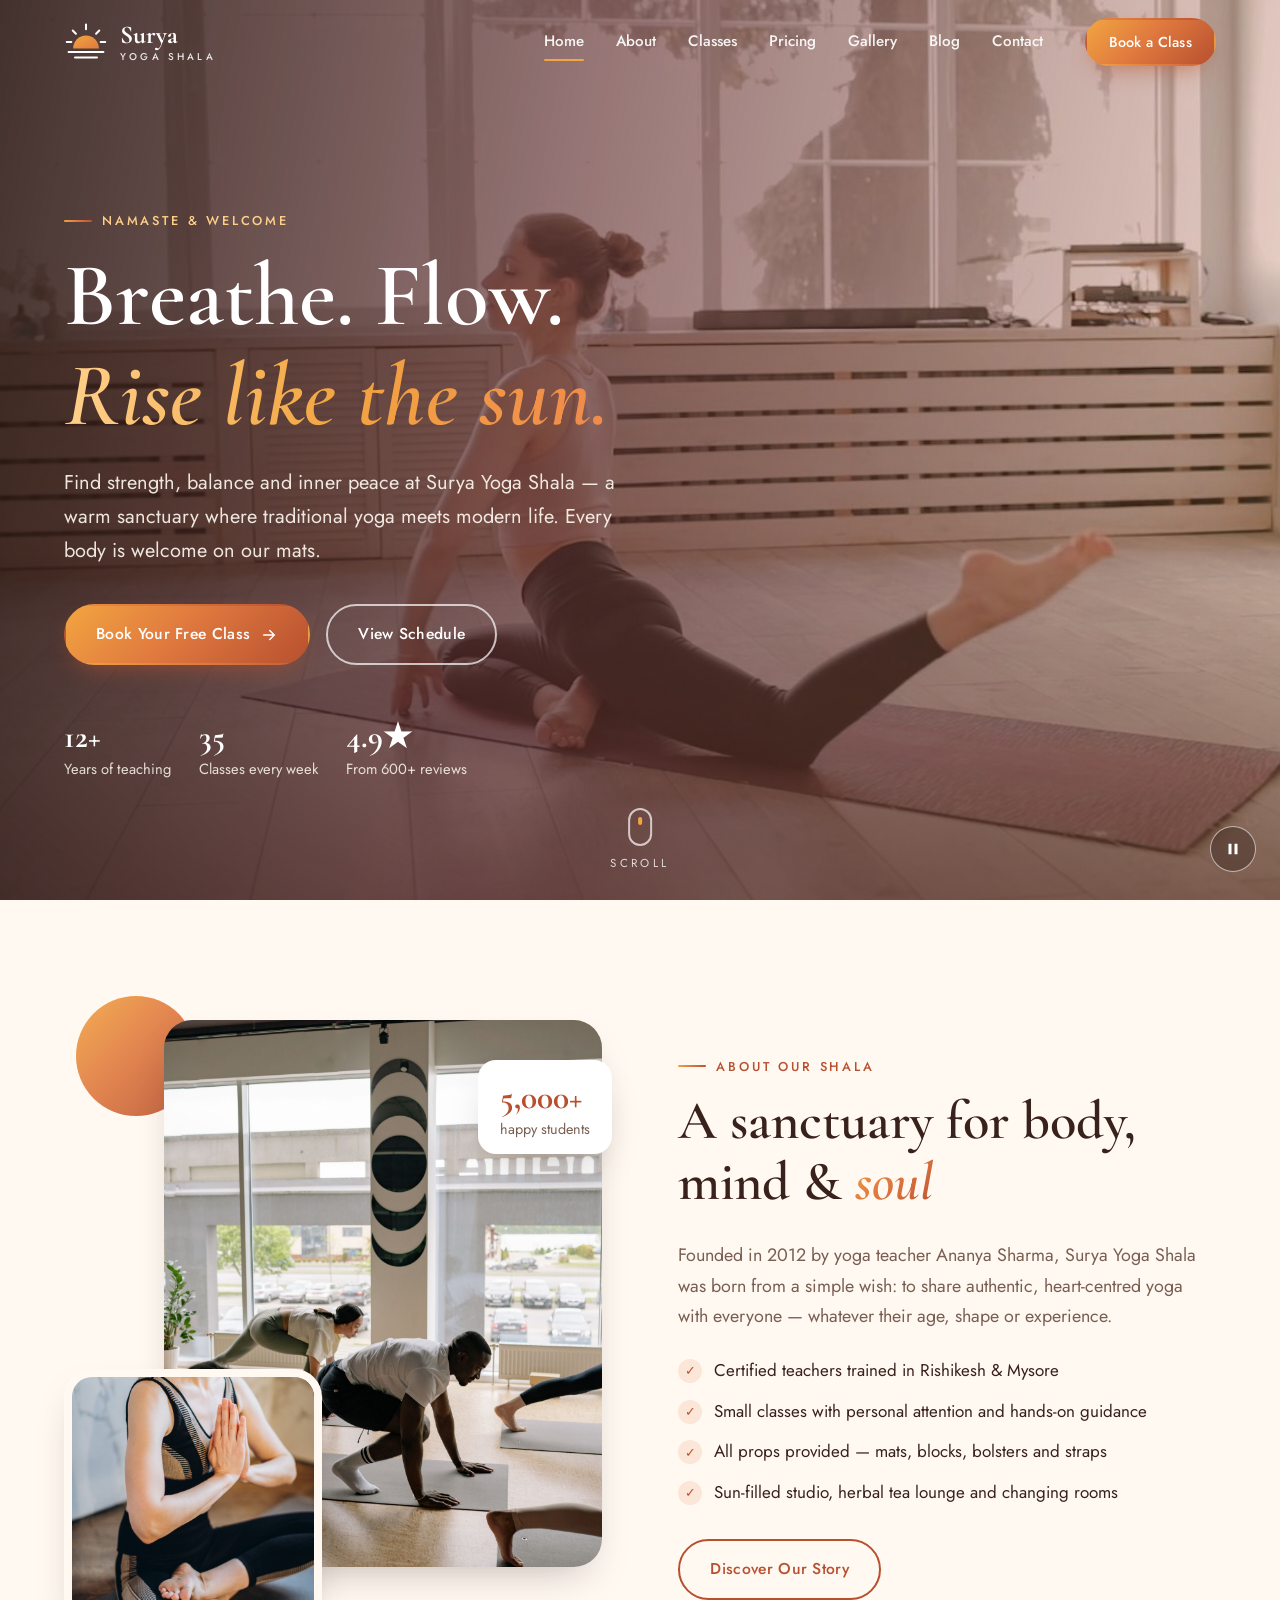
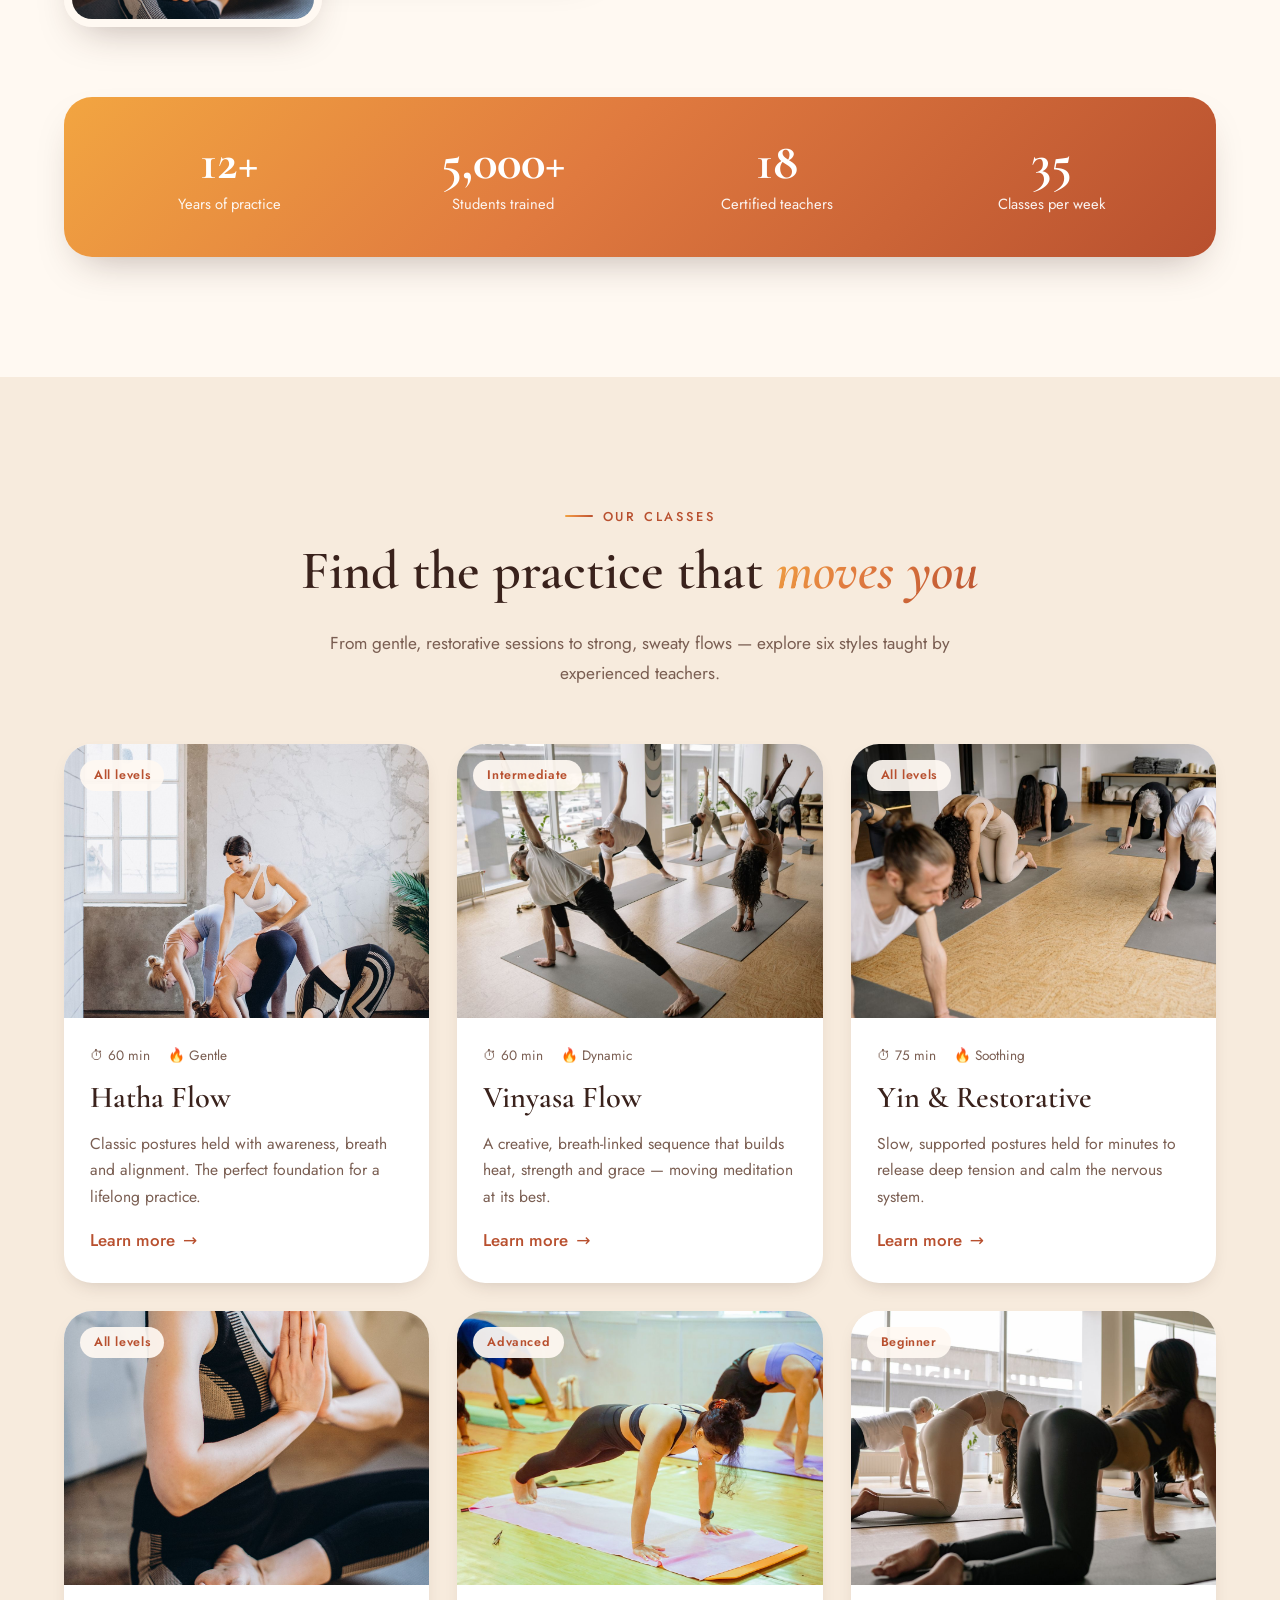
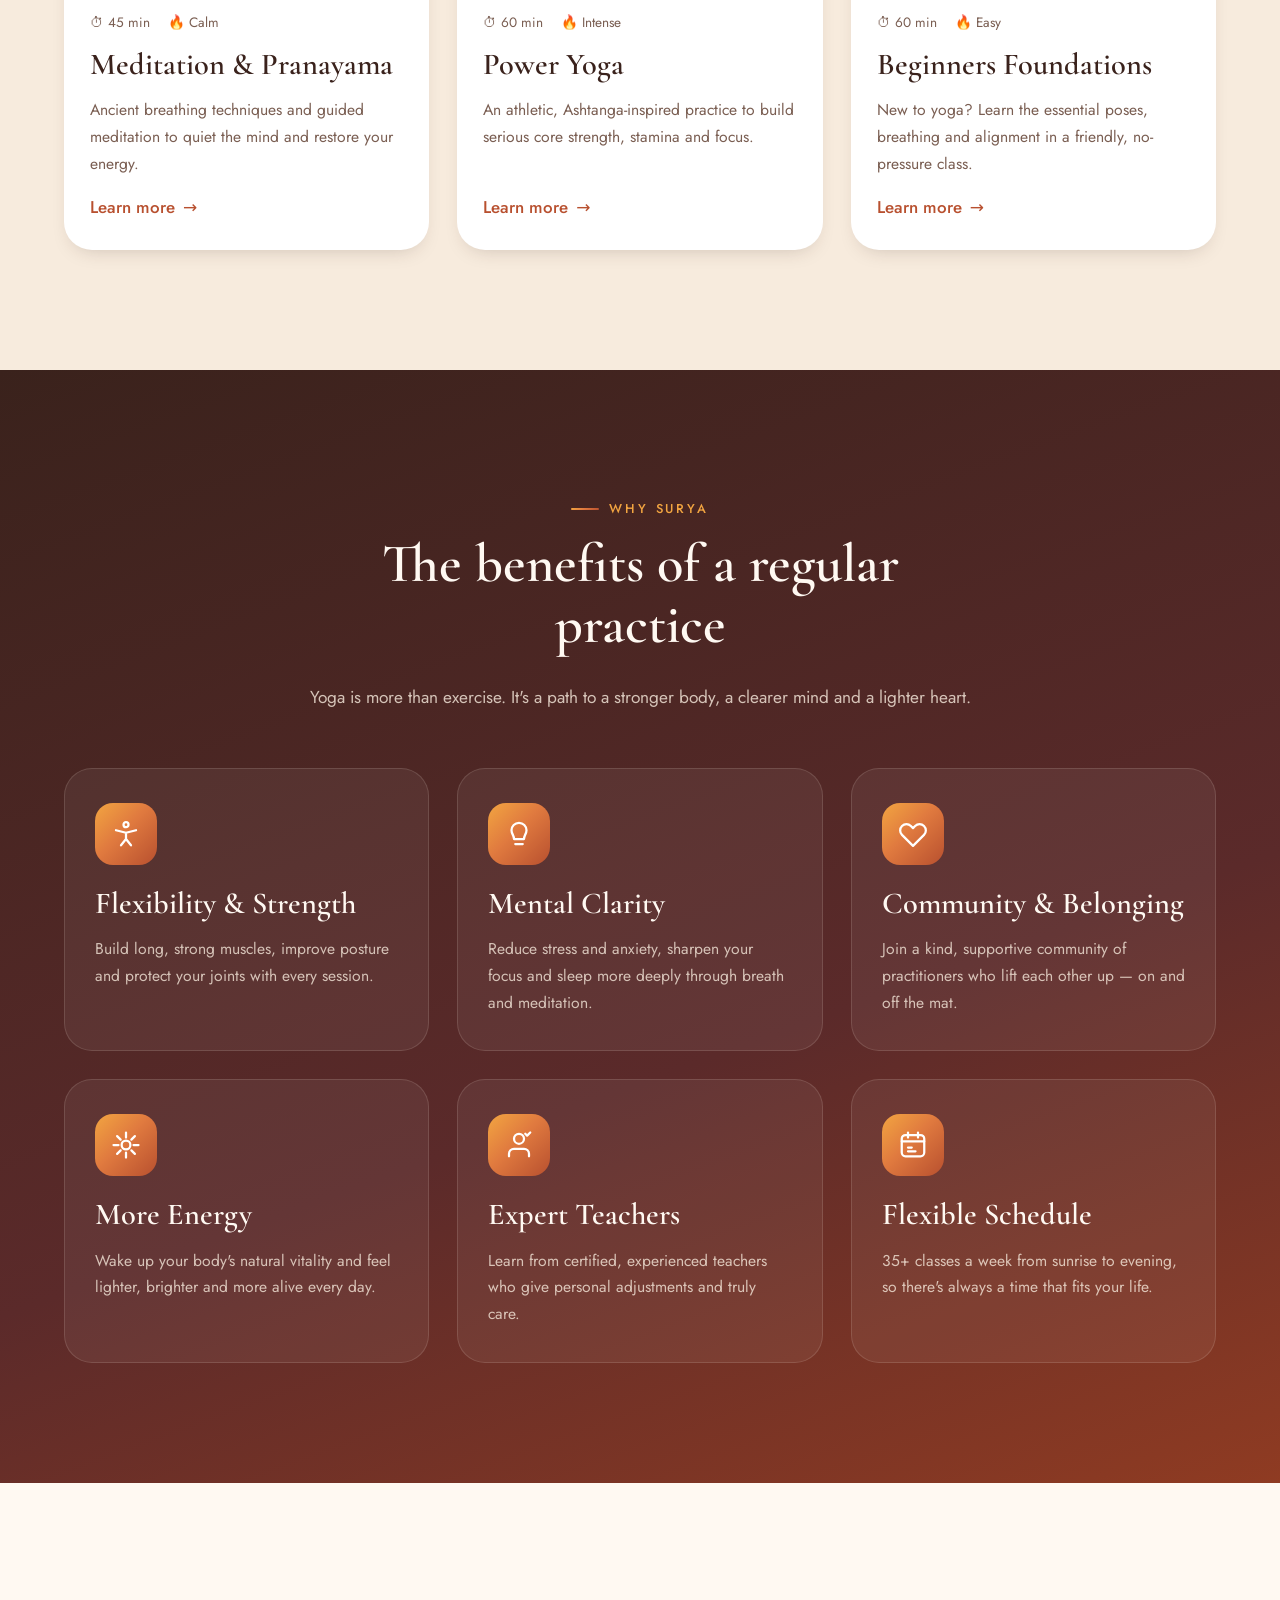
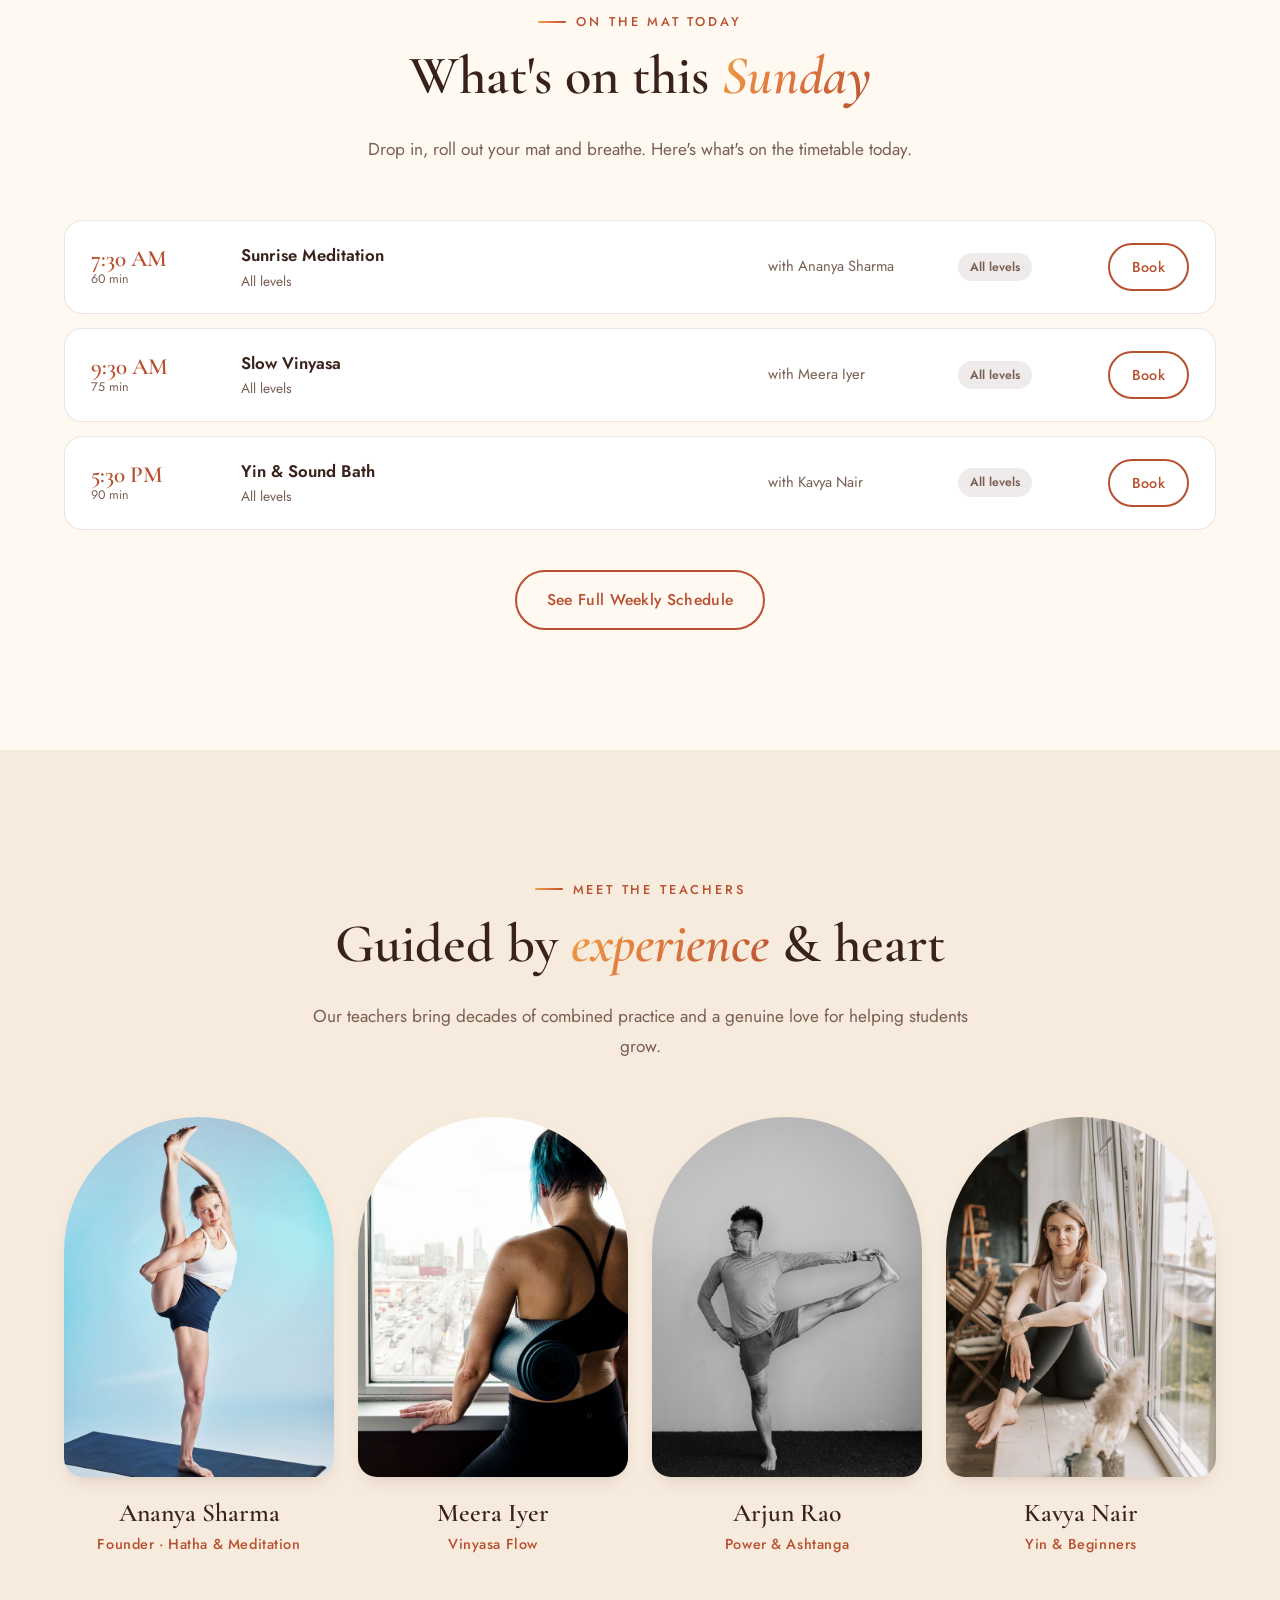
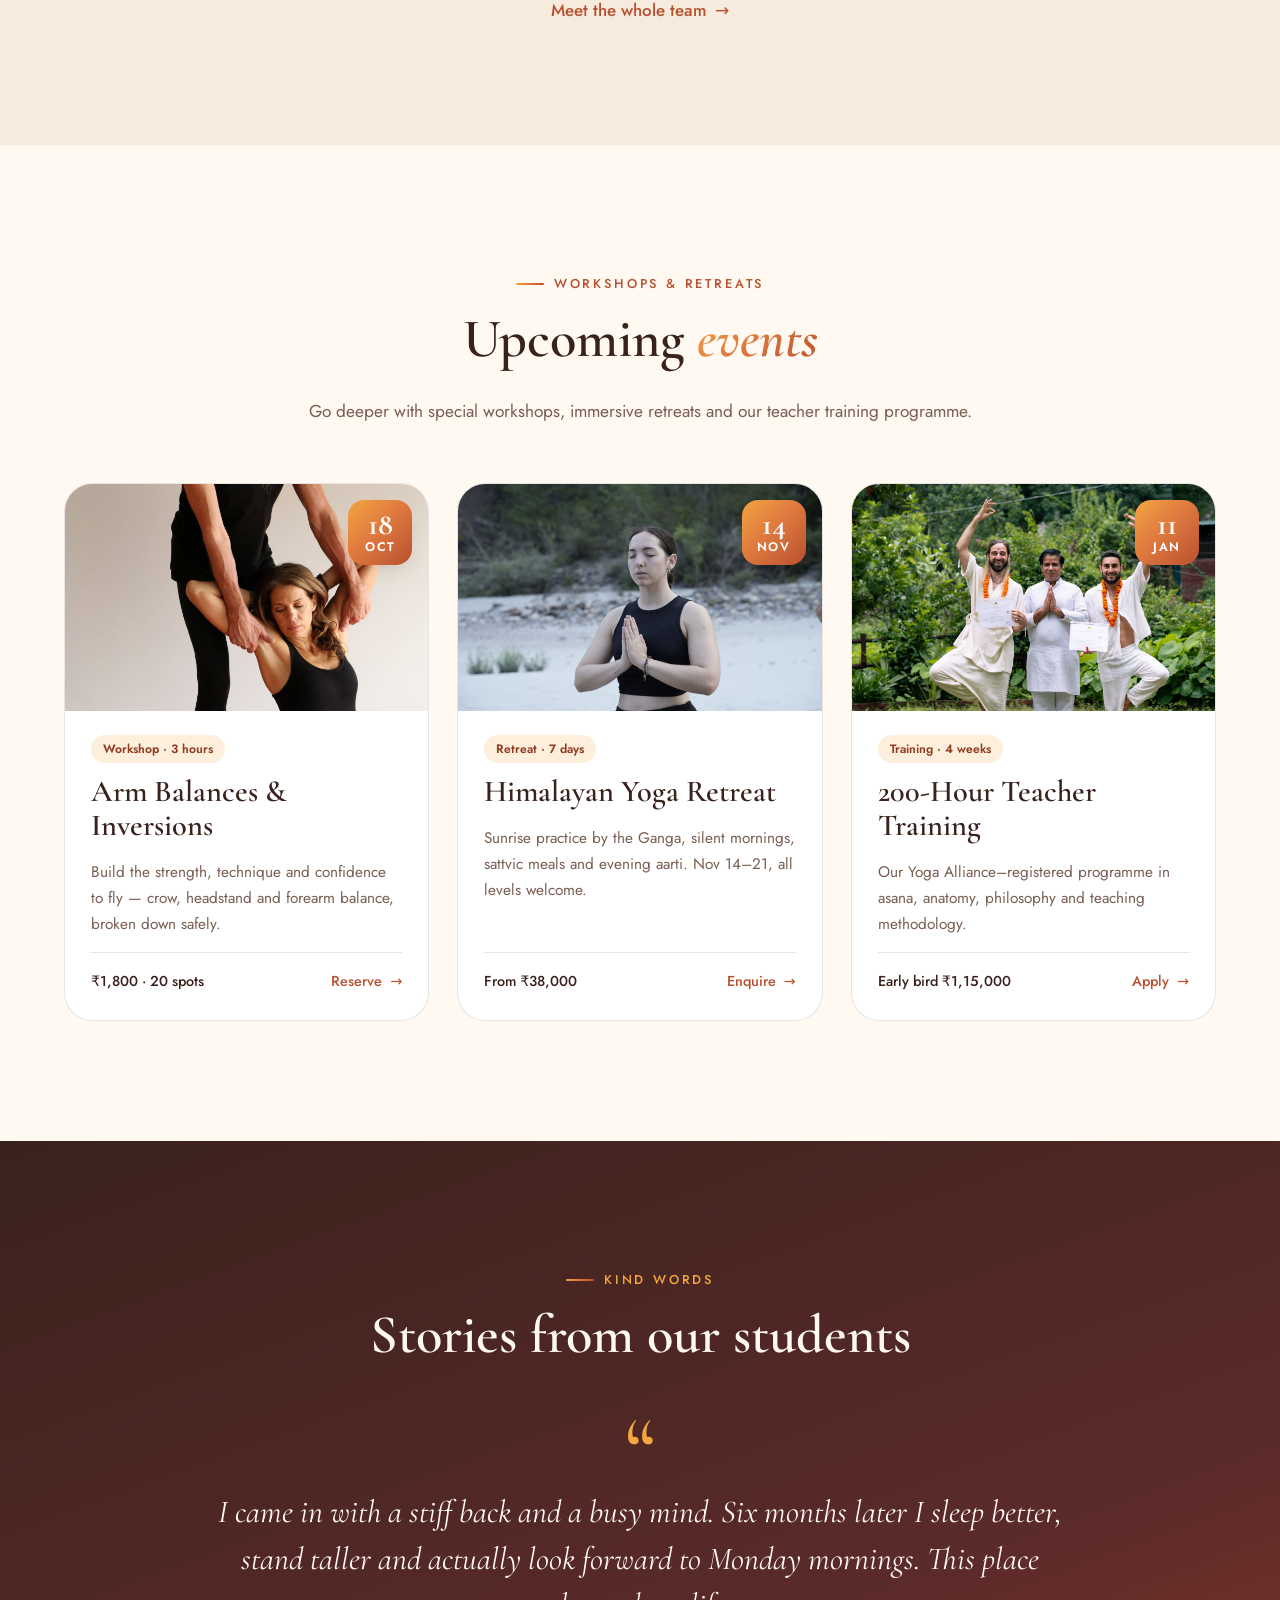
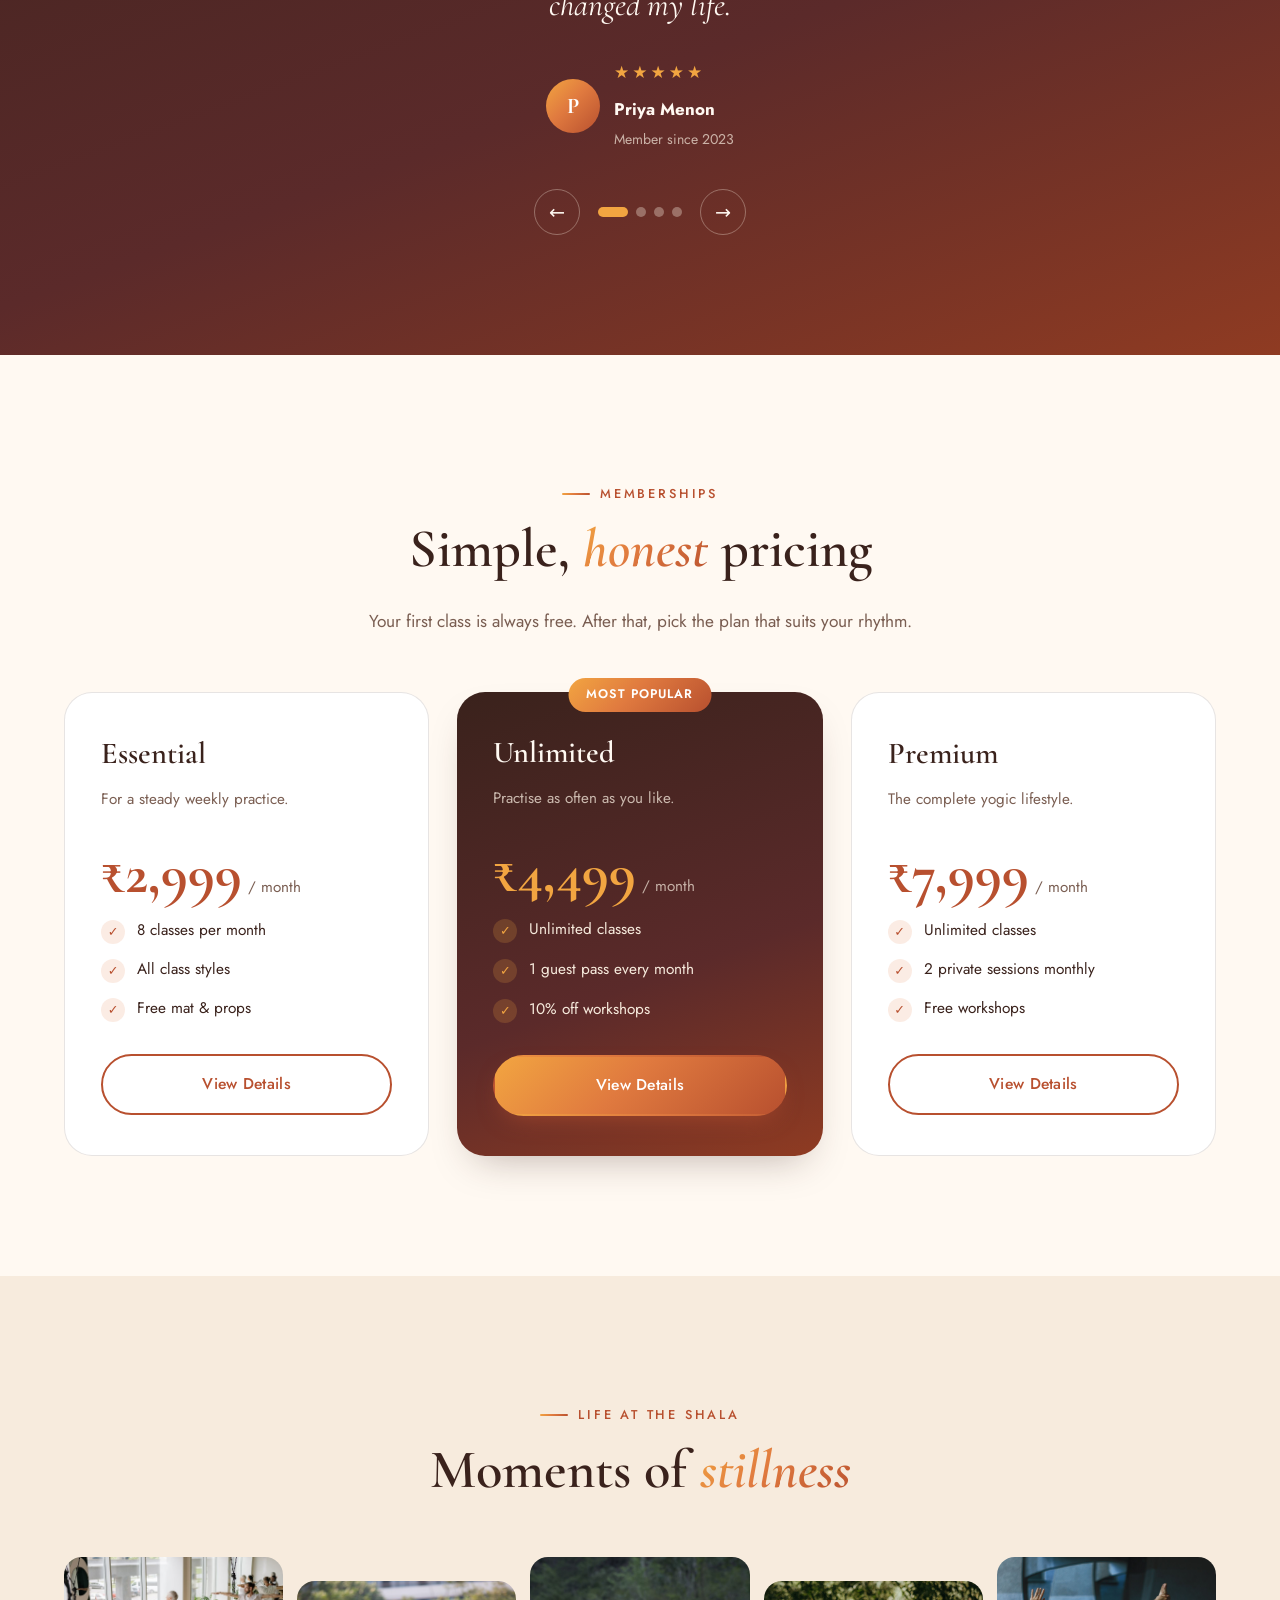
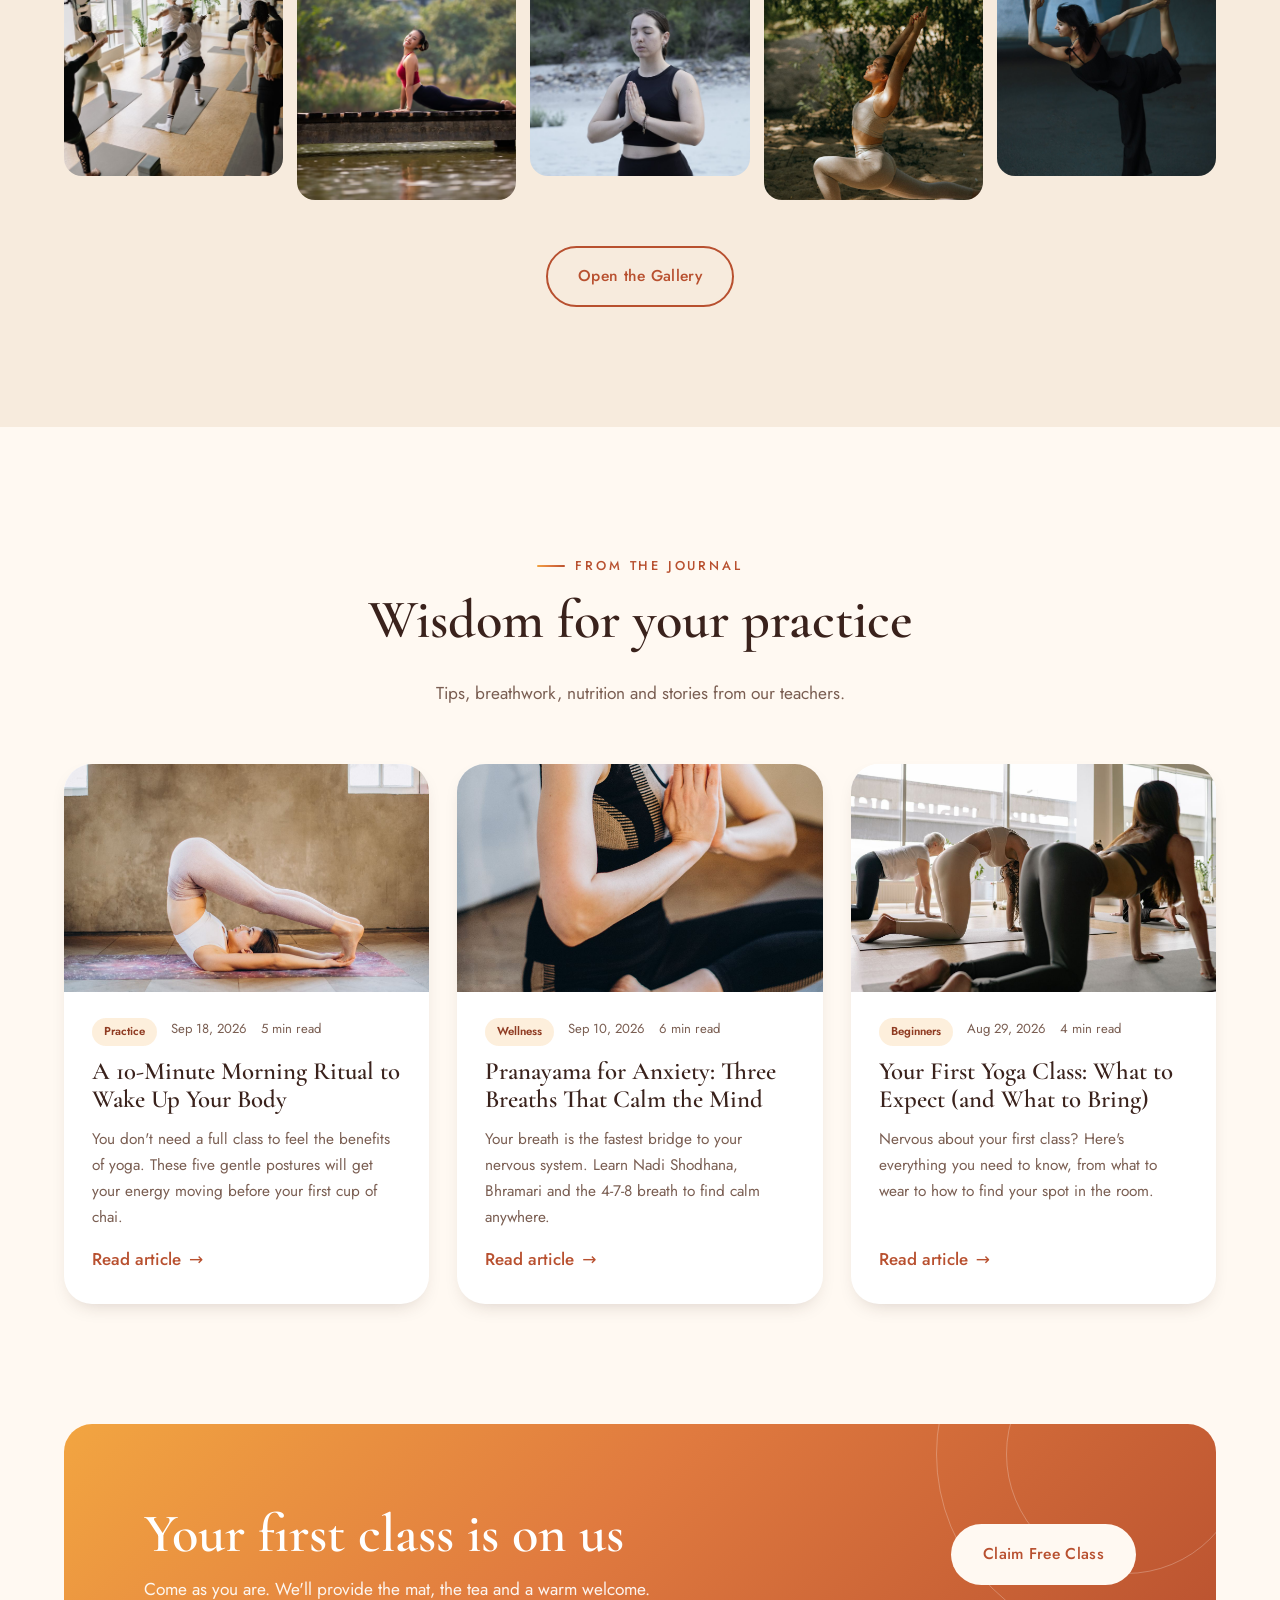
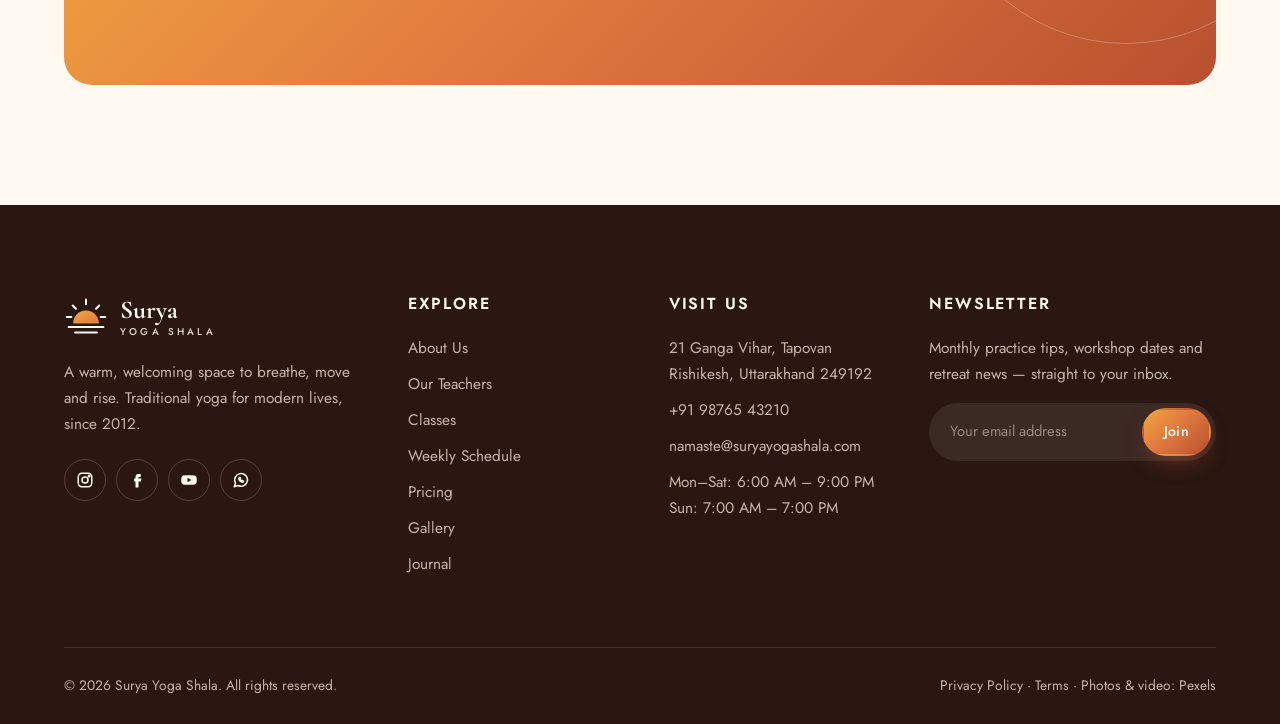
==== index.html @ 66b4c6ce "Add files via upload" ====
<!DOCTYPE html>
<html lang="en">
<head>
  <meta charset="UTF-8">
  <meta name="viewport" content="width=device-width, initial-scale=1">
  <meta name="theme-color" content="#B8502F">
  <meta property="og:site_name" content="Surya Yoga Shala">
  <meta property="og:type" content="website">
  <meta property="og:image" content="https://images.pexels.com/photos/8436622/pexels-photo-8436622.jpeg?auto=compress&amp;cs=tinysrgb&amp;w=1200">
  <meta name="twitter:card" content="summary_large_image">
  <link rel="preconnect" href="https://fonts.googleapis.com">
  <link rel="preconnect" href="https://fonts.gstatic.com" crossorigin>
  <link href="https://fonts.googleapis.com/css2?family=Cormorant+Garamond:ital,wght@0,500;0,600;0,700;1,500;1,600&family=Jost:wght@300;400;500;600&display=swap" rel="stylesheet">
  <link rel="icon" href="data:image/svg+xml,%3Csvg xmlns='http://www.w3.org/2000/svg' viewBox='0 0 48 48'%3E%3Ccircle cx='24' cy='24' r='24' fill='%23B8502F'/%3E%3Cpath d='M12 30a12 12 0 0 1 24 0z' fill='%23F2A541'/%3E%3Cpath d='M10 34h28' stroke='%23FFF9F2' stroke-width='2.5' stroke-linecap='round'/%3E%3C/svg%3E">
  <link rel="stylesheet" href="css/style.css">
  <title>Surya Yoga Shala | Yoga Classes, Meditation &amp; Retreats</title>
  <meta name="description" content="Surya Yoga Shala offers Hatha, Vinyasa, Yin, Power yoga and meditation classes for all levels. Book your free first class today.">
  <script type="application/ld+json">
  {
    "@context": "https://schema.org",
    "@type": "ExerciseGym",
    "name": "Surya Yoga Shala",
    "description": "Hatha, Vinyasa, Yin, Power yoga and meditation classes for all levels.",
    "image": "https://images.pexels.com/photos/8436622/pexels-photo-8436622.jpeg?auto=compress&cs=tinysrgb&w=1200",
    "telephone": "+91 98765 43210",
    "email": "namaste@suryayogashala.com",
    "priceRange": "₹₹",
    "address": {
      "@type": "PostalAddress",
      "streetAddress": "21 Ganga Vihar, Tapovan",
      "addressLocality": "Rishikesh",
      "addressRegion": "Uttarakhand",
      "postalCode": "249192",
      "addressCountry": "IN"
    },
    "openingHoursSpecification": [
      { "@type": "OpeningHoursSpecification", "dayOfWeek": ["Monday","Tuesday","Wednesday","Thursday","Friday"], "opens": "06:00", "closes": "21:00" },
      { "@type": "OpeningHoursSpecification", "dayOfWeek": "Saturday", "opens": "06:30", "closes": "19:00" },
      { "@type": "OpeningHoursSpecification", "dayOfWeek": "Sunday", "opens": "07:00", "closes": "19:00" }
    ]
  }
  </script>
</head>
<body class="home">
  <header class="site-header">
    <div class="container nav-wrap">
      <a href="index.html" class="logo" aria-label="Surya Yoga Shala home">
        <svg viewBox="0 0 48 48" fill="none" aria-hidden="true">
          <defs><linearGradient id="logoGradH" x1="0" y1="0" x2="1" y2="1"><stop offset="0" stop-color="#F2A541"/><stop offset="1" stop-color="#E07A3F"/></linearGradient></defs>
          <path d="M10 31a14 14 0 0 1 28 0z" fill="url(#logoGradH)"/>
          <g stroke="currentColor" stroke-width="2.2" stroke-linecap="round">
            <path d="M24 5v5M9.5 11.5l3.5 3.5M38.5 11.5L35 15M3 24h5M40 24h5"/>
            <path d="M5 35h38M12 41h24"/>
          </g>
        </svg>
        <span>Surya<em>Yoga Shala</em></span>
      </a>
      <nav class="main-nav" aria-label="Main">
        <a href="index.html">Home</a>
        <a href="about.html">About</a>
        <a href="classes.html">Classes</a>
        <a href="pricing.html">Pricing</a>
        <a href="gallery.html">Gallery</a>
        <a href="blog.html">Blog</a>
        <a href="contact.html">Contact</a>
        <a href="contact.html#booking" class="btn mobile-cta">Book Your Free Class</a>
      </nav>
      <a href="contact.html#booking" class="btn btn--sm nav-cta">Book a Class</a>
      <button class="nav-toggle" type="button" aria-label="Open menu" aria-expanded="false"><span></span><span></span><span></span></button>
    </div>
  </header>

  <main>
    <!-- ===== HERO WITH BACKGROUND VIDEO ===== -->
    <section class="hero" aria-label="Welcome">
      <video class="hero__video" autoplay muted loop playsinline preload="auto"
             poster="assets/img/hero-poster.jpg"
             aria-hidden="true">
        <source src="assets/video/hero-1080.mp4" type="video/mp4" media="(min-width: 1100px)">
        <source src="assets/video/hero-720.mp4" type="video/mp4">
      </video>
      <div class="hero__overlay"></div>

      <div class="container">
        <div class="hero__content">
          <span class="eyebrow reveal">Namaste &amp; welcome</span>
          <h1 class="reveal reveal-delay-1">Breathe. Flow.<br><span class="text-grad">Rise like the sun.</span></h1>
          <p class="hero__lead reveal reveal-delay-2">Find strength, balance and inner peace at Surya Yoga Shala — a warm sanctuary where traditional yoga meets modern life. Every body is welcome on our mats.</p>
          <div class="hero__actions reveal reveal-delay-3">
            <a href="contact.html#booking" class="btn">Book Your Free Class
              <svg viewBox="0 0 24 24" fill="none" stroke="currentColor" stroke-width="2" stroke-linecap="round"><path d="M5 12h14M13 6l6 6-6 6"/></svg>
            </a>
            <a href="classes.html#schedule" class="btn btn--ghost">View Schedule</a>
          </div>
          <div class="hero__badges reveal reveal-delay-3">
            <div><strong>12+</strong>Years of teaching</div>
            <div><strong>35</strong>Classes every week</div>
            <div><strong>4.9★</strong>From 600+ reviews</div>
          </div>
        </div>
      </div>

      <div class="scroll-cue" aria-hidden="true"><span></span>Scroll</div>
      <div class="hero__controls">
        <button class="video-toggle" type="button" aria-label="Pause background video"></button>
      </div>
    </section>

    <!-- ===== WELCOME / INTRO ===== -->
    <section class="section">
      <div class="container">
        <div class="split">
          <div class="img-stack reveal">
            <div class="img-stack__sun"></div>
            <img class="img-stack__main" src="assets/img/8436622.jpg" alt="Students practising yoga together in a bright studio" loading="lazy">
            <img class="img-stack__small" src="assets/img/3822454.jpg" alt="Woman meditating in lotus pose" loading="lazy">
            <div class="img-stack__tag"><strong>5,000+</strong>happy students</div>
          </div>
          <div class="reveal reveal-delay-1">
            <span class="eyebrow">About our shala</span>
            <h2>A sanctuary for body, mind &amp; <span class="text-grad">soul</span></h2>
            <p class="lead">Founded in 2012 by yoga teacher Ananya Sharma, Surya Yoga Shala was born from a simple wish: to share authentic, heart-centred yoga with everyone — whatever their age, shape or experience.</p>
            <ul class="check-list">
              <li>Certified teachers trained in Rishikesh &amp; Mysore</li>
              <li>Small classes with personal attention and hands-on guidance</li>
              <li>All props provided — mats, blocks, bolsters and straps</li>
              <li>Sun-filled studio, herbal tea lounge and changing rooms</li>
            </ul>
            <a href="about.html" class="btn btn--outline">Discover Our Story</a>
          </div>
        </div>

        <div class="stats reveal">
          <div class="stat"><strong data-count="12" data-suffix="+">12+</strong><span>Years of practice</span></div>
          <div class="stat"><strong data-count="5000" data-suffix="+">5,000+</strong><span>Students trained</span></div>
          <div class="stat"><strong data-count="18">18</strong><span>Certified teachers</span></div>
          <div class="stat"><strong data-count="35">35</strong><span>Classes per week</span></div>
        </div>
      </div>
    </section>

    <!-- ===== CLASSES ===== -->
    <section class="section section--sand">
      <div class="container">
        <div class="section-head reveal">
          <span class="eyebrow">Our classes</span>
          <h2>Find the practice that <span class="text-grad">moves you</span></h2>
          <p>From gentle, restorative sessions to strong, sweaty flows — explore six styles taught by experienced teachers.</p>
        </div>
        <div class="grid-3">
          <article class="class-card reveal">
            <div class="class-card__img"><img src="assets/img/3822668.jpg" alt="Hatha yoga class" loading="lazy"><span class="class-card__level">All levels</span></div>
            <div class="class-card__body">
              <div class="class-card__meta"><span>⏱ 60 min</span><span>🔥 Gentle</span></div>
              <h3>Hatha Flow</h3>
              <p>Classic postures held with awareness, breath and alignment. The perfect foundation for a lifelong practice.</p>
              <a href="classes.html#hatha" class="link-arrow">Learn more</a>
            </div>
          </article>
          <article class="class-card reveal reveal-delay-1">
            <div class="class-card__img"><img src="assets/img/8436610.jpg" alt="Vinyasa flow class" loading="lazy"><span class="class-card__level">Intermediate</span></div>
            <div class="class-card__body">
              <div class="class-card__meta"><span>⏱ 60 min</span><span>🔥 Dynamic</span></div>
              <h3>Vinyasa Flow</h3>
              <p>A creative, breath-linked sequence that builds heat, strength and grace — moving meditation at its best.</p>
              <a href="classes.html#vinyasa" class="link-arrow">Learn more</a>
            </div>
          </article>
          <article class="class-card reveal reveal-delay-2">
            <div class="class-card__img"><img src="assets/img/8436711.jpg" alt="Yin and restorative yoga" loading="lazy"><span class="class-card__level">All levels</span></div>
            <div class="class-card__body">
              <div class="class-card__meta"><span>⏱ 75 min</span><span>🔥 Soothing</span></div>
              <h3>Yin &amp; Restorative</h3>
              <p>Slow, supported postures held for minutes to release deep tension and calm the nervous system.</p>
              <a href="classes.html#yin" class="link-arrow">Learn more</a>
            </div>
          </article>
          <article class="class-card reveal">
            <div class="class-card__img"><img src="assets/img/3822454.jpg" alt="Meditation and pranayama" loading="lazy"><span class="class-card__level">All levels</span></div>
            <div class="class-card__body">
              <div class="class-card__meta"><span>⏱ 45 min</span><span>🔥 Calm</span></div>
              <h3>Meditation &amp; Pranayama</h3>
              <p>Ancient breathing techniques and guided meditation to quiet the mind and restore your energy.</p>
              <a href="classes.html#meditation" class="link-arrow">Learn more</a>
            </div>
          </article>
          <article class="class-card reveal reveal-delay-1">
            <div class="class-card__img"><img src="assets/img/28821063.jpg" alt="Power yoga class in plank pose" loading="lazy"><span class="class-card__level">Advanced</span></div>
            <div class="class-card__body">
              <div class="class-card__meta"><span>⏱ 60 min</span><span>🔥 Intense</span></div>
              <h3>Power Yoga</h3>
              <p>An athletic, Ashtanga-inspired practice to build serious core strength, stamina and focus.</p>
              <a href="classes.html#power" class="link-arrow">Learn more</a>
            </div>
          </article>
          <article class="class-card reveal reveal-delay-2">
            <div class="class-card__img"><img src="assets/img/8436710.jpg" alt="Beginners yoga class" loading="lazy"><span class="class-card__level">Beginner</span></div>
            <div class="class-card__body">
              <div class="class-card__meta"><span>⏱ 60 min</span><span>🔥 Easy</span></div>
              <h3>Beginners Foundations</h3>
              <p>New to yoga? Learn the essential poses, breathing and alignment in a friendly, no-pressure class.</p>
              <a href="classes.html#beginners" class="link-arrow">Learn more</a>
            </div>
          </article>
        </div>
      </div>
    </section>

    <!-- ===== WHY US ===== -->
    <section class="section section--dark">
      <div class="container">
        <div class="section-head reveal">
          <span class="eyebrow">Why Surya</span>
          <h2>The benefits of a regular practice</h2>
          <p>Yoga is more than exercise. It's a path to a stronger body, a clearer mind and a lighter heart.</p>
        </div>
        <div class="grid-3">
          <div class="feature reveal">
            <div class="feature__icon"><svg viewBox="0 0 24 24" fill="none" stroke="currentColor" stroke-width="1.8" stroke-linecap="round" stroke-linejoin="round"><circle cx="12" cy="4.5" r="2"/><path d="M4 9l8 2 8-2M12 11v5l-4 5M12 16l4 5"/></svg></div>
            <h3>Flexibility &amp; Strength</h3>
            <p>Build long, strong muscles, improve posture and protect your joints with every session.</p>
          </div>
          <div class="feature reveal reveal-delay-1">
            <div class="feature__icon"><svg viewBox="0 0 24 24" fill="none" stroke="currentColor" stroke-width="1.8" stroke-linecap="round" stroke-linejoin="round"><path d="M12 3a6 6 0 0 0-6 6c0 3 2 4 2 7h8c0-3 2-4 2-7a6 6 0 0 0-6-6zM9 20h6"/></svg></div>
            <h3>Mental Clarity</h3>
            <p>Reduce stress and anxiety, sharpen your focus and sleep more deeply through breath and meditation.</p>
          </div>
          <div class="feature reveal reveal-delay-2">
            <div class="feature__icon"><svg viewBox="0 0 24 24" fill="none" stroke="currentColor" stroke-width="1.8" stroke-linecap="round" stroke-linejoin="round"><path d="M20.8 5.6a5 5 0 0 0-7.1 0L12 7.3l-1.7-1.7a5 5 0 1 0-7.1 7.1L12 21.5l8.8-8.8a5 5 0 0 0 0-7.1z"/></svg></div>
            <h3>Community &amp; Belonging</h3>
            <p>Join a kind, supportive community of practitioners who lift each other up — on and off the mat.</p>
          </div>
          <div class="feature reveal">
            <div class="feature__icon"><svg viewBox="0 0 24 24" fill="none" stroke="currentColor" stroke-width="1.8" stroke-linecap="round" stroke-linejoin="round"><path d="M12 2v4M12 18v4M4.9 4.9l2.8 2.8M16.3 16.3l2.8 2.8M2 12h4M18 12h4M4.9 19.1l2.8-2.8M16.3 7.7l2.8-2.8"/><circle cx="12" cy="12" r="3.5"/></svg></div>
            <h3>More Energy</h3>
            <p>Wake up your body's natural vitality and feel lighter, brighter and more alive every day.</p>
          </div>
          <div class="feature reveal reveal-delay-1">
            <div class="feature__icon"><svg viewBox="0 0 24 24" fill="none" stroke="currentColor" stroke-width="1.8" stroke-linecap="round" stroke-linejoin="round"><path d="M20 21v-2a4 4 0 0 0-4-4H8a4 4 0 0 0-4 4v2"/><circle cx="12" cy="7" r="4"/><path d="M17 3l1.5 1.5L21 2"/></svg></div>
            <h3>Expert Teachers</h3>
            <p>Learn from certified, experienced teachers who give personal adjustments and truly care.</p>
          </div>
          <div class="feature reveal reveal-delay-2">
            <div class="feature__icon"><svg viewBox="0 0 24 24" fill="none" stroke="currentColor" stroke-width="1.8" stroke-linecap="round" stroke-linejoin="round"><rect x="3" y="4" width="18" height="17" rx="3"/><path d="M3 9h18M8 2v4M16 2v4M8 14h3M8 17h6"/></svg></div>
            <h3>Flexible Schedule</h3>
            <p>35+ classes a week from sunrise to evening, so there's always a time that fits your life.</p>
          </div>
        </div>
      </div>
    </section>

    <!-- ===== TODAY'S CLASSES ===== -->
    <section class="section">
      <div class="container">
        <div class="section-head reveal">
          <span class="eyebrow">On the mat today</span>
          <h2>What's on this <span class="text-grad" id="todayLabel">week</span></h2>
          <p>Drop in, roll out your mat and breathe. Here's what's on the timetable today.</p>
        </div>
        <div class="schedule-list" id="todayClasses"></div>
        <div class="text-center mt-40">
          <a href="classes.html#schedule" class="btn btn--outline">See Full Weekly Schedule</a>
        </div>
      </div>
    </section>

    <!-- ===== TEACHERS ===== -->
    <section class="section section--sand">
      <div class="container">
        <div class="section-head reveal">
          <span class="eyebrow">Meet the teachers</span>
          <h2>Guided by <span class="text-grad">experience</span> &amp; heart</h2>
          <p>Our teachers bring decades of combined practice and a genuine love for helping students grow.</p>
        </div>
        <div class="grid-4">
          <div class="teacher reveal">
            <div class="teacher__photo"><img src="assets/img/4083050.jpg" alt="Ananya Sharma, founder and lead teacher" loading="lazy"></div>
            <h3>Ananya Sharma</h3>
            <div class="teacher__role">Founder · Hatha &amp; Meditation</div>
          </div>
          <div class="teacher reveal reveal-delay-1">
            <div class="teacher__photo"><img src="assets/img/10992807.jpg" alt="Meera Iyer, vinyasa teacher" loading="lazy"></div>
            <h3>Meera Iyer</h3>
            <div class="teacher__role">Vinyasa Flow</div>
          </div>
          <div class="teacher reveal reveal-delay-2">
            <div class="teacher__photo"><img src="assets/img/33379879.jpg" alt="Arjun Rao, power yoga teacher" loading="lazy"></div>
            <h3>Arjun Rao</h3>
            <div class="teacher__role">Power &amp; Ashtanga</div>
          </div>
          <div class="teacher reveal reveal-delay-3">
            <div class="teacher__photo"><img src="assets/img/4534878.jpg" alt="Kavya Nair, yin and beginners teacher" loading="lazy"></div>
            <h3>Kavya Nair</h3>
            <div class="teacher__role">Yin &amp; Beginners</div>
          </div>
        </div>
        <div class="text-center mt-40">
          <a href="about.html#teachers" class="link-arrow">Meet the whole team</a>
        </div>
      </div>
    </section>

    <!-- ===== UPCOMING EVENTS ===== -->
    <section class="section">
      <div class="container">
        <div class="section-head reveal">
          <span class="eyebrow">Workshops &amp; retreats</span>
          <h2>Upcoming <span class="text-grad">events</span></h2>
          <p>Go deeper with special workshops, immersive retreats and our teacher training programme.</p>
        </div>
        <div class="grid-3">
          <article class="event-card reveal">
            <div class="event-card__img">
              <img src="assets/img/37182830.jpg" alt="Teacher guiding a student into an inversion" loading="lazy">
              <div class="event-card__date"><strong>18</strong>Oct</div>
            </div>
            <div class="event-card__body">
              <span class="pill">Workshop · 3 hours</span>
              <h3>Arm Balances &amp; Inversions</h3>
              <p>Build the strength, technique and confidence to fly — crow, headstand and forearm balance, broken down safely.</p>
              <div class="event-card__foot"><span>₹1,800 · 20 spots</span><a href="contact.html?class=power#booking" class="link-arrow">Reserve</a></div>
            </div>
          </article>
          <article class="event-card reveal reveal-delay-1">
            <div class="event-card__img">
              <img src="assets/img/31196606.jpg" alt="Outdoor retreat yoga session" loading="lazy">
              <div class="event-card__date"><strong>14</strong>Nov</div>
            </div>
            <div class="event-card__body">
              <span class="pill">Retreat · 7 days</span>
              <h3>Himalayan Yoga Retreat</h3>
              <p>Sunrise practice by the Ganga, silent mornings, sattvic meals and evening aarti. Nov 14–21, all levels welcome.</p>
              <div class="event-card__foot"><span>From ₹38,000</span><a href="contact.html#booking" class="link-arrow">Enquire</a></div>
            </div>
          </article>
          <article class="event-card reveal reveal-delay-2">
            <div class="event-card__img">
              <img src="assets/img/34513840.jpg" alt="Yoga teacher training graduation" loading="lazy">
              <div class="event-card__date"><strong>11</strong>Jan</div>
            </div>
            <div class="event-card__body">
              <span class="pill">Training · 4 weeks</span>
              <h3>200-Hour Teacher Training</h3>
              <p>Our Yoga Alliance–registered programme in asana, anatomy, philosophy and teaching methodology.</p>
              <div class="event-card__foot"><span>Early bird ₹1,15,000</span><a href="contact.html#booking" class="link-arrow">Apply</a></div>
            </div>
          </article>
        </div>
      </div>
    </section>

    <!-- ===== TESTIMONIALS ===== -->
    <section class="section section--dark">
      <div class="container">
        <div class="section-head reveal">
          <span class="eyebrow">Kind words</span>
          <h2>Stories from our students</h2>
        </div>
        <div class="testimonials reveal">
          <div class="testimonial-track">
            <div class="testimonial">
              <span class="testimonial__quote-mark">“</span>
              <blockquote>I came in with a stiff back and a busy mind. Six months later I sleep better, stand taller and actually look forward to Monday mornings. This place changed my life.</blockquote>
              <div class="testimonial__person"><div class="testimonial__avatar">P</div><div><div class="stars">★★★★★</div><strong>Priya Menon</strong><span>Member since 2023</span></div></div>
            </div>
            <div class="testimonial">
              <span class="testimonial__quote-mark">“</span>
              <blockquote>The teachers remember your name, your injuries and your progress. It feels less like a studio and more like a second home. The Friday candlelight flow is magical.</blockquote>
              <div class="testimonial__person"><div class="testimonial__avatar">R</div><div><div class="stars">★★★★★</div><strong>Rahul Verma</strong><span>Vinyasa regular</span></div></div>
            </div>
            <div class="testimonial">
              <span class="testimonial__quote-mark">“</span>
              <blockquote>As a complete beginner in my fifties, I was nervous. Kavya's Foundations class made me feel safe and capable from day one. I've never felt more flexible or calm.</blockquote>
              <div class="testimonial__person"><div class="testimonial__avatar">S</div><div><div class="stars">★★★★★</div><strong>Sunita Kapoor</strong><span>Beginners Foundations</span></div></div>
            </div>
            <div class="testimonial">
              <span class="testimonial__quote-mark">“</span>
              <blockquote>Arjun's Power Yoga is the hardest, most rewarding hour of my week. I'm a runner and my strength and recovery have improved massively.</blockquote>
              <div class="testimonial__person"><div class="testimonial__avatar">D</div><div><div class="stars">★★★★★</div><strong>Daniel Brooks</strong><span>Power Yoga member</span></div></div>
            </div>
          </div>
          <div class="slider-nav">
            <button class="slider-btn slider-prev" type="button" aria-label="Previous testimonial">←</button>
            <div class="slider-dots"></div>
            <button class="slider-btn slider-next" type="button" aria-label="Next testimonial">→</button>
          </div>
        </div>
      </div>
    </section>

    <!-- ===== PRICING TEASER ===== -->
    <section class="section">
      <div class="container">
        <div class="section-head reveal">
          <span class="eyebrow">Memberships</span>
          <h2>Simple, <span class="text-grad">honest</span> pricing</h2>
          <p>Your first class is always free. After that, pick the plan that suits your rhythm.</p>
        </div>
        <div class="grid-3">
          <div class="price-card reveal">
            <h3>Essential</h3>
            <p class="price-card__desc">For a steady weekly practice.</p>
            <div class="price"><span class="price__amount">₹2,999</span><span class="price__per">/ month</span></div>
            <ul class="check-list"><li>8 classes per month</li><li>All class styles</li><li>Free mat &amp; props</li></ul>
            <a href="pricing.html" class="btn btn--outline btn--block">View Details</a>
          </div>
          <div class="price-card price-card--featured reveal reveal-delay-1">
            <span class="price-card__badge">Most popular</span>
            <h3>Unlimited</h3>
            <p class="price-card__desc">Practise as often as you like.</p>
            <div class="price"><span class="price__amount">₹4,499</span><span class="price__per">/ month</span></div>
            <ul class="check-list"><li>Unlimited classes</li><li>1 guest pass every month</li><li>10% off workshops</li></ul>
            <a href="pricing.html" class="btn btn--block">View Details</a>
          </div>
          <div class="price-card reveal reveal-delay-2">
            <h3>Premium</h3>
            <p class="price-card__desc">The complete yogic lifestyle.</p>
            <div class="price"><span class="price__amount">₹7,999</span><span class="price__per">/ month</span></div>
            <ul class="check-list"><li>Unlimited classes</li><li>2 private sessions monthly</li><li>Free workshops</li></ul>
            <a href="pricing.html" class="btn btn--outline btn--block">View Details</a>
          </div>
        </div>
      </div>
    </section>

    <!-- ===== GALLERY STRIP ===== -->
    <section class="section section--sand">
      <div class="container">
        <div class="section-head reveal">
          <span class="eyebrow">Life at the shala</span>
          <h2>Moments of <span class="text-grad">stillness</span></h2>
        </div>
        <div class="gallery-strip reveal">
          <a href="gallery.html"><img src="assets/img/8436627.jpg" alt="Group yoga class" loading="lazy"></a>
          <a href="gallery.html"><img src="assets/img/13849165.jpg" alt="Yoga on a bridge" loading="lazy"></a>
          <a href="gallery.html"><img src="assets/img/31196606.jpg" alt="Beach yoga retreat" loading="lazy"></a>
          <a href="gallery.html"><img src="assets/img/8534435.jpg" alt="Yoga in the forest" loading="lazy"></a>
          <a href="gallery.html"><img src="assets/img/12651641.jpg" alt="Woman balancing in tree pose" loading="lazy"></a>
        </div>
        <div class="text-center mt-40" style="margin-top:70px">
          <a href="gallery.html" class="btn btn--outline">Open the Gallery</a>
        </div>
      </div>
    </section>

    <!-- ===== BLOG ===== -->
    <section class="section">
      <div class="container">
        <div class="section-head reveal">
          <span class="eyebrow">From the journal</span>
          <h2>Wisdom for your practice</h2>
          <p>Tips, breathwork, nutrition and stories from our teachers.</p>
        </div>
        <div class="grid-3" id="latestPosts"></div>
      </div>
    </section>

    <!-- ===== CTA ===== -->
    <section class="section" style="padding-top:0">
      <div class="container">
        <div class="cta-band reveal">
          <div>
            <h2>Your first class is on us</h2>
            <p>Come as you are. We'll provide the mat, the tea and a warm welcome.</p>
          </div>
          <a href="contact.html#booking" class="btn btn--light">Claim Free Class</a>
        </div>
      </div>
    </section>
  </main>

  <footer class="site-footer">
    <div class="container">
      <div class="footer-grid">
        <div>
          <a href="index.html" class="logo" aria-label="Surya Yoga Shala home">
            <svg viewBox="0 0 48 48" fill="none" aria-hidden="true">
              <defs><linearGradient id="logoGradF" x1="0" y1="0" x2="1" y2="1"><stop offset="0" stop-color="#F2A541"/><stop offset="1" stop-color="#E07A3F"/></linearGradient></defs>
              <path d="M10 31a14 14 0 0 1 28 0z" fill="url(#logoGradF)"/>
              <g stroke="currentColor" stroke-width="2.2" stroke-linecap="round">
                <path d="M24 5v5M9.5 11.5l3.5 3.5M38.5 11.5L35 15M3 24h5M40 24h5"/>
                <path d="M5 35h38M12 41h24"/>
              </g>
            </svg>
            <span>Surya<em>Yoga Shala</em></span>
          </a>
          <p>A warm, welcoming space to breathe, move and rise. Traditional yoga for modern lives, since 2012.</p>
          <div class="socials">
            <a href="#" aria-label="Instagram"><svg viewBox="0 0 24 24" fill="none" stroke="currentColor" stroke-width="2"><rect x="3" y="3" width="18" height="18" rx="5"/><circle cx="12" cy="12" r="4"/><circle cx="17.5" cy="6.5" r="1" fill="currentColor"/></svg></a>
            <a href="#" aria-label="Facebook"><svg viewBox="0 0 24 24" fill="currentColor"><path d="M14 8h3V4h-3a4 4 0 0 0-4 4v2H8v4h2v8h4v-8h3l1-4h-4V8z"/></svg></a>
            <a href="#" aria-label="YouTube"><svg viewBox="0 0 24 24" fill="currentColor"><path d="M22 8.2a3 3 0 0 0-2.1-2.1C18 5.6 12 5.6 12 5.6s-6 0-7.9.5A3 3 0 0 0 2 8.2 31 31 0 0 0 1.6 12 31 31 0 0 0 2 15.8a3 3 0 0 0 2.1 2.1c1.9.5 7.9.5 7.9.5s6 0 7.9-.5a3 3 0 0 0 2.1-2.1 31 31 0 0 0 .4-3.8 31 31 0 0 0-.4-3.8zM10 15V9l5.2 3z"/></svg></a>
            <a href="#" aria-label="WhatsApp"><svg viewBox="0 0 24 24" fill="none" stroke="currentColor" stroke-width="2" stroke-linecap="round" stroke-linejoin="round"><path d="M3 21l1.7-5A8.5 8.5 0 1 1 8 19.3z"/><path d="M9 9.5c0 3 2.5 5.5 5.5 5.5l1-1.5-2-1-1 .8a4 4 0 0 1-1.8-1.8l.8-1-1-2z"/></svg></a>
          </div>
        </div>
        <div>
          <h4>Explore</h4>
          <ul class="footer-links">
            <li><a href="about.html">About Us</a></li>
            <li><a href="about.html#teachers">Our Teachers</a></li>
            <li><a href="classes.html">Classes</a></li>
            <li><a href="classes.html#schedule">Weekly Schedule</a></li>
            <li><a href="pricing.html">Pricing</a></li>
            <li><a href="gallery.html">Gallery</a></li>
            <li><a href="blog.html">Journal</a></li>
          </ul>
        </div>
        <div>
          <h4>Visit Us</h4>
          <ul class="footer-links">
            <li>21 Ganga Vihar, Tapovan<br>Rishikesh, Uttarakhand 249192</li>
            <li><a href="tel:+919876543210">+91 98765 43210</a></li>
            <li><a href="mailto:namaste@suryayogashala.com">namaste@suryayogashala.com</a></li>
            <li>Mon–Sat: 6:00 AM – 9:00 PM<br>Sun: 7:00 AM – 7:00 PM</li>
          </ul>
        </div>
        <div>
          <h4>Newsletter</h4>
          <p>Monthly practice tips, workshop dates and retreat news — straight to your inbox.</p>
          <form class="newsletter" novalidate>
            <label for="nl-email" class="sr-only">Email address</label>
            <input id="nl-email" type="email" placeholder="Your email address" required>
            <button class="btn" type="submit">Join</button>
          </form>
          <p class="newsletter-msg" aria-live="polite"></p>
        </div>
      </div>
      <div class="footer-bottom">
        <span>© <span class="year">2026</span> Surya Yoga Shala. All rights reserved.</span>
        <span><a href="#">Privacy Policy</a> · <a href="#">Terms</a> · Photos &amp; video: <a href="https://www.pexels.com" target="_blank" rel="noopener">Pexels</a></span>
      </div>
    </div>
  </footer>

  <button class="back-to-top" type="button" aria-label="Back to top">↑</button>
  <script src="js/main.js"></script>
</body>
</html>
---- css/style.css ----
/* ==========================================================
   Surya Yoga Shala — Warm Sunset Theme
   ========================================================== */

:root {
  --saffron: #F2A541;
  --sun: #E07A3F;
  --terracotta: #B8502F;
  --rust: #8F3B22;
  --sand: #F7EBDD;
  --clay: #EBD6C1;
  --cream: #FFF9F2;
  --ink: #3A221C;
  --ink-2: #2A1712;
  --muted: #7A5E52;
  --line: rgba(58, 34, 28, 0.12);
  --white: #ffffff;

  --grad-sunset: linear-gradient(135deg, #F2A541 0%, #E07A3F 45%, #B8502F 100%);
  --grad-dusk: linear-gradient(160deg, #3A221C 0%, #5B2A2A 60%, #8F3B22 100%);

  --font-head: "Cormorant Garamond", Georgia, serif;
  --font-body: "Jost", "Segoe UI", system-ui, sans-serif;

  --radius: 18px;
  --radius-lg: 28px;
  --shadow: 0 18px 40px -18px rgba(58, 34, 28, 0.35);
  --shadow-sm: 0 8px 20px -10px rgba(58, 34, 28, 0.25);
  --container: 1200px;
  --header-h: 84px;
}

*,
*::before,
*::after { box-sizing: border-box; }

html { scroll-behavior: smooth; }

body {
  margin: 0;
  font-family: var(--font-body);
  font-size: 17px;
  line-height: 1.7;
  color: var(--ink);
  background: var(--cream);
  -webkit-font-smoothing: antialiased;
  overflow-x: hidden;
}

img, video { max-width: 100%; display: block; }
a { color: inherit; text-decoration: none; }
button { font: inherit; cursor: pointer; }

h1, h2, h3, h4 {
  font-family: var(--font-head);
  font-weight: 600;
  line-height: 1.12;
  margin: 0 0 0.5em;
  color: var(--ink);
}
h1 { font-size: clamp(2.8rem, 7vw, 5.6rem); }
h2 { font-size: clamp(2.2rem, 4.5vw, 3.4rem); }
h3 { font-size: clamp(1.5rem, 2.4vw, 1.9rem); }
h4 { font-size: 1.3rem; }
p { margin: 0 0 1em; }

.container {
  width: 100%;
  max-width: var(--container);
  margin: 0 auto;
  padding: 0 24px;
}

.section { padding: clamp(72px, 10vw, 120px) 0; position: relative; }
.section--sand { background: var(--sand); }
.section--dark { background: var(--grad-dusk); color: var(--sand); }
.section--dark h2, .section--dark h3, .section--dark h4 { color: var(--cream); }

.eyebrow {
  display: inline-flex;
  align-items: center;
  gap: 10px;
  font-size: 0.8rem;
  font-weight: 500;
  letter-spacing: 0.22em;
  text-transform: uppercase;
  color: var(--terracotta);
  margin-bottom: 14px;
}
.eyebrow::before {
  content: "";
  width: 28px;
  height: 2px;
  background: var(--grad-sunset);
  border-radius: 2px;
}
.section--dark .eyebrow { color: var(--saffron); }

.section-head { max-width: 680px; margin: 0 auto 56px; text-align: center; }
.section-head .eyebrow { justify-content: center; }
.section-head p { color: var(--muted); font-size: 1.08rem; }
.section--dark .section-head p { color: rgba(247, 235, 221, 0.8); }

.text-grad {
  background: var(--grad-sunset);
  -webkit-background-clip: text;
  background-clip: text;
  color: transparent;
  font-style: italic;
}

/* ---------- Buttons ---------- */
.btn {
  display: inline-flex;
  align-items: center;
  justify-content: center;
  gap: 10px;
  padding: 15px 30px;
  border-radius: 999px;
  border: 2px solid transparent;
  background: var(--grad-sunset);
  color: var(--white);
  font-weight: 500;
  font-size: 0.98rem;
  letter-spacing: 0.02em;
  transition: transform 0.25s ease, box-shadow 0.25s ease, background 0.25s ease, color 0.25s ease;
  box-shadow: 0 10px 24px -10px rgba(184, 80, 47, 0.7);
  white-space: nowrap;
}
.btn:hover { transform: translateY(-2px); box-shadow: 0 16px 30px -12px rgba(184, 80, 47, 0.8); }
.btn svg { width: 18px; height: 18px; }
.btn--ghost {
  background: transparent;
  border-color: rgba(255, 255, 255, 0.7);
  box-shadow: none;
  color: var(--white);
}
.btn--ghost:hover { background: rgba(255, 255, 255, 0.15); box-shadow: none; }
.btn--outline {
  background: transparent;
  border-color: var(--terracotta);
  color: var(--terracotta);
  box-shadow: none;
}
.btn--outline:hover { background: var(--terracotta); color: var(--white); box-shadow: none; }
.btn--light { background: var(--cream); color: var(--terracotta); box-shadow: none; }
.btn--sm { padding: 10px 22px; font-size: 0.9rem; }
.btn--block { width: 100%; }

.link-arrow {
  display: inline-flex;
  align-items: center;
  gap: 8px;
  font-weight: 500;
  color: var(--terracotta);
}
.link-arrow::after { content: "→"; transition: transform 0.25s ease; }
.link-arrow:hover::after { transform: translateX(5px); }

/* ---------- Header ---------- */
.site-header {
  position: fixed;
  inset: 0 0 auto 0;
  z-index: 100;
  height: var(--header-h);
  display: flex;
  align-items: center;
  transition: background 0.35s ease, box-shadow 0.35s ease, height 0.35s ease;
}
.site-header.scrolled {
  background: rgba(255, 249, 242, 0.94);
  backdrop-filter: blur(12px);
  -webkit-backdrop-filter: blur(12px);
  box-shadow: 0 6px 24px -14px rgba(58, 34, 28, 0.4);
  height: 70px;
}
.nav-wrap { display: flex; align-items: center; gap: 28px; }

.logo { display: flex; align-items: center; gap: 12px; color: var(--white); flex-shrink: 0; }
.logo svg { width: 44px; height: 44px; }
.logo span {
  font-family: var(--font-head);
  font-size: 1.6rem;
  font-weight: 700;
  line-height: 1;
  display: flex;
  flex-direction: column;
}
.logo em {
  font-family: var(--font-body);
  font-style: normal;
  font-size: 0.62rem;
  letter-spacing: 0.32em;
  text-transform: uppercase;
  font-weight: 500;
  margin-top: 4px;
  opacity: 0.85;
}
.site-header.scrolled .logo { color: var(--ink); }

.main-nav { display: flex; gap: 4px; margin-left: auto; }
.main-nav a {
  position: relative;
  padding: 8px 14px;
  color: rgba(255, 255, 255, 0.92);
  font-size: 0.95rem;
  font-weight: 500;
  transition: color 0.25s;
}
.main-nav a::after {
  content: "";
  position: absolute;
  left: 14px;
  right: 14px;
  bottom: 2px;
  height: 2px;
  background: var(--saffron);
  border-radius: 2px;
  transform: scaleX(0);
  transition: transform 0.3s ease;
}
.main-nav a:hover::after,
.main-nav a.active::after { transform: scaleX(1); }
.site-header.scrolled .main-nav a { color: var(--ink); }
.site-header.scrolled .main-nav a.active { color: var(--terracotta); }

.nav-cta { flex-shrink: 0; }

.nav-toggle {
  display: none;
  margin-left: auto;
  width: 46px;
  height: 46px;
  border: 0;
  border-radius: 12px;
  background: rgba(255, 255, 255, 0.15);
  padding: 12px 11px;
  flex-direction: column;
  justify-content: space-between;
}
.nav-toggle span {
  display: block;
  height: 2px;
  background: var(--white);
  border-radius: 2px;
  transition: transform 0.3s ease, opacity 0.3s ease;
}
.site-header.scrolled .nav-toggle { background: var(--sand); }
.site-header.scrolled .nav-toggle span { background: var(--ink); }
.nav-open .nav-toggle span:nth-child(1) { transform: translateY(9px) rotate(45deg); }
.nav-open .nav-toggle span:nth-child(2) { opacity: 0; }
.nav-open .nav-toggle span:nth-child(3) { transform: translateY(-9px) rotate(-45deg); }

/* ---------- Hero (Home) ---------- */
.hero {
  position: relative;
  min-height: 100vh;
  min-height: 100svh;
  display: flex;
  align-items: center;
  color: var(--white);
  overflow: hidden;
  background: #3A221C url("../assets/img/hero-poster.jpg") center/cover no-repeat;
}
.hero__video {
  position: absolute;
  inset: 0;
  width: 100%;
  height: 100%;
  object-fit: cover;
  z-index: 0;
}
.hero__overlay {
  position: absolute;
  inset: 0;
  z-index: 1;
  background:
    linear-gradient(100deg, rgba(42, 23, 18, 0.88) 0%, rgba(91, 42, 42, 0.62) 42%, rgba(224, 122, 63, 0.18) 100%),
    linear-gradient(0deg, rgba(42, 23, 18, 0.55) 0%, transparent 40%);
}
.hero__content {
  position: relative;
  z-index: 2;
  max-width: 700px;
  padding-top: var(--header-h);
}
.hero h1 { color: var(--white); margin-bottom: 20px; }
.hero h1 .text-grad {
  background: linear-gradient(90deg, #FFD08A, #F2A541 50%, #F08A4B);
  -webkit-background-clip: text;
  background-clip: text;
}
.hero__lead { font-size: clamp(1.05rem, 1.6vw, 1.25rem); max-width: 560px; color: rgba(255, 249, 242, 0.9); margin-bottom: 36px; }
.hero__actions { display: flex; flex-wrap: wrap; gap: 16px; }
.hero .eyebrow { color: #FFD08A; }

.hero__badges {
  display: flex;
  flex-wrap: wrap;
  gap: 28px;
  margin-top: 56px;
  font-size: 0.92rem;
  color: rgba(255, 249, 242, 0.85);
}
.hero__badges strong {
  display: block;
  font-family: var(--font-head);
  font-size: 2rem;
  color: var(--white);
  line-height: 1;
  margin-bottom: 4px;
}

.hero__controls {
  position: absolute;
  z-index: 3;
  right: 24px;
  bottom: 28px;
  display: flex;
  align-items: center;
  gap: 12px;
}
.video-toggle {
  width: 46px;
  height: 46px;
  border-radius: 50%;
  border: 1.5px solid rgba(255, 255, 255, 0.6);
  background: rgba(42, 23, 18, 0.35);
  color: var(--white);
  display: grid;
  place-items: center;
  backdrop-filter: blur(6px);
  transition: background 0.25s;
}
.video-toggle:hover { background: rgba(224, 122, 63, 0.6); }
.video-toggle svg { width: 18px; height: 18px; }

.scroll-cue {
  position: absolute;
  z-index: 3;
  left: 50%;
  bottom: 26px;
  transform: translateX(-50%);
  display: flex;
  flex-direction: column;
  align-items: center;
  gap: 8px;
  font-size: 0.72rem;
  letter-spacing: 0.3em;
  text-transform: uppercase;
  color: rgba(255, 255, 255, 0.8);
}
.scroll-cue span {
  width: 24px;
  height: 38px;
  border: 2px solid rgba(255, 255, 255, 0.7);
  border-radius: 14px;
  position: relative;
}
.scroll-cue span::after {
  content: "";
  position: absolute;
  left: 50%;
  top: 7px;
  width: 4px;
  height: 8px;
  margin-left: -2px;
  border-radius: 2px;
  background: var(--saffron);
  animation: scrollDot 1.8s ease-in-out infinite;
}
@keyframes scrollDot {
  0% { opacity: 0; transform: translateY(0); }
  30% { opacity: 1; }
  100% { opacity: 0; transform: translateY(14px); }
}

/* ---------- Page Banner (inner pages) ---------- */
.page-banner {
  position: relative;
  min-height: 460px;
  display: flex;
  align-items: flex-end;
  padding: calc(var(--header-h) + 60px) 0 70px;
  color: var(--white);
  background-size: cover;
  background-position: center;
  overflow: hidden;
}
.page-banner::before {
  content: "";
  position: absolute;
  inset: 0;
  background: linear-gradient(100deg, rgba(42, 23, 18, 0.9) 0%, rgba(91, 42, 42, 0.65) 50%, rgba(224, 122, 63, 0.3) 100%);
}
.page-banner .container { position: relative; }
.page-banner h1 { color: var(--white); font-size: clamp(2.6rem, 6vw, 4.6rem); margin-bottom: 12px; }
.page-banner p { max-width: 600px; color: rgba(255, 249, 242, 0.88); font-size: 1.12rem; margin: 0; }
.page-banner .eyebrow { color: #FFD08A; }
.breadcrumb { font-size: 0.88rem; color: rgba(255, 249, 242, 0.75); margin-bottom: 18px; }
.breadcrumb a:hover { color: var(--saffron); }

/* ---------- Split / Intro ---------- */
.split {
  display: grid;
  grid-template-columns: 1fr 1fr;
  gap: clamp(40px, 6vw, 90px);
  align-items: center;
}
.split--reverse > :first-child { order: 2; }

.img-stack { position: relative; padding: 0 0 60px 40px; }
.img-stack img { border-radius: var(--radius-lg); box-shadow: var(--shadow); object-fit: cover; }
.img-stack__main { width: 88%; aspect-ratio: 4 / 5; margin-left: auto; }
.img-stack__small {
  position: absolute;
  left: 0;
  bottom: 0;
  width: 48%;
  aspect-ratio: 1;
  border: 8px solid var(--cream);
}
.img-stack__sun {
  position: absolute;
  top: -24px;
  left: 12px;
  width: 120px;
  height: 120px;
  border-radius: 50%;
  background: var(--grad-sunset);
  opacity: 0.9;
  z-index: -1;
}
.img-stack__tag {
  position: absolute;
  right: -10px;
  top: 40px;
  background: var(--white);
  border-radius: var(--radius);
  padding: 16px 22px;
  box-shadow: var(--shadow);
  font-size: 0.9rem;
  color: var(--muted);
  line-height: 1.3;
}
.img-stack__tag strong { display: block; font-family: var(--font-head); font-size: 2.1rem; color: var(--terracotta); }

.check-list { list-style: none; padding: 0; margin: 24px 0 32px; display: grid; gap: 12px; }
.check-list li { display: flex; gap: 12px; align-items: flex-start; }
.check-list li::before {
  content: "✓";
  flex-shrink: 0;
  width: 24px;
  height: 24px;
  margin-top: 3px;
  border-radius: 50%;
  display: grid;
  place-items: center;
  background: rgba(224, 122, 63, 0.14);
  color: var(--terracotta);
  font-size: 0.8rem;
  font-weight: 700;
}

/* ---------- Stats ---------- */
.stats {
  display: grid;
  grid-template-columns: repeat(4, 1fr);
  gap: 24px;
  margin-top: 70px;
  padding: 40px;
  border-radius: var(--radius-lg);
  background: var(--grad-sunset);
  color: var(--white);
  box-shadow: var(--shadow);
}
.stat { text-align: center; }
.stat strong { display: block; font-family: var(--font-head); font-size: clamp(2.4rem, 4vw, 3.4rem); line-height: 1; }
.stat span { font-size: 0.92rem; opacity: 0.92; }

/* ---------- Cards: Classes ---------- */
.grid-3 { display: grid; grid-template-columns: repeat(3, 1fr); gap: 28px; }
.grid-4 { display: grid; grid-template-columns: repeat(4, 1fr); gap: 24px; }

.class-card {
  position: relative;
  background: var(--white);
  border-radius: var(--radius-lg);
  overflow: hidden;
  box-shadow: var(--shadow-sm);
  transition: transform 0.35s ease, box-shadow 0.35s ease;
  display: flex;
  flex-direction: column;
}
.class-card:hover { transform: translateY(-8px); box-shadow: var(--shadow); }
.class-card__img { position: relative; aspect-ratio: 4 / 3; overflow: hidden; }
.class-card__img img { width: 100%; height: 100%; object-fit: cover; transition: transform 0.7s ease; }
.class-card:hover .class-card__img img { transform: scale(1.07); }
.class-card__level {
  position: absolute;
  top: 16px;
  left: 16px;
  padding: 5px 14px;
  border-radius: 999px;
  background: rgba(255, 249, 242, 0.92);
  color: var(--terracotta);
  font-size: 0.78rem;
  font-weight: 600;
  letter-spacing: 0.05em;
}
.class-card__body { padding: 26px 26px 28px; display: flex; flex-direction: column; flex: 1; }
.class-card__body p { color: var(--muted); font-size: 0.98rem; flex: 1; }
.class-card__meta { display: flex; gap: 18px; font-size: 0.85rem; color: var(--muted); margin-bottom: 14px; }
.class-card__meta span { display: inline-flex; align-items: center; gap: 6px; }

/* ---------- Features ---------- */
.feature {
  padding: 34px 30px;
  border-radius: var(--radius-lg);
  background: rgba(255, 249, 242, 0.06);
  border: 1px solid rgba(247, 235, 221, 0.14);
  transition: background 0.3s ease, transform 0.3s ease;
}
.feature:hover { background: rgba(255, 249, 242, 0.1); transform: translateY(-4px); }
.feature p { color: rgba(247, 235, 221, 0.78); margin: 0; font-size: 0.98rem; }
.feature__icon {
  width: 62px;
  height: 62px;
  border-radius: 18px;
  display: grid;
  place-items: center;
  background: var(--grad-sunset);
  margin-bottom: 22px;
  color: var(--white);
}
.feature__icon svg { width: 30px; height: 30px; }
.section--sand .feature, .section:not(.section--dark) .feature {
  background: var(--white);
  border-color: var(--line);
  box-shadow: var(--shadow-sm);
}
.section:not(.section--dark) .feature p { color: var(--muted); }

/* ---------- Schedule ---------- */
.schedule-tools {
  display: flex;
  flex-wrap: wrap;
  justify-content: space-between;
  align-items: center;
  gap: 18px;
  margin-bottom: 28px;
}
.day-tabs { display: flex; flex-wrap: wrap; gap: 8px; }
.day-tab {
  border: 1.5px solid var(--clay);
  background: var(--white);
  color: var(--ink);
  padding: 9px 18px;
  border-radius: 999px;
  font-size: 0.92rem;
  font-weight: 500;
  transition: all 0.25s ease;
}
.day-tab:hover { border-color: var(--sun); }
.day-tab.active { background: var(--grad-sunset); border-color: transparent; color: var(--white); }

.select {
  appearance: none;
  -webkit-appearance: none;
  border: 1.5px solid var(--clay);
  background: var(--white) url("data:image/svg+xml,%3Csvg xmlns='http://www.w3.org/2000/svg' width='12' height='8' viewBox='0 0 12 8'%3E%3Cpath d='M1 1l5 5 5-5' stroke='%23B8502F' stroke-width='2' fill='none'/%3E%3C/svg%3E") right 16px center no-repeat;
  padding: 10px 44px 10px 18px;
  border-radius: 999px;
  font: inherit;
  font-size: 0.92rem;
  color: var(--ink);
}

.schedule-list { display: grid; gap: 14px; }
.schedule-row {
  display: grid;
  grid-template-columns: 130px 1fr 170px 130px auto;
  align-items: center;
  gap: 20px;
  padding: 20px 26px;
  background: var(--white);
  border-radius: var(--radius);
  border: 1px solid var(--line);
  transition: box-shadow 0.25s ease, border-color 0.25s ease;
  animation: fadeUp 0.45s ease both;
}
.schedule-row:hover { box-shadow: var(--shadow-sm); border-color: rgba(224, 122, 63, 0.4); }
.schedule-row__time { font-family: var(--font-head); font-size: 1.45rem; font-weight: 600; color: var(--terracotta); line-height: 1.1; }
.schedule-row__time small { display: block; font-family: var(--font-body); font-size: 0.78rem; color: var(--muted); font-weight: 400; }
.schedule-row__name { font-weight: 600; font-size: 1.05rem; }
.schedule-row__name small { display: block; font-weight: 400; color: var(--muted); font-size: 0.86rem; }
.schedule-row__teacher { font-size: 0.92rem; color: var(--muted); }
.pill {
  display: inline-block;
  padding: 4px 12px;
  border-radius: 999px;
  font-size: 0.76rem;
  font-weight: 600;
  background: rgba(242, 165, 65, 0.18);
  color: var(--rust);
  width: fit-content;
}
.pill--all { background: rgba(122, 94, 82, 0.12); color: var(--muted); }
.pill--int { background: rgba(224, 122, 63, 0.18); color: var(--terracotta); }
.pill--adv { background: rgba(143, 59, 34, 0.16); color: var(--rust); }
.empty-note { text-align: center; padding: 40px; color: var(--muted); background: var(--white); border-radius: var(--radius); }

@keyframes fadeUp {
  from { opacity: 0; transform: translateY(12px); }
  to { opacity: 1; transform: none; }
}

/* ---------- Instructors ---------- */
.teacher {
  text-align: center;
}
.teacher__photo {
  position: relative;
  aspect-ratio: 3 / 4;
  border-radius: 200px 200px var(--radius-lg) var(--radius-lg);
  overflow: hidden;
  margin-bottom: 22px;
  box-shadow: var(--shadow-sm);
}
.teacher__photo img { width: 100%; height: 100%; object-fit: cover; transition: transform 0.7s ease; }
.teacher:hover .teacher__photo img { transform: scale(1.06); }
.teacher__social {
  position: absolute;
  left: 0;
  right: 0;
  bottom: 0;
  padding: 40px 0 18px;
  display: flex;
  justify-content: center;
  gap: 10px;
  background: linear-gradient(0deg, rgba(42, 23, 18, 0.75), transparent);
  transform: translateY(100%);
  transition: transform 0.35s ease;
}
.teacher:hover .teacher__social,
.teacher:focus-within .teacher__social { transform: none; }
.teacher__social a {
  width: 38px;
  height: 38px;
  border-radius: 50%;
  display: grid;
  place-items: center;
  background: var(--cream);
  color: var(--terracotta);
}
.teacher__social svg { width: 16px; height: 16px; }
.teacher h3 { margin-bottom: 4px; font-size: 1.6rem; }
.teacher__role { color: var(--terracotta); font-size: 0.9rem; font-weight: 500; letter-spacing: 0.04em; }
.teacher__bio { color: var(--muted); font-size: 0.95rem; margin-top: 10px; }

/* ---------- Testimonials ---------- */
.testimonials { position: relative; max-width: 860px; margin: 0 auto; text-align: center; }
.testimonial-track { position: relative; min-height: 300px; }
.testimonial {
  position: absolute;
  inset: 0;
  opacity: 0;
  visibility: hidden;
  transform: translateY(14px);
  transition: opacity 0.6s ease, transform 0.6s ease, visibility 0.6s;
}
.testimonial.active { opacity: 1; visibility: visible; transform: none; position: relative; }
.testimonial blockquote {
  margin: 0 0 30px;
  font-family: var(--font-head);
  font-size: clamp(1.4rem, 2.6vw, 2rem);
  line-height: 1.45;
  font-style: italic;
  color: var(--cream);
}
.testimonial__quote-mark { font-family: var(--font-head); font-size: 6rem; line-height: 0.6; color: var(--saffron); display: block; margin-bottom: 10px; }
.testimonial__person { display: inline-flex; align-items: center; gap: 14px; text-align: left; }
.testimonial__avatar {
  width: 54px;
  height: 54px;
  border-radius: 50%;
  display: grid;
  place-items: center;
  background: var(--grad-sunset);
  color: var(--white);
  font-family: var(--font-head);
  font-size: 1.4rem;
  font-weight: 700;
}
.testimonial__person strong { display: block; color: var(--cream); }
.testimonial__person span { font-size: 0.88rem; color: rgba(247, 235, 221, 0.7); }
.stars { color: var(--saffron); letter-spacing: 3px; margin-bottom: 8px; }

.slider-nav { display: flex; justify-content: center; align-items: center; gap: 18px; margin-top: 36px; }
.slider-btn {
  width: 46px;
  height: 46px;
  border-radius: 50%;
  border: 1.5px solid rgba(247, 235, 221, 0.35);
  background: transparent;
  color: var(--cream);
  font-size: 1.2rem;
  transition: background 0.25s;
}
.slider-btn:hover { background: var(--sun); border-color: var(--sun); }
.slider-dots { display: flex; gap: 8px; }
.slider-dots button {
  width: 10px;
  height: 10px;
  border-radius: 999px;
  border: 0;
  padding: 0;
  background: rgba(247, 235, 221, 0.35);
  transition: width 0.3s ease, background 0.3s ease;
}
.slider-dots button.active { width: 30px; background: var(--saffron); }

/* ---------- Pricing ---------- */
.billing-toggle {
  display: inline-flex;
  align-items: center;
  gap: 14px;
  padding: 6px;
  border-radius: 999px;
  background: var(--white);
  border: 1px solid var(--line);
  margin: 0 auto 50px;
}
.billing-toggle button {
  border: 0;
  background: transparent;
  padding: 10px 22px;
  border-radius: 999px;
  font-weight: 500;
  color: var(--muted);
  transition: all 0.25s ease;
}
.billing-toggle button.active { background: var(--grad-sunset); color: var(--white); }
.billing-toggle .save { font-size: 0.72rem; background: rgba(242, 165, 65, 0.25); color: var(--rust); padding: 2px 8px; border-radius: 999px; margin-left: 6px; }
.billing-toggle button.active .save { background: rgba(255, 255, 255, 0.25); color: var(--white); }
.text-center { text-align: center; }

.price-card {
  position: relative;
  padding: 44px 36px 40px;
  border-radius: var(--radius-lg);
  background: var(--white);
  border: 1px solid var(--line);
  display: flex;
  flex-direction: column;
  transition: transform 0.3s ease, box-shadow 0.3s ease;
}
.price-card:hover { transform: translateY(-6px); box-shadow: var(--shadow); }
.price-card--featured {
  background: var(--grad-dusk);
  color: var(--sand);
  border: 0;
  box-shadow: var(--shadow);
  transform: scale(1.03);
}
.price-card--featured:hover { transform: scale(1.03) translateY(-6px); }
.price-card--featured h3 { color: var(--cream); }
.price-card__badge {
  position: absolute;
  top: -14px;
  left: 50%;
  transform: translateX(-50%);
  padding: 6px 18px;
  border-radius: 999px;
  background: var(--grad-sunset);
  color: var(--white);
  font-size: 0.78rem;
  font-weight: 600;
  letter-spacing: 0.08em;
  text-transform: uppercase;
  white-space: nowrap;
}
.price-card__desc { color: var(--muted); font-size: 0.95rem; }
.price-card--featured .price-card__desc { color: rgba(247, 235, 221, 0.75); }
.price { display: flex; align-items: baseline; gap: 6px; margin: 18px 0 6px; }
.price__amount { font-family: var(--font-head); font-size: 3.6rem; font-weight: 700; line-height: 1; color: var(--terracotta); }
.price-card--featured .price__amount { color: var(--saffron); }
.price__per { color: var(--muted); font-size: 0.95rem; }
.price-card--featured .price__per { color: rgba(247, 235, 221, 0.7); }
.price__note { font-size: 0.82rem; color: var(--muted); min-height: 1.4em; margin-bottom: 18px; }
.price-card--featured .price__note { color: rgba(247, 235, 221, 0.65); }
.price-card .check-list { flex: 1; margin-top: 8px; font-size: 0.96rem; }
.price-card--featured .check-list li::before { background: rgba(242, 165, 65, 0.2); color: var(--saffron); }

.pack-table {
  width: 100%;
  border-collapse: separate;
  border-spacing: 0;
  background: var(--white);
  border-radius: var(--radius-lg);
  overflow: hidden;
  box-shadow: var(--shadow-sm);
}
.pack-table th, .pack-table td { padding: 20px 26px; text-align: left; border-bottom: 1px solid var(--line); }
.pack-table th { background: var(--ink); color: var(--sand); font-weight: 500; font-size: 0.88rem; letter-spacing: 0.08em; text-transform: uppercase; }
.pack-table tr:last-child td { border-bottom: 0; }
.pack-table td strong { font-family: var(--font-head); font-size: 1.5rem; color: var(--terracotta); }
.table-wrap { overflow-x: auto; border-radius: var(--radius-lg); }

/* ---------- FAQ ---------- */
.faq { max-width: 820px; margin: 0 auto; display: grid; gap: 14px; }
.faq details {
  background: var(--white);
  border-radius: var(--radius);
  border: 1px solid var(--line);
  padding: 0 26px;
  transition: box-shadow 0.25s;
}
.faq details[open] { box-shadow: var(--shadow-sm); }
.faq summary {
  list-style: none;
  cursor: pointer;
  padding: 22px 0;
  font-weight: 600;
  display: flex;
  justify-content: space-between;
  align-items: center;
  gap: 20px;
}
.faq summary::-webkit-details-marker { display: none; }
.faq summary::after {
  content: "+";
  flex-shrink: 0;
  width: 32px;
  height: 32px;
  border-radius: 50%;
  display: grid;
  place-items: center;
  background: var(--sand);
  color: var(--terracotta);
  font-size: 1.3rem;
  font-weight: 400;
  transition: transform 0.3s ease;
}
.faq details[open] summary::after { transform: rotate(45deg); background: var(--grad-sunset); color: var(--white); }
.faq details p { color: var(--muted); padding-bottom: 22px; margin: 0; }

/* ---------- Gallery ---------- */
.filter-bar { display: flex; flex-wrap: wrap; justify-content: center; gap: 10px; margin-bottom: 40px; }
.masonry { columns: 3 280px; column-gap: 20px; }
.masonry__item {
  position: relative;
  break-inside: avoid;
  margin-bottom: 20px;
  border-radius: var(--radius);
  overflow: hidden;
  cursor: zoom-in;
  display: block;
  width: 100%;
  border: 0;
  padding: 0;
  background: var(--clay);
}
.masonry__item img { width: 100%; transition: transform 0.7s ease; }
.masonry__item::after {
  content: attr(data-caption);
  position: absolute;
  inset: auto 0 0 0;
  padding: 40px 20px 16px;
  text-align: left;
  color: var(--white);
  font-size: 0.92rem;
  background: linear-gradient(0deg, rgba(42, 23, 18, 0.8), transparent);
  opacity: 0;
  transition: opacity 0.35s ease;
}
.masonry__item:hover img { transform: scale(1.06); }
.masonry__item:hover::after { opacity: 1; }
.masonry__item.hidden { display: none; }

.gallery-strip { display: grid; grid-template-columns: repeat(5, 1fr); gap: 14px; }
.gallery-strip a { border-radius: var(--radius); overflow: hidden; aspect-ratio: 1; }
.gallery-strip a:nth-child(even) { transform: translateY(24px); }
.gallery-strip img { width: 100%; height: 100%; object-fit: cover; transition: transform 0.6s ease; }
.gallery-strip a:hover img { transform: scale(1.08); }

.lightbox {
  position: fixed;
  inset: 0;
  z-index: 300;
  background: rgba(26, 14, 10, 0.94);
  display: none;
  align-items: center;
  justify-content: center;
  padding: 60px 70px;
}
.lightbox.open { display: flex; animation: fadeIn 0.3s ease; }
.lightbox figure { margin: 0; max-width: 1100px; text-align: center; }
.lightbox img { max-height: 78vh; margin: 0 auto; border-radius: 12px; }
.lightbox figcaption { color: var(--sand); margin-top: 16px; }
.lightbox__btn {
  position: absolute;
  width: 50px;
  height: 50px;
  border-radius: 50%;
  border: 0;
  background: rgba(255, 249, 242, 0.12);
  color: var(--white);
  font-size: 1.4rem;
  transition: background 0.25s;
}
.lightbox__btn:hover { background: var(--sun); }
.lightbox__close { top: 20px; right: 20px; }
.lightbox__prev { left: 16px; top: 50%; transform: translateY(-50%); }
.lightbox__next { right: 16px; top: 50%; transform: translateY(-50%); }
@keyframes fadeIn { from { opacity: 0; } to { opacity: 1; } }

/* ---------- Blog ---------- */
.post-card {
  background: var(--white);
  border-radius: var(--radius-lg);
  overflow: hidden;
  box-shadow: var(--shadow-sm);
  transition: transform 0.35s ease, box-shadow 0.35s ease;
  display: flex;
  flex-direction: column;
}
.post-card:hover { transform: translateY(-6px); box-shadow: var(--shadow); }
.post-card__img { aspect-ratio: 16 / 10; overflow: hidden; }
.post-card__img img { width: 100%; height: 100%; object-fit: cover; transition: transform 0.7s ease; }
.post-card:hover .post-card__img img { transform: scale(1.06); }
.post-card__body { padding: 26px 28px 30px; display: flex; flex-direction: column; flex: 1; }
.post-card__body h3 { font-size: 1.55rem; }
.post-card__body p { color: var(--muted); font-size: 0.96rem; flex: 1; }
.post-meta { display: flex; flex-wrap: wrap; gap: 14px; font-size: 0.82rem; color: var(--muted); margin-bottom: 12px; }
.post-meta .pill { font-size: 0.72rem; }
.post-card.hidden { display: none; }
.post-card button.link-arrow { background: none; border: 0; padding: 0; text-align: left; }

.featured-post {
  display: grid;
  grid-template-columns: 1.2fr 1fr;
  background: var(--white);
  border-radius: var(--radius-lg);
  overflow: hidden;
  box-shadow: var(--shadow);
  margin-bottom: 60px;
}
.featured-post__img { min-height: 380px; }
.featured-post__img img { width: 100%; height: 100%; object-fit: cover; }
.featured-post__body { padding: clamp(30px, 4vw, 56px); display: flex; flex-direction: column; justify-content: center; }
.featured-post__body h2 { font-size: clamp(1.9rem, 3vw, 2.6rem); }
.featured-post__body p { color: var(--muted); }

.modal {
  position: fixed;
  inset: 0;
  z-index: 300;
  background: rgba(26, 14, 10, 0.75);
  display: none;
  align-items: flex-start;
  justify-content: center;
  padding: 40px 20px;
  overflow-y: auto;
}
.modal.open { display: flex; animation: fadeIn 0.3s ease; }
.modal__panel {
  position: relative;
  background: var(--cream);
  border-radius: var(--radius-lg);
  max-width: 780px;
  width: 100%;
  overflow: hidden;
  animation: fadeUp 0.4s ease;
}
.modal__panel > img { width: 100%; aspect-ratio: 16 / 8; object-fit: cover; }
.modal__content { padding: clamp(26px, 5vw, 50px); }
.modal__content h2 { font-size: clamp(1.9rem, 4vw, 2.7rem); }
.modal__content p { color: #5a433a; }
.modal__close {
  position: absolute;
  top: 16px;
  right: 16px;
  width: 44px;
  height: 44px;
  border-radius: 50%;
  border: 0;
  background: rgba(255, 249, 242, 0.92);
  color: var(--ink);
  font-size: 1.3rem;
  box-shadow: var(--shadow-sm);
}

/* ---------- Forms ---------- */
.form-card {
  background: var(--white);
  border-radius: var(--radius-lg);
  padding: clamp(28px, 4vw, 50px);
  box-shadow: var(--shadow);
}
.form-grid { display: grid; grid-template-columns: 1fr 1fr; gap: 20px; }
.form-grid .full { grid-column: 1 / -1; }
.field label { display: block; font-size: 0.88rem; font-weight: 500; margin-bottom: 8px; }
.field input,
.field select,
.field textarea {
  width: 100%;
  padding: 14px 18px;
  border: 1.5px solid var(--clay);
  border-radius: 14px;
  background: var(--cream);
  font: inherit;
  font-size: 0.98rem;
  color: var(--ink);
  transition: border-color 0.25s, box-shadow 0.25s, background 0.25s;
}
.field select { appearance: none; -webkit-appearance: none; background-image: url("data:image/svg+xml,%3Csvg xmlns='http://www.w3.org/2000/svg' width='12' height='8' viewBox='0 0 12 8'%3E%3Cpath d='M1 1l5 5 5-5' stroke='%23B8502F' stroke-width='2' fill='none'/%3E%3C/svg%3E"); background-repeat: no-repeat; background-position: right 18px center; padding-right: 44px; }
.field textarea { min-height: 130px; resize: vertical; }
.field input:focus,
.field select:focus,
.field textarea:focus { outline: none; border-color: var(--sun); background: var(--white); box-shadow: 0 0 0 4px rgba(224, 122, 63, 0.14); }
.field.invalid input,
.field.invalid select,
.field.invalid textarea { border-color: #C0392B; }
.field .error-msg { display: none; font-size: 0.8rem; color: #C0392B; margin-top: 6px; }
.field.invalid .error-msg { display: block; }

.form-success {
  display: none;
  text-align: center;
  padding: 30px 10px;
}
.form-success.show { display: block; animation: fadeUp 0.5s ease; }
.form-success__icon {
  width: 80px;
  height: 80px;
  border-radius: 50%;
  margin: 0 auto 20px;
  display: grid;
  place-items: center;
  background: var(--grad-sunset);
  color: var(--white);
  font-size: 2rem;
}

.info-list { list-style: none; padding: 0; margin: 0 0 36px; display: grid; gap: 22px; }
.info-list li { display: flex; gap: 18px; align-items: flex-start; }
.info-list__icon {
  flex-shrink: 0;
  width: 52px;
  height: 52px;
  border-radius: 16px;
  display: grid;
  place-items: center;
  background: rgba(224, 122, 63, 0.12);
  color: var(--terracotta);
}
.info-list__icon svg { width: 22px; height: 22px; }
.info-list strong { display: block; }
.info-list span { color: var(--muted); font-size: 0.96rem; }

.hours { background: var(--white); border-radius: var(--radius-lg); padding: 30px; box-shadow: var(--shadow-sm); }
.hours dl { display: grid; grid-template-columns: 1fr auto; gap: 10px 20px; margin: 0; }
.hours dt { color: var(--muted); }
.hours dd { margin: 0; font-weight: 500; }

.map-frame { border-radius: var(--radius-lg); overflow: hidden; box-shadow: var(--shadow-sm); height: 420px; background: var(--clay); }
.map-frame iframe { width: 100%; height: 100%; border: 0; filter: sepia(0.35) saturate(1.1); }
.map-link {
  height: 100%;
  display: flex;
  flex-direction: column;
  align-items: center;
  justify-content: center;
  gap: 8px;
  padding: 24px;
  text-align: center;
  color: var(--white);
  background: linear-gradient(rgba(42, 23, 18, 0.55), rgba(42, 23, 18, 0.55)), url("../assets/img/35978212.jpg") center / cover;
}
.map-link strong { font-family: var(--font-head); font-size: 2rem; }
.map-link strong::after { content: " →"; }
.map-link:hover strong { color: var(--saffron); }

/* ---------- CTA band ---------- */
.cta-band {
  position: relative;
  overflow: hidden;
  border-radius: var(--radius-lg);
  padding: clamp(44px, 7vw, 80px);
  background: var(--grad-sunset);
  color: var(--white);
  display: grid;
  grid-template-columns: 1.4fr auto;
  align-items: center;
  gap: 30px;
}
.cta-band h2 { color: var(--white); margin-bottom: 10px; }
.cta-band p { margin: 0; opacity: 0.92; font-size: 1.08rem; }
.cta-band::before,
.cta-band::after {
  content: "";
  position: absolute;
  border-radius: 50%;
  border: 1.5px solid rgba(255, 255, 255, 0.25);
}
.cta-band::before { width: 380px; height: 380px; right: -100px; top: -160px; }
.cta-band::after { width: 240px; height: 240px; right: -30px; top: -90px; }
.cta-band > * { position: relative; z-index: 1; }

/* ---------- Events ---------- */
.event-card {
  background: var(--white);
  border-radius: var(--radius-lg);
  overflow: hidden;
  border: 1px solid var(--line);
  display: flex;
  flex-direction: column;
  transition: transform 0.35s ease, box-shadow 0.35s ease;
}
.event-card:hover { transform: translateY(-6px); box-shadow: var(--shadow); }
.event-card__img { position: relative; aspect-ratio: 16 / 10; overflow: hidden; }
.event-card__img img { width: 100%; height: 100%; object-fit: cover; transition: transform 0.7s ease; }
.event-card:hover .event-card__img img { transform: scale(1.06); }
.event-card__date {
  position: absolute;
  top: 16px;
  right: 16px;
  width: 64px;
  padding: 8px 0 10px;
  border-radius: 16px;
  background: var(--grad-sunset);
  color: var(--white);
  text-align: center;
  font-size: 0.78rem;
  font-weight: 600;
  letter-spacing: 0.12em;
  text-transform: uppercase;
  line-height: 1.1;
  box-shadow: var(--shadow-sm);
}
.event-card__date strong { display: block; font-family: var(--font-head); font-size: 1.9rem; letter-spacing: 0; }
.event-card__body { padding: 24px 26px 26px; display: flex; flex-direction: column; flex: 1; }
.event-card__body .pill { margin-bottom: 12px; }
.event-card__body p { color: var(--muted); font-size: 0.96rem; flex: 1; }
.event-card__foot {
  display: flex;
  justify-content: space-between;
  align-items: center;
  gap: 12px;
  padding-top: 16px;
  border-top: 1px solid var(--line);
  font-size: 0.9rem;
  font-weight: 500;
}

/* ---------- 404 ---------- */
.not-found { min-height: 100vh; min-height: 100svh; align-items: center; }

/* ---------- Form feedback & WhatsApp ---------- */
.form-error { color: #C0392B; font-size: 0.9rem; margin: 12px 0 0; min-height: 1.2em; text-align: center; }
.success-actions { display: flex; flex-wrap: wrap; justify-content: center; gap: 12px; }
.btn[disabled] { opacity: 0.7; cursor: wait; transform: none; }

.wa-float {
  position: fixed;
  left: 22px;
  bottom: 22px;
  z-index: 90;
  width: 56px;
  height: 56px;
  border-radius: 50%;
  display: grid;
  place-items: center;
  background: #25D366;
  color: var(--white);
  box-shadow: 0 12px 26px -10px rgba(37, 211, 102, 0.7);
  transition: transform 0.25s ease;
}
.wa-float:hover { transform: scale(1.08); }
.wa-float svg { width: 28px; height: 28px; }

/* ---------- Timeline (About) ---------- */
.timeline { position: relative; max-width: 900px; margin: 0 auto; }
.timeline::before {
  content: "";
  position: absolute;
  left: 50%;
  top: 0;
  bottom: 0;
  width: 2px;
  background: linear-gradient(var(--saffron), var(--terracotta));
  transform: translateX(-50%);
}
.timeline__item { position: relative; width: 50%; padding: 0 48px 48px 0; text-align: right; }
.timeline__item:nth-child(even) { margin-left: 50%; padding: 0 0 48px 48px; text-align: left; }
.timeline__item::before {
  content: "";
  position: absolute;
  top: 6px;
  right: -9px;
  width: 18px;
  height: 18px;
  border-radius: 50%;
  background: var(--cream);
  border: 4px solid var(--sun);
}
.timeline__item:nth-child(even)::before { right: auto; left: -9px; }
.timeline__year { font-family: var(--font-head); font-size: 2rem; font-weight: 700; color: var(--terracotta); line-height: 1; }
.timeline__item p { color: var(--muted); margin: 6px 0 0; }

/* ---------- Class detail (Classes page) ---------- */
.class-detail { padding: 50px 0; border-bottom: 1px solid var(--line); }
.class-detail:last-child { border-bottom: 0; }
.class-detail img { border-radius: var(--radius-lg); aspect-ratio: 4 / 3; object-fit: cover; width: 100%; box-shadow: var(--shadow); }
.class-detail__facts { display: flex; flex-wrap: wrap; gap: 12px; margin: 18px 0 24px; }
.class-detail__facts span {
  padding: 8px 16px;
  border-radius: 999px;
  background: var(--sand);
  font-size: 0.88rem;
  color: var(--ink);
}
.class-detail__num { font-family: var(--font-head); font-size: 4rem; font-weight: 700; line-height: 1; color: var(--clay); }

/* ---------- Footer ---------- */
.site-footer { background: var(--ink-2); color: rgba(247, 235, 221, 0.75); padding: 90px 0 0; font-size: 0.96rem; }
.footer-grid { display: grid; grid-template-columns: 1.4fr 1fr 1fr 1.3fr; gap: 50px; }
.site-footer h4 { color: var(--cream); font-family: var(--font-body); font-size: 1rem; font-weight: 600; letter-spacing: 0.12em; text-transform: uppercase; margin-bottom: 22px; }
.site-footer .logo { color: var(--cream); margin-bottom: 20px; }
.footer-links { list-style: none; padding: 0; margin: 0; display: grid; gap: 10px; }
.footer-links a { transition: color 0.2s, padding 0.2s; }
.footer-links a:hover { color: var(--saffron); padding-left: 4px; }
.socials { display: flex; gap: 10px; margin-top: 22px; }
.socials a {
  width: 42px;
  height: 42px;
  border-radius: 50%;
  display: grid;
  place-items: center;
  border: 1px solid rgba(247, 235, 221, 0.2);
  color: var(--cream);
  transition: background 0.25s, border-color 0.25s;
}
.socials a:hover { background: var(--sun); border-color: var(--sun); }
.socials svg { width: 18px; height: 18px; }
.newsletter { display: flex; margin-top: 16px; background: rgba(255, 249, 242, 0.08); border-radius: 999px; padding: 5px; }
.newsletter input {
  flex: 1;
  min-width: 0;
  border: 0;
  background: transparent;
  padding: 10px 16px;
  color: var(--cream);
  font: inherit;
  font-size: 0.92rem;
}
.newsletter input::placeholder { color: rgba(247, 235, 221, 0.5); }
.newsletter input:focus { outline: none; }
.newsletter .btn { padding: 10px 20px; font-size: 0.88rem; }
.newsletter-msg { font-size: 0.85rem; color: var(--saffron); margin-top: 10px; min-height: 1.2em; }
.footer-bottom {
  margin-top: 70px;
  padding: 26px 0;
  border-top: 1px solid rgba(247, 235, 221, 0.12);
  display: flex;
  flex-wrap: wrap;
  justify-content: space-between;
  gap: 12px;
  font-size: 0.86rem;
}
.footer-bottom a:hover { color: var(--saffron); }

.back-to-top {
  position: fixed;
  right: 22px;
  bottom: 22px;
  z-index: 90;
  width: 50px;
  height: 50px;
  border-radius: 50%;
  border: 0;
  background: var(--grad-sunset);
  color: var(--white);
  font-size: 1.2rem;
  box-shadow: var(--shadow);
  opacity: 0;
  visibility: hidden;
  transform: translateY(12px);
  transition: all 0.3s ease;
}
.back-to-top.show { opacity: 1; visibility: visible; transform: none; }
body:has(.hero) .back-to-top { bottom: 90px; }
body.has-wa .back-to-top { bottom: 90px; }

/* ---------- Reveal animation ---------- */
/* Content stays readable at rest; scrolling in only adds a gentle lift. */
.reveal { transform: translateY(24px); transition: transform 0.9s ease; }
.reveal.in { transform: none; }
.hero .reveal { opacity: 0; transform: translateY(24px); animation: heroIn 0.9s ease forwards; }
.hero .reveal-delay-1 { animation-delay: 0.15s; }
.hero .reveal-delay-2 { animation-delay: 0.3s; }
.hero .reveal-delay-3 { animation-delay: 0.45s; }
@keyframes heroIn { to { opacity: 1; transform: none; } }
.reveal-delay-1 { transition-delay: 0.12s; }
.reveal-delay-2 { transition-delay: 0.24s; }
.reveal-delay-3 { transition-delay: 0.36s; }

/* ---------- Misc ---------- */
.mt-40 { margin-top: 40px; }
.muted { color: var(--muted); }
.lead { font-size: 1.12rem; color: var(--muted); }
.sr-only { position: absolute; width: 1px; height: 1px; padding: 0; margin: -1px; overflow: hidden; clip: rect(0, 0, 0, 0); border: 0; }
:focus-visible { outline: 3px solid var(--saffron); outline-offset: 3px; }
body.lock { overflow: hidden; }

/* ==========================================================
   Responsive
   ========================================================== */
@media (max-width: 1080px) {
  .main-nav a { padding: 8px 10px; }
  .grid-4 { grid-template-columns: repeat(2, 1fr); gap: 36px 24px; }
  .footer-grid { grid-template-columns: 1fr 1fr; }
  .schedule-row { grid-template-columns: 110px 1fr 150px auto; }
  .schedule-row__teacher { display: none; }
}

@media (max-width: 960px) {
  .nav-toggle { display: flex; }
  .nav-cta { display: none; }
  .main-nav {
    position: fixed;
    inset: 0;
    z-index: -1;
    flex-direction: column;
    align-items: center;
    justify-content: center;
    gap: 6px;
    background: var(--grad-dusk);
    opacity: 0;
    visibility: hidden;
    transition: opacity 0.35s ease, visibility 0.35s;
  }
  .main-nav a,
  .site-header.scrolled .main-nav a { color: var(--cream); font-family: var(--font-head); font-size: 2rem; font-weight: 600; }
  .site-header.scrolled .main-nav a.active,
  .main-nav a.active { color: var(--saffron); }
  .nav-open .main-nav { opacity: 1; visibility: visible; }
  .nav-open .logo { color: var(--cream) !important; }
  .nav-open .nav-toggle span { background: var(--cream) !important; }
  .nav-open.site-header.scrolled { background: transparent; box-shadow: none; backdrop-filter: none; }
  .main-nav .mobile-cta { display: inline-flex; margin-top: 20px; font-family: var(--font-body); font-size: 1rem; }

  .split { grid-template-columns: 1fr; }
  .split--reverse > :first-child { order: 0; }
  .grid-3 { grid-template-columns: repeat(2, 1fr); }
  .stats { grid-template-columns: repeat(2, 1fr); row-gap: 34px; }
  .price-card--featured { transform: none; }
  .price-card--featured:hover { transform: translateY(-6px); }
  .featured-post { grid-template-columns: 1fr; }
  .featured-post__img { min-height: 260px; }
  .cta-band { grid-template-columns: 1fr; }
  .gallery-strip { grid-template-columns: repeat(3, 1fr); }
  .gallery-strip a:nth-child(n+4) { display: none; }
  .schedule-row { grid-template-columns: 100px 1fr auto; }
  .schedule-row .pill { display: none; }
}

@media (min-width: 961px) {
  .main-nav .mobile-cta { display: none; }
}

@media (max-width: 640px) {
  body { font-size: 16px; }
  .container { padding: 0 16px; }
  .grid-3, .grid-4 { grid-template-columns: 1fr; }
  .form-grid { grid-template-columns: 1fr; }
  .footer-grid { grid-template-columns: 1fr; gap: 40px; }
  .stats { padding: 30px 18px; }
  .hero__badges { gap: 20px; }
  .hero__badges strong { font-size: 1.6rem; }
  .scroll-cue { display: none; }
  .hero__overlay {
    background: linear-gradient(0deg, rgba(42, 23, 18, 0.9) 0%, rgba(58, 34, 28, 0.72) 55%, rgba(91, 42, 42, 0.5) 100%);
  }
  .hero__video { object-position: 35% center; }
  .img-stack { padding: 0 0 40px 20px; }
  .img-stack__tag { right: 0; }
  .schedule-row { grid-template-columns: 1fr auto; padding: 18px; gap: 10px 14px; }
  .schedule-row__time { grid-column: 1 / -1; font-size: 1.2rem; }
  .schedule-row__time small { display: inline; margin-left: 8px; }
  .timeline::before { left: 8px; }
  .timeline__item,
  .timeline__item:nth-child(even) { width: 100%; margin-left: 0; padding: 0 0 38px 40px; text-align: left; }
  .timeline__item::before,
  .timeline__item:nth-child(even)::before { left: 0; right: auto; }
  .lightbox { padding: 60px 12px; }
  .lightbox__prev, .lightbox__next { top: auto; bottom: 20px; transform: none; }
  .lightbox__prev { left: calc(50% - 60px); }
  .lightbox__next { right: calc(50% - 60px); }
  .page-banner { min-height: 380px; padding-bottom: 50px; }
  .billing-toggle button { padding: 10px 14px; font-size: 0.9rem; }
  .pack-table th, .pack-table td { padding: 14px 12px; font-size: 0.92rem; }
  .pack-table th:nth-child(3), .pack-table td:nth-child(3) { display: none; }
  .pack-table td strong { font-size: 1.25rem; }
}

@media (prefers-reduced-motion: reduce) {
  html { scroll-behavior: auto; }
  *, *::before, *::after { animation-duration: 0.01ms !important; transition-duration: 0.01ms !important; }
  .reveal, .hero .reveal { opacity: 1; transform: none; animation: none; }
}
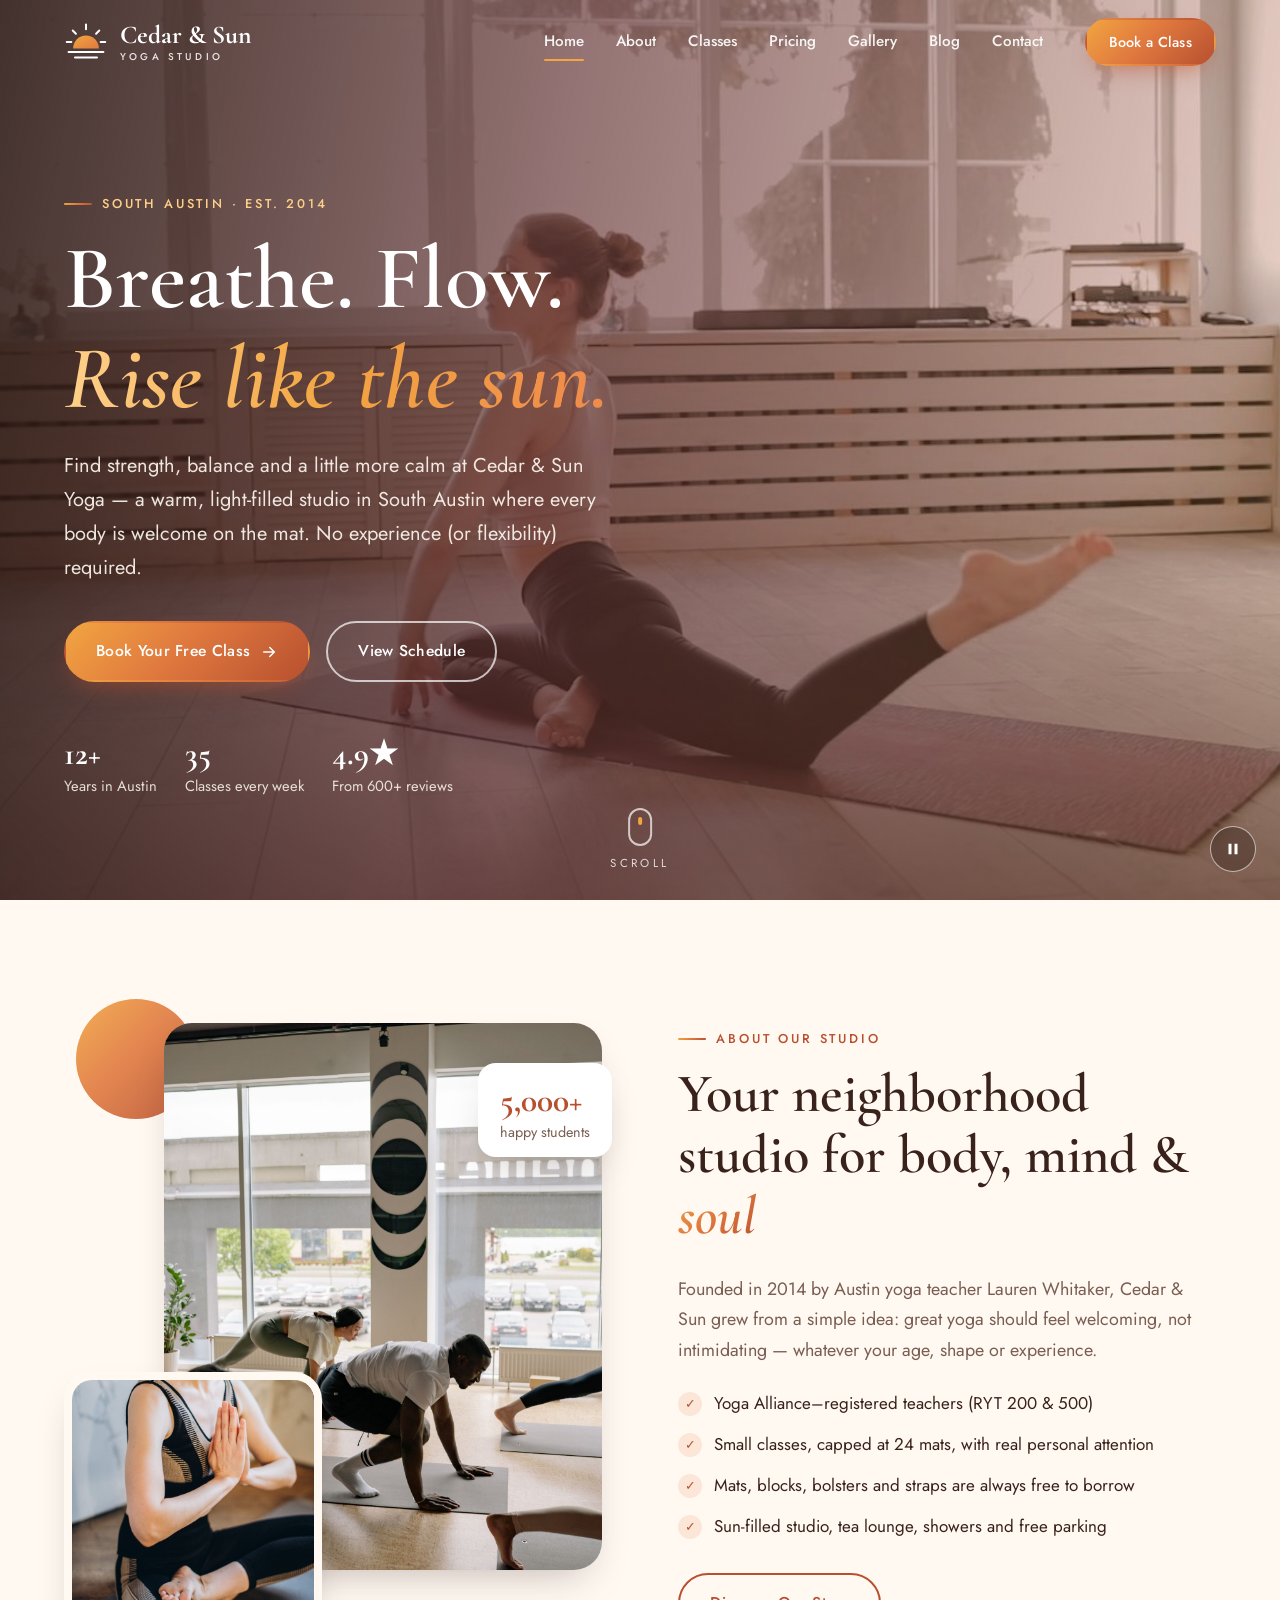
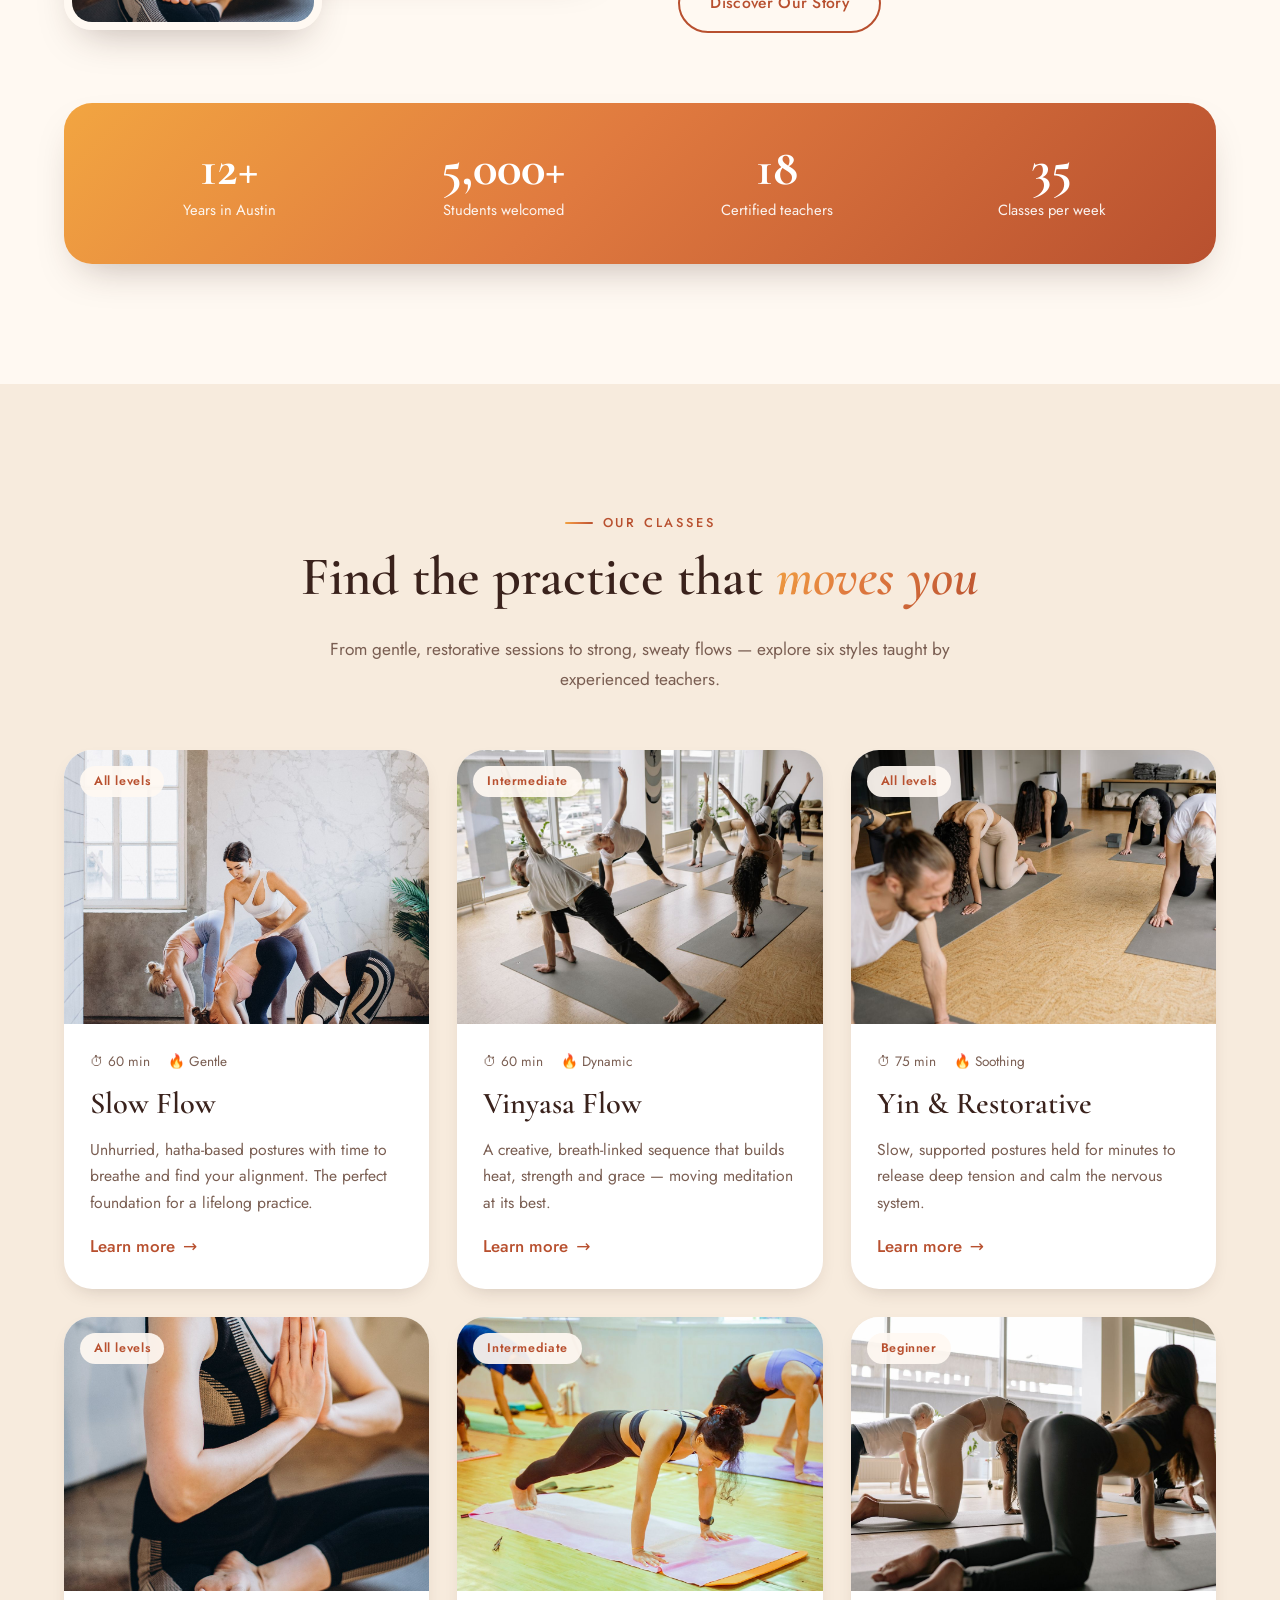
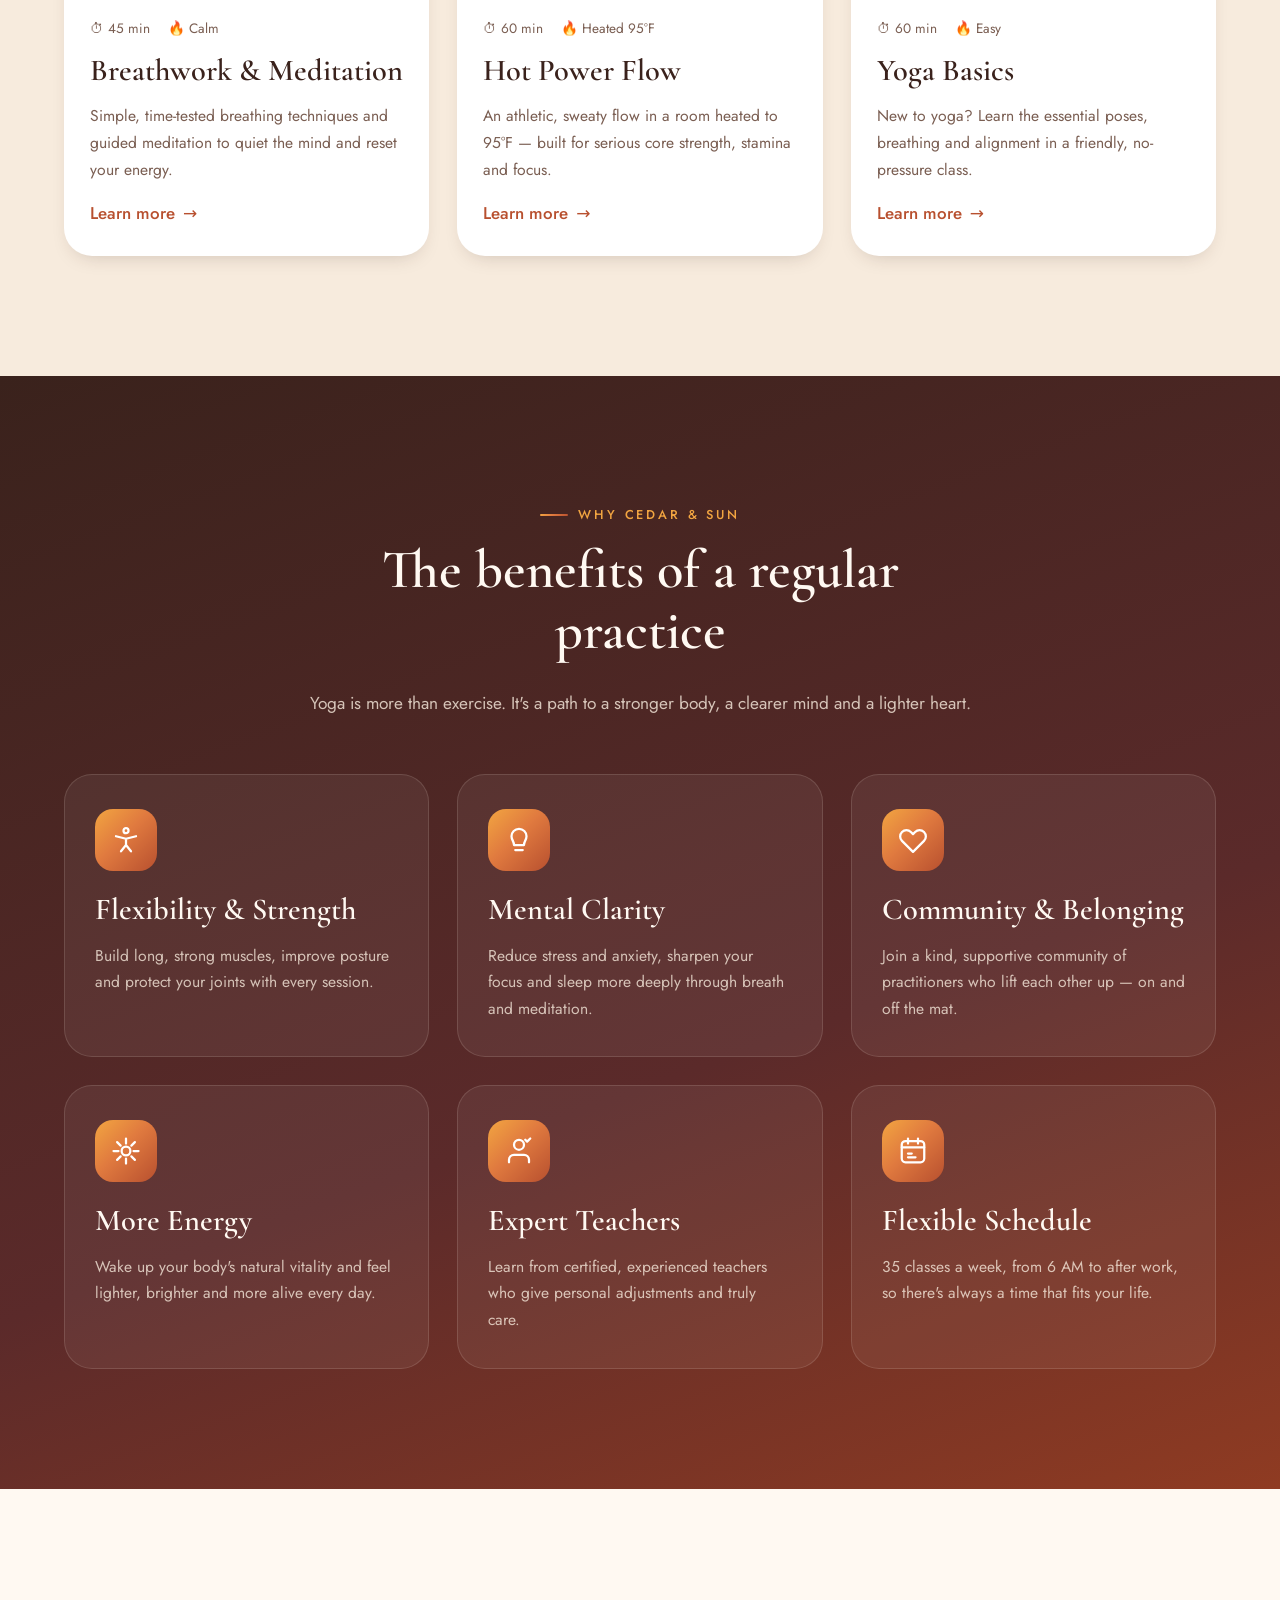
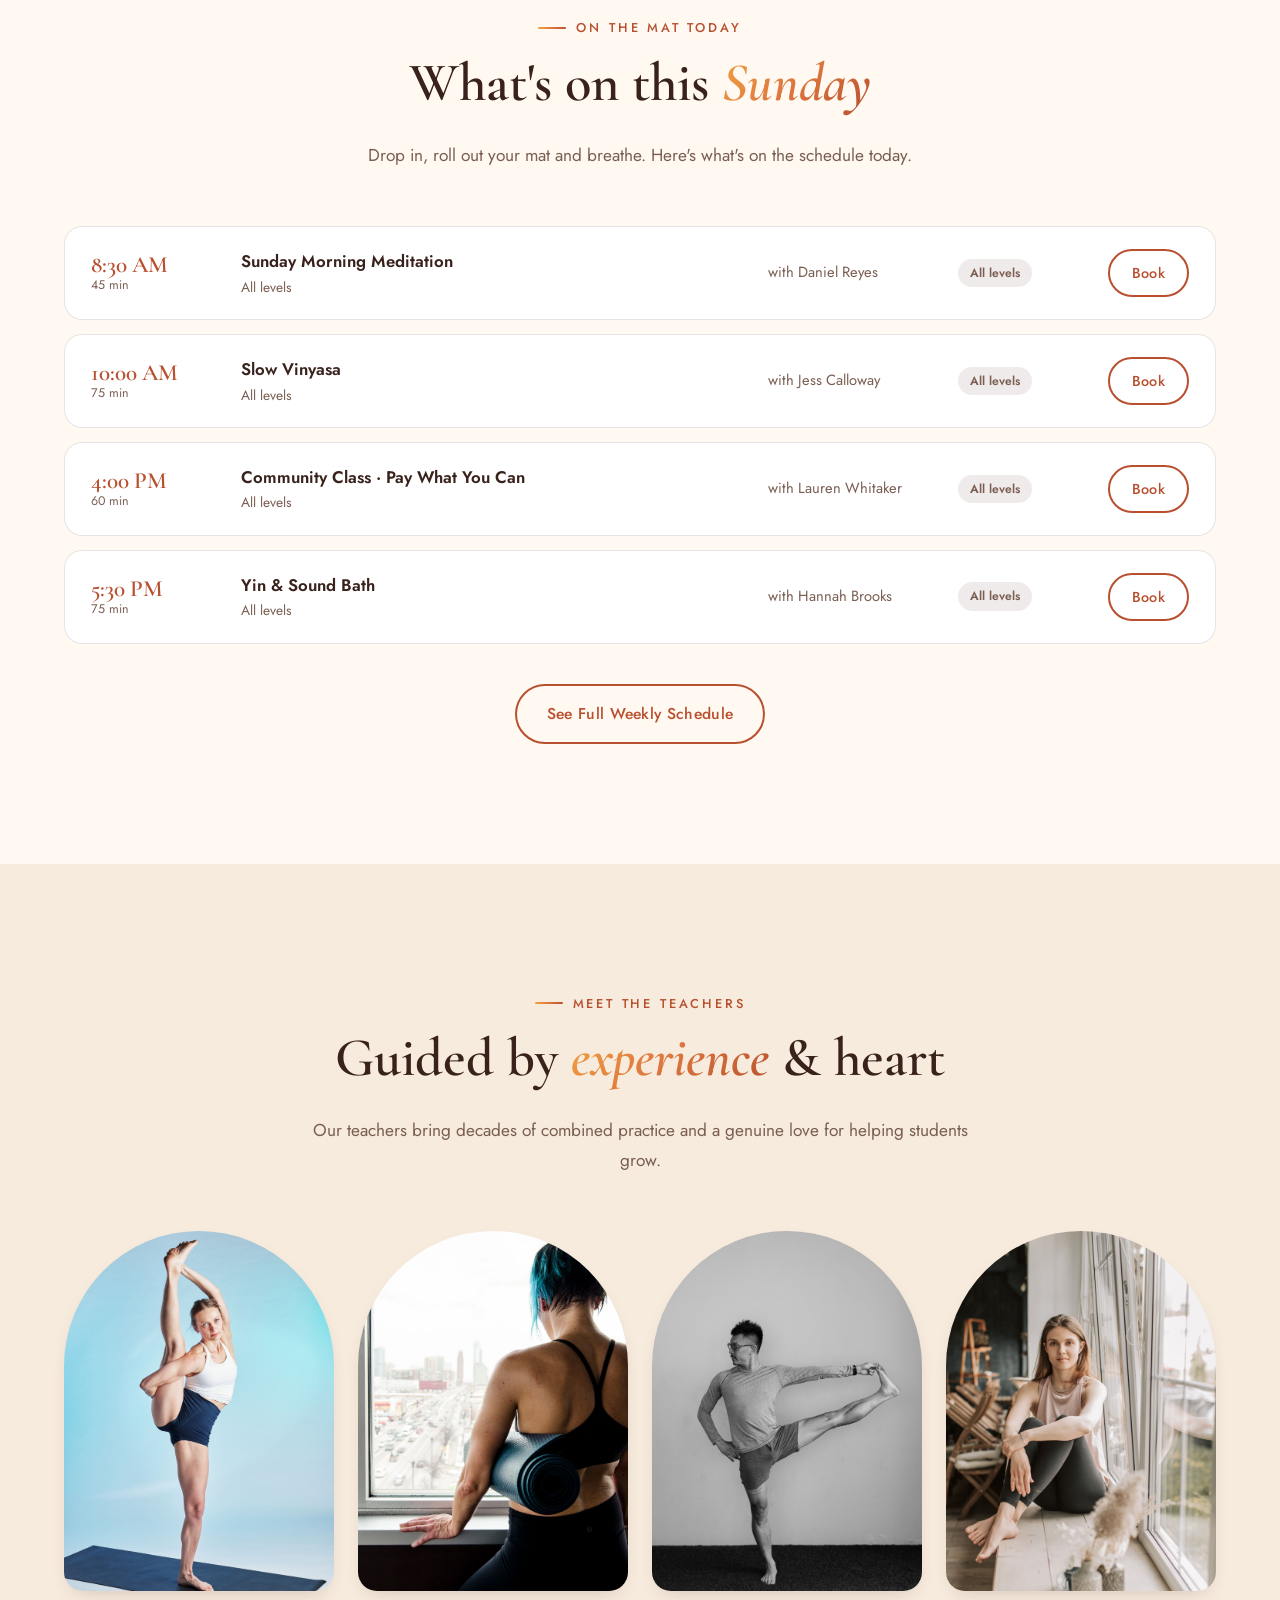
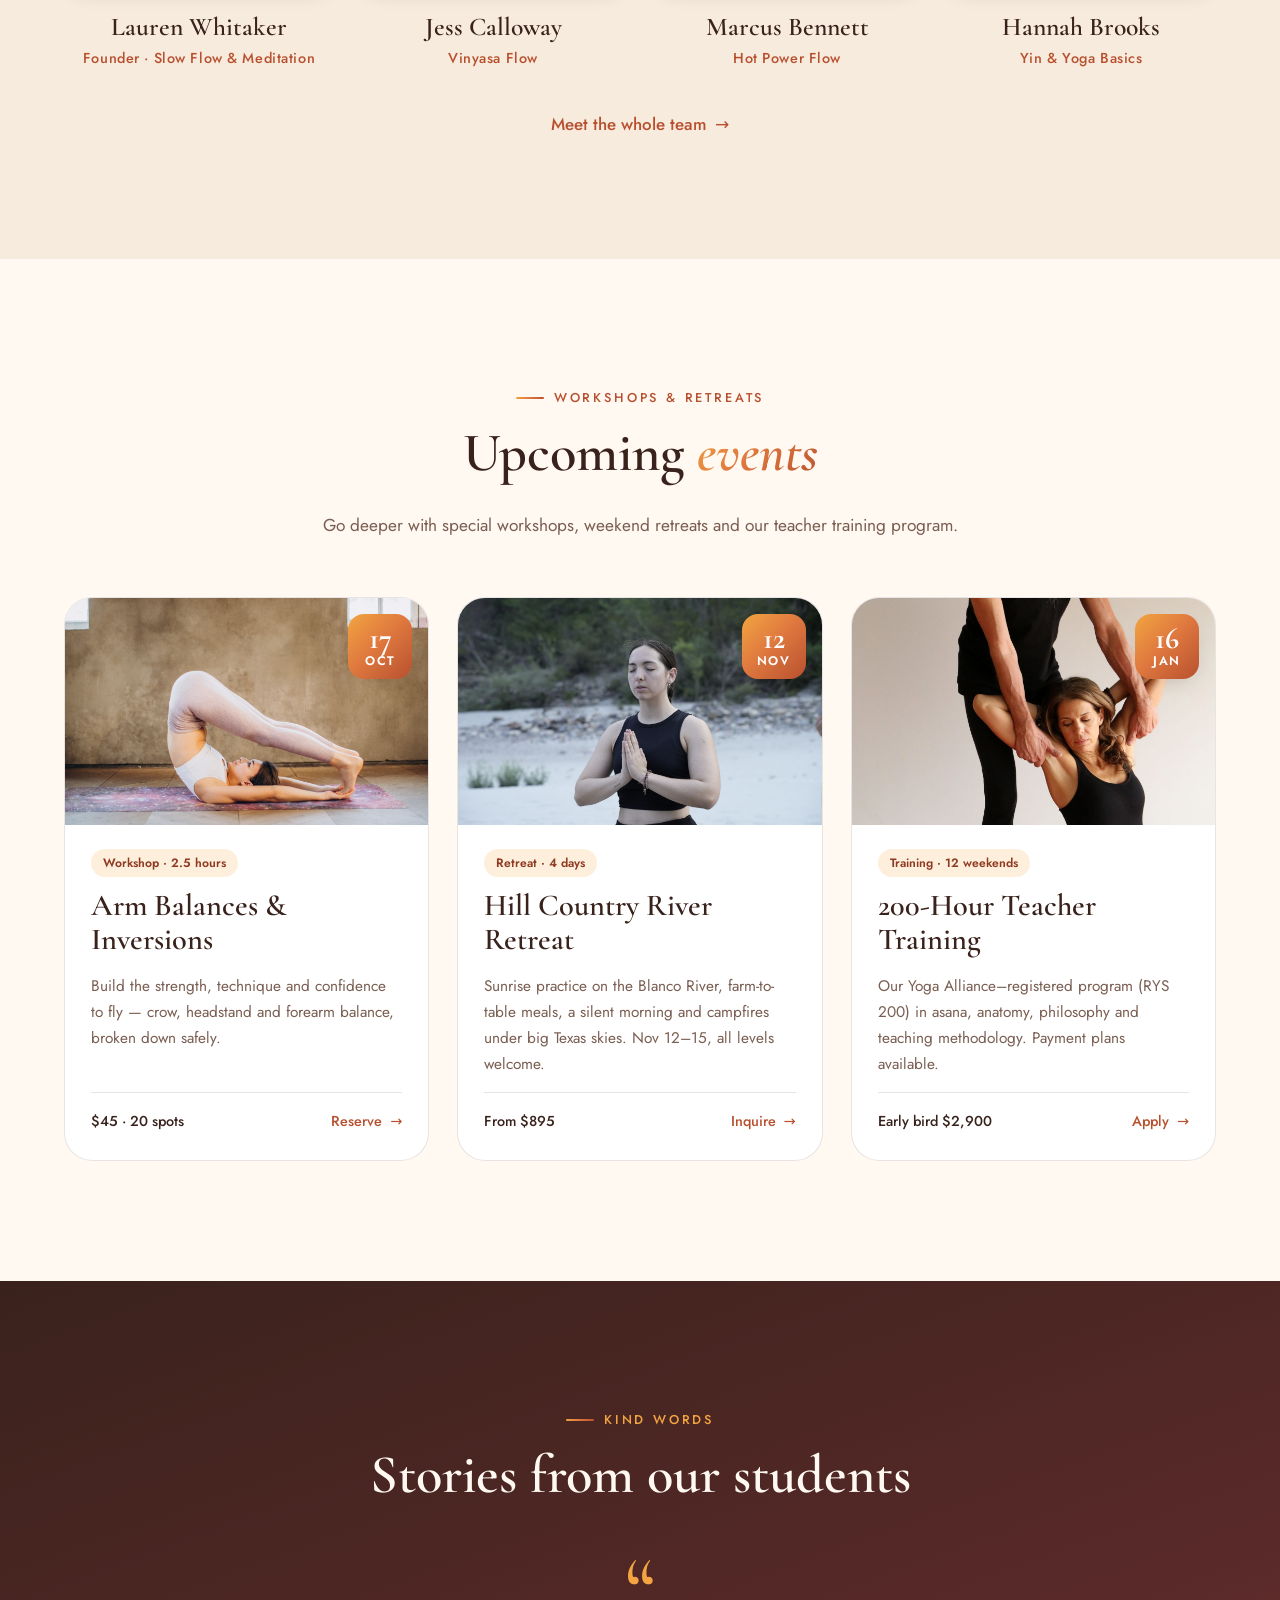
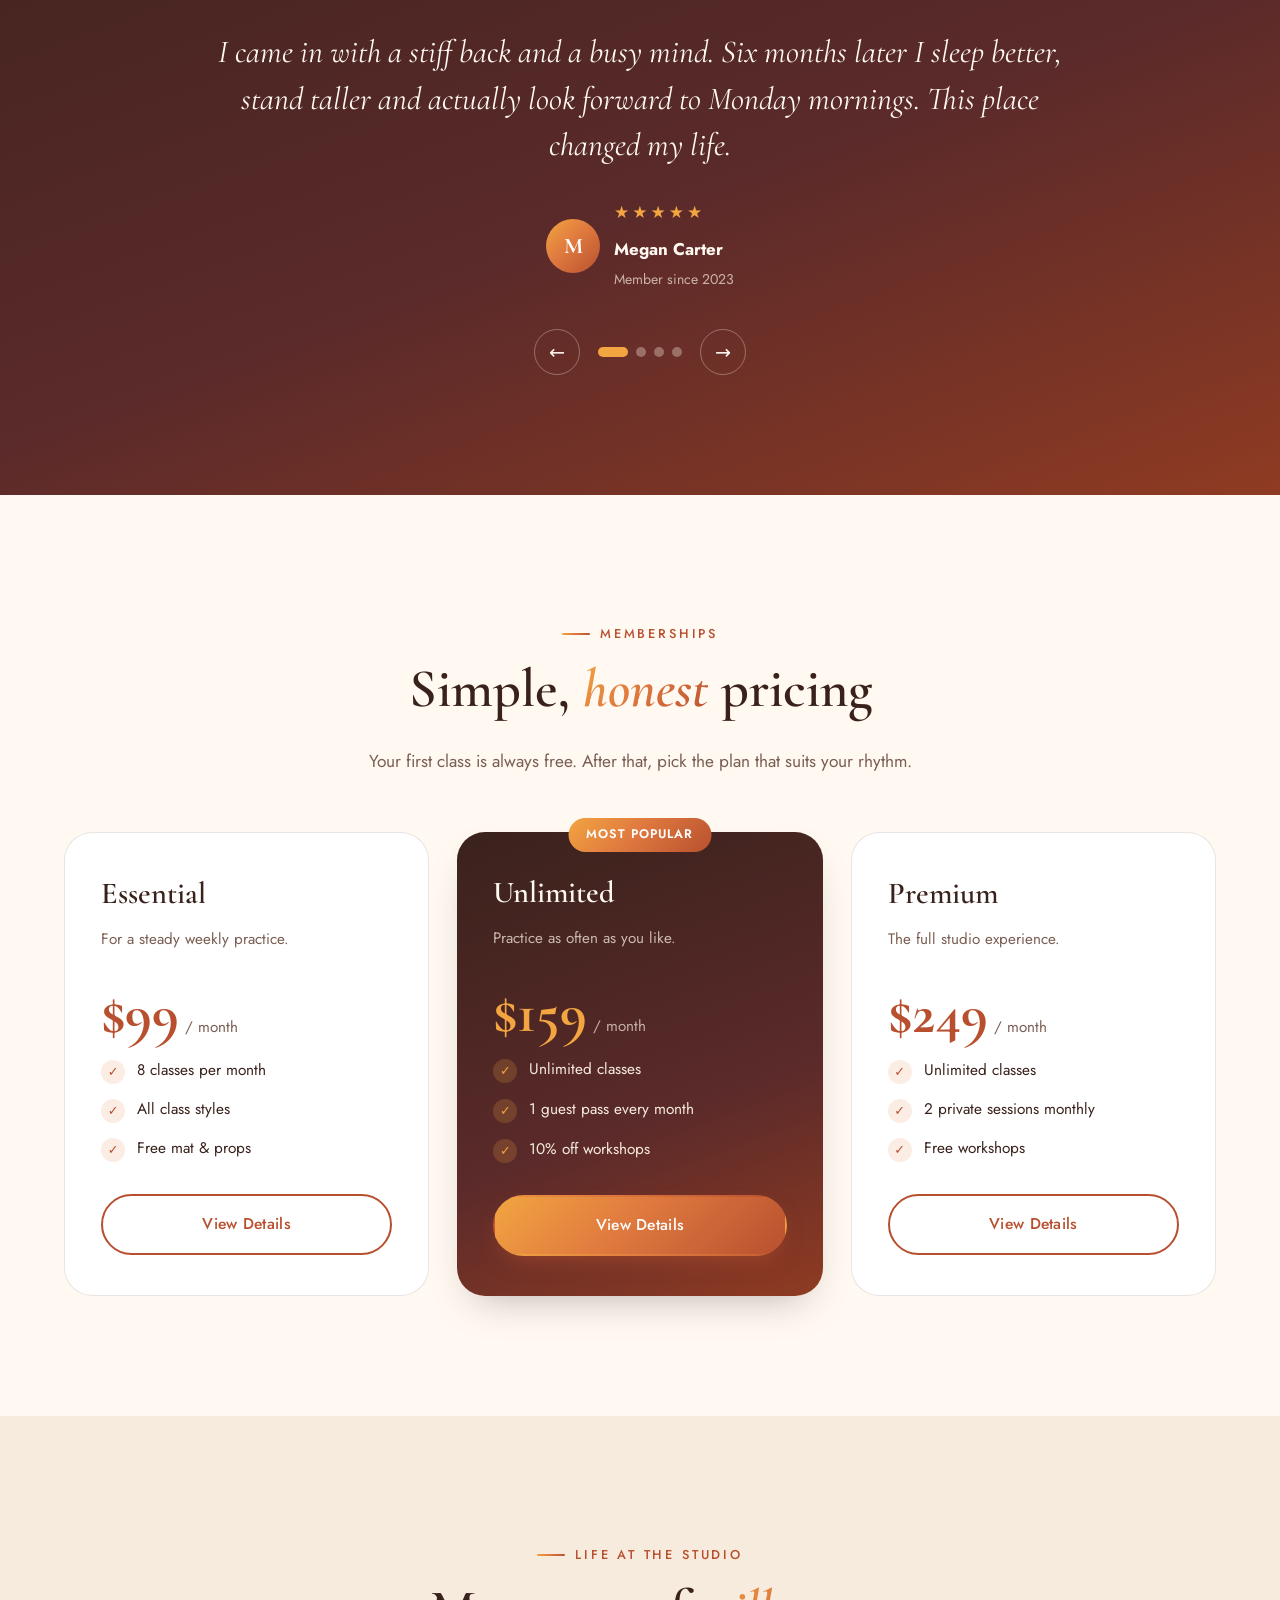
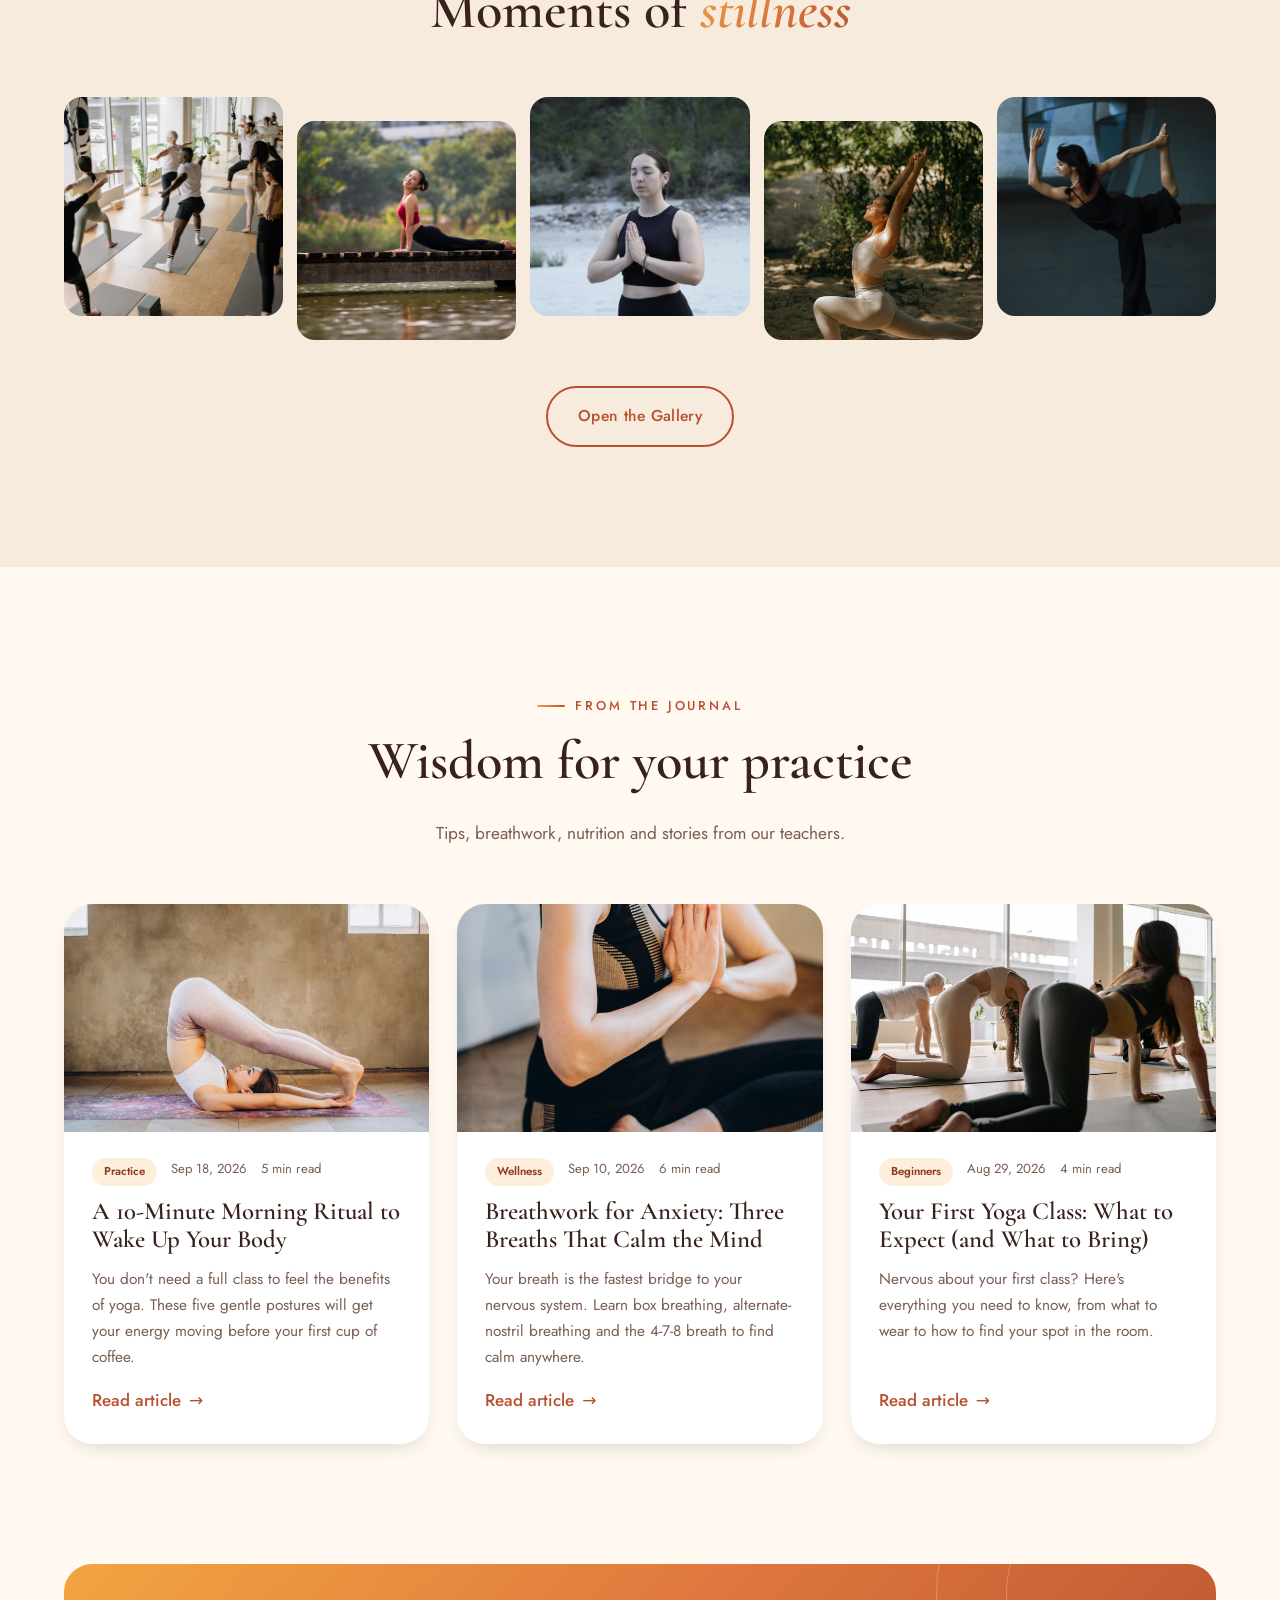
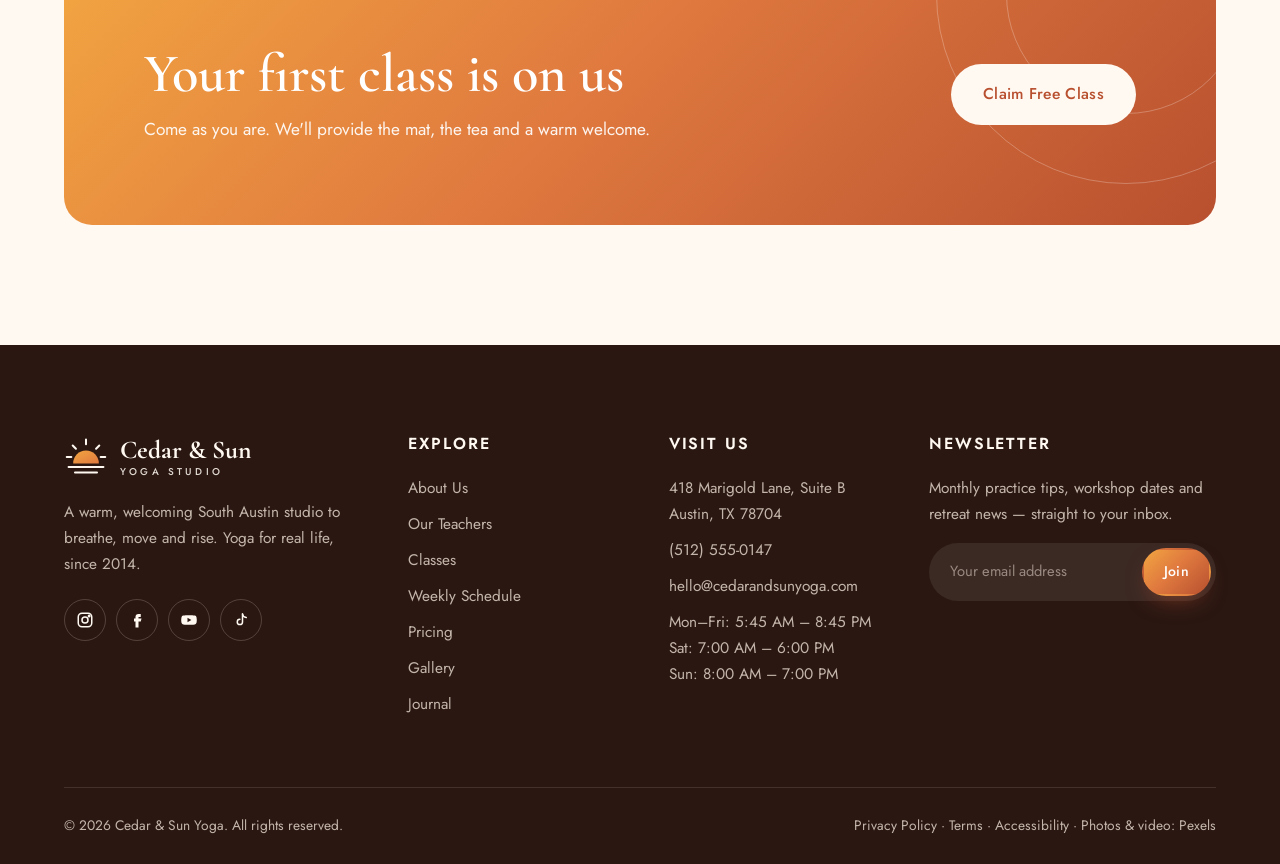
==== commit c30160ee: "Add files via upload" ====
--- a/index.html
+++ b/index.html
@@ -1,11 +1,12 @@
 <!DOCTYPE html>
-<html lang="en">
+<html lang="en-US">
 <head>
   <meta charset="UTF-8">
   <meta name="viewport" content="width=device-width, initial-scale=1">
   <meta name="theme-color" content="#B8502F">
-  <meta property="og:site_name" content="Surya Yoga Shala">
+  <meta property="og:site_name" content="Cedar &amp; Sun Yoga">
   <meta property="og:type" content="website">
+  <meta property="og:locale" content="en_US">
   <meta property="og:image" content="https://images.pexels.com/photos/8436622/pexels-photo-8436622.jpeg?auto=compress&amp;cs=tinysrgb&amp;w=1200">
   <meta name="twitter:card" content="summary_large_image">
   <link rel="preconnect" href="https://fonts.googleapis.com">
@@ -13,30 +14,30 @@
   <link href="https://fonts.googleapis.com/css2?family=Cormorant+Garamond:ital,wght@0,500;0,600;0,700;1,500;1,600&family=Jost:wght@300;400;500;600&display=swap" rel="stylesheet">
   <link rel="icon" href="data:image/svg+xml,%3Csvg xmlns='http://www.w3.org/2000/svg' viewBox='0 0 48 48'%3E%3Ccircle cx='24' cy='24' r='24' fill='%23B8502F'/%3E%3Cpath d='M12 30a12 12 0 0 1 24 0z' fill='%23F2A541'/%3E%3Cpath d='M10 34h28' stroke='%23FFF9F2' stroke-width='2.5' stroke-linecap='round'/%3E%3C/svg%3E">
   <link rel="stylesheet" href="css/style.css">
-  <title>Surya Yoga Shala | Yoga Classes, Meditation &amp; Retreats</title>
-  <meta name="description" content="Surya Yoga Shala offers Hatha, Vinyasa, Yin, Power yoga and meditation classes for all levels. Book your free first class today.">
+  <title>Cedar &amp; Sun Yoga | Yoga Classes in South Austin, TX</title>
+  <meta name="description" content="Cedar &amp; Sun Yoga is a South Austin studio offering Slow Flow, Vinyasa, Hot Power, Yin and breathwork classes for all levels. Your first class is free.">
   <script type="application/ld+json">
   {
     "@context": "https://schema.org",
     "@type": "ExerciseGym",
-    "name": "Surya Yoga Shala",
-    "description": "Hatha, Vinyasa, Yin, Power yoga and meditation classes for all levels.",
+    "name": "Cedar & Sun Yoga",
+    "description": "Slow Flow, Vinyasa, Hot Power, Yin and breathwork classes for all levels in South Austin, Texas.",
     "image": "https://images.pexels.com/photos/8436622/pexels-photo-8436622.jpeg?auto=compress&cs=tinysrgb&w=1200",
-    "telephone": "+91 98765 43210",
-    "email": "namaste@suryayogashala.com",
-    "priceRange": "₹₹",
+    "telephone": "+1-512-555-0147",
+    "email": "hello@cedarandsunyoga.com",
+    "priceRange": "$$",
     "address": {
       "@type": "PostalAddress",
-      "streetAddress": "21 Ganga Vihar, Tapovan",
-      "addressLocality": "Rishikesh",
-      "addressRegion": "Uttarakhand",
-      "postalCode": "249192",
-      "addressCountry": "IN"
+      "streetAddress": "418 Marigold Lane, Suite B",
+      "addressLocality": "Austin",
+      "addressRegion": "TX",
+      "postalCode": "78704",
+      "addressCountry": "US"
     },
     "openingHoursSpecification": [
-      { "@type": "OpeningHoursSpecification", "dayOfWeek": ["Monday","Tuesday","Wednesday","Thursday","Friday"], "opens": "06:00", "closes": "21:00" },
-      { "@type": "OpeningHoursSpecification", "dayOfWeek": "Saturday", "opens": "06:30", "closes": "19:00" },
-      { "@type": "OpeningHoursSpecification", "dayOfWeek": "Sunday", "opens": "07:00", "closes": "19:00" }
+      { "@type": "OpeningHoursSpecification", "dayOfWeek": ["Monday","Tuesday","Wednesday","Thursday","Friday"], "opens": "05:45", "closes": "20:45" },
+      { "@type": "OpeningHoursSpecification", "dayOfWeek": "Saturday", "opens": "07:00", "closes": "18:00" },
+      { "@type": "OpeningHoursSpecification", "dayOfWeek": "Sunday", "opens": "08:00", "closes": "19:00" }
     ]
   }
   </script>
@@ -44,7 +45,7 @@
 <body class="home">
   <header class="site-header">
     <div class="container nav-wrap">
-      <a href="index.html" class="logo" aria-label="Surya Yoga Shala home">
+      <a href="index.html" class="logo" aria-label="Cedar &amp; Sun Yoga home">
         <svg viewBox="0 0 48 48" fill="none" aria-hidden="true">
           <defs><linearGradient id="logoGradH" x1="0" y1="0" x2="1" y2="1"><stop offset="0" stop-color="#F2A541"/><stop offset="1" stop-color="#E07A3F"/></linearGradient></defs>
           <path d="M10 31a14 14 0 0 1 28 0z" fill="url(#logoGradH)"/>
@@ -53,7 +54,7 @@
             <path d="M5 35h38M12 41h24"/>
           </g>
         </svg>
-        <span>Surya<em>Yoga Shala</em></span>
+        <span>Cedar &amp; Sun<em>Yoga Studio</em></span>
       </a>
       <nav class="main-nav" aria-label="Main">
         <a href="index.html">Home</a>
@@ -83,9 +84,9 @@
 
       <div class="container">
         <div class="hero__content">
-          <span class="eyebrow reveal">Namaste &amp; welcome</span>
+          <span class="eyebrow reveal">South Austin · Est. 2014</span>
           <h1 class="reveal reveal-delay-1">Breathe. Flow.<br><span class="text-grad">Rise like the sun.</span></h1>
-          <p class="hero__lead reveal reveal-delay-2">Find strength, balance and inner peace at Surya Yoga Shala — a warm sanctuary where traditional yoga meets modern life. Every body is welcome on our mats.</p>
+          <p class="hero__lead reveal reveal-delay-2">Find strength, balance and a little more calm at Cedar &amp; Sun Yoga — a warm, light-filled studio in South Austin where every body is welcome on the mat. No experience (or flexibility) required.</p>
           <div class="hero__actions reveal reveal-delay-3">
             <a href="contact.html#booking" class="btn">Book Your Free Class
               <svg viewBox="0 0 24 24" fill="none" stroke="currentColor" stroke-width="2" stroke-linecap="round"><path d="M5 12h14M13 6l6 6-6 6"/></svg>
@@ -93,7 +94,7 @@
             <a href="classes.html#schedule" class="btn btn--ghost">View Schedule</a>
           </div>
           <div class="hero__badges reveal reveal-delay-3">
-            <div><strong>12+</strong>Years of teaching</div>
+            <div><strong>12+</strong>Years in Austin</div>
             <div><strong>35</strong>Classes every week</div>
             <div><strong>4.9★</strong>From 600+ reviews</div>
           </div>
@@ -112,27 +113,27 @@
         <div class="split">
           <div class="img-stack reveal">
             <div class="img-stack__sun"></div>
-            <img class="img-stack__main" src="assets/img/8436622.jpg" alt="Students practising yoga together in a bright studio" loading="lazy">
+            <img class="img-stack__main" src="assets/img/8436622.jpg" alt="Students practicing yoga together in a bright studio" loading="lazy">
             <img class="img-stack__small" src="assets/img/3822454.jpg" alt="Woman meditating in lotus pose" loading="lazy">
             <div class="img-stack__tag"><strong>5,000+</strong>happy students</div>
           </div>
           <div class="reveal reveal-delay-1">
-            <span class="eyebrow">About our shala</span>
-            <h2>A sanctuary for body, mind &amp; <span class="text-grad">soul</span></h2>
-            <p class="lead">Founded in 2012 by yoga teacher Ananya Sharma, Surya Yoga Shala was born from a simple wish: to share authentic, heart-centred yoga with everyone — whatever their age, shape or experience.</p>
+            <span class="eyebrow">About our studio</span>
+            <h2>Your neighborhood studio for body, mind &amp; <span class="text-grad">soul</span></h2>
+            <p class="lead">Founded in 2014 by Austin yoga teacher Lauren Whitaker, Cedar &amp; Sun grew from a simple idea: great yoga should feel welcoming, not intimidating — whatever your age, shape or experience.</p>
             <ul class="check-list">
-              <li>Certified teachers trained in Rishikesh &amp; Mysore</li>
-              <li>Small classes with personal attention and hands-on guidance</li>
-              <li>All props provided — mats, blocks, bolsters and straps</li>
-              <li>Sun-filled studio, herbal tea lounge and changing rooms</li>
+              <li>Yoga Alliance–registered teachers (RYT 200 &amp; 500)</li>
+              <li>Small classes, capped at 24 mats, with real personal attention</li>
+              <li>Mats, blocks, bolsters and straps are always free to borrow</li>
+              <li>Sun-filled studio, tea lounge, showers and free parking</li>
             </ul>
             <a href="about.html" class="btn btn--outline">Discover Our Story</a>
           </div>
         </div>
 
         <div class="stats reveal">
-          <div class="stat"><strong data-count="12" data-suffix="+">12+</strong><span>Years of practice</span></div>
-          <div class="stat"><strong data-count="5000" data-suffix="+">5,000+</strong><span>Students trained</span></div>
+          <div class="stat"><strong data-count="12" data-suffix="+">12+</strong><span>Years in Austin</span></div>
+          <div class="stat"><strong data-count="5000" data-suffix="+">5,000+</strong><span>Students welcomed</span></div>
           <div class="stat"><strong data-count="18">18</strong><span>Certified teachers</span></div>
           <div class="stat"><strong data-count="35">35</strong><span>Classes per week</span></div>
         </div>
@@ -149,12 +150,12 @@
         </div>
         <div class="grid-3">
           <article class="class-card reveal">
-            <div class="class-card__img"><img src="assets/img/3822668.jpg" alt="Hatha yoga class" loading="lazy"><span class="class-card__level">All levels</span></div>
+            <div class="class-card__img"><img src="assets/img/3822668.jpg" alt="Slow Flow yoga class" loading="lazy"><span class="class-card__level">All levels</span></div>
             <div class="class-card__body">
               <div class="class-card__meta"><span>⏱ 60 min</span><span>🔥 Gentle</span></div>
-              <h3>Hatha Flow</h3>
-              <p>Classic postures held with awareness, breath and alignment. The perfect foundation for a lifelong practice.</p>
-              <a href="classes.html#hatha" class="link-arrow">Learn more</a>
+              <h3>Slow Flow</h3>
+              <p>Unhurried, hatha-based postures with time to breathe and find your alignment. The perfect foundation for a lifelong practice.</p>
+              <a href="classes.html#slowflow" class="link-arrow">Learn more</a>
             </div>
           </article>
           <article class="class-card reveal reveal-delay-1">
@@ -176,30 +177,30 @@
             </div>
           </article>
           <article class="class-card reveal">
-            <div class="class-card__img"><img src="assets/img/3822454.jpg" alt="Meditation and pranayama" loading="lazy"><span class="class-card__level">All levels</span></div>
+            <div class="class-card__img"><img src="assets/img/3822454.jpg" alt="Breathwork and meditation" loading="lazy"><span class="class-card__level">All levels</span></div>
             <div class="class-card__body">
               <div class="class-card__meta"><span>⏱ 45 min</span><span>🔥 Calm</span></div>
-              <h3>Meditation &amp; Pranayama</h3>
-              <p>Ancient breathing techniques and guided meditation to quiet the mind and restore your energy.</p>
-              <a href="classes.html#meditation" class="link-arrow">Learn more</a>
+              <h3>Breathwork &amp; Meditation</h3>
+              <p>Simple, time-tested breathing techniques and guided meditation to quiet the mind and reset your energy.</p>
+              <a href="classes.html#breath" class="link-arrow">Learn more</a>
             </div>
           </article>
           <article class="class-card reveal reveal-delay-1">
-            <div class="class-card__img"><img src="assets/img/28821063.jpg" alt="Power yoga class in plank pose" loading="lazy"><span class="class-card__level">Advanced</span></div>
+            <div class="class-card__img"><img src="assets/img/28821063.jpg" alt="Hot Power Flow class in plank pose" loading="lazy"><span class="class-card__level">Intermediate</span></div>
             <div class="class-card__body">
-              <div class="class-card__meta"><span>⏱ 60 min</span><span>🔥 Intense</span></div>
-              <h3>Power Yoga</h3>
-              <p>An athletic, Ashtanga-inspired practice to build serious core strength, stamina and focus.</p>
+              <div class="class-card__meta"><span>⏱ 60 min</span><span>🔥 Heated 95°F</span></div>
+              <h3>Hot Power Flow</h3>
+              <p>An athletic, sweaty flow in a room heated to 95°F — built for serious core strength, stamina and focus.</p>
               <a href="classes.html#power" class="link-arrow">Learn more</a>
             </div>
           </article>
           <article class="class-card reveal reveal-delay-2">
-            <div class="class-card__img"><img src="assets/img/8436710.jpg" alt="Beginners yoga class" loading="lazy"><span class="class-card__level">Beginner</span></div>
+            <div class="class-card__img"><img src="assets/img/8436710.jpg" alt="Yoga Basics class" loading="lazy"><span class="class-card__level">Beginner</span></div>
             <div class="class-card__body">
               <div class="class-card__meta"><span>⏱ 60 min</span><span>🔥 Easy</span></div>
-              <h3>Beginners Foundations</h3>
+              <h3>Yoga Basics</h3>
               <p>New to yoga? Learn the essential poses, breathing and alignment in a friendly, no-pressure class.</p>
-              <a href="classes.html#beginners" class="link-arrow">Learn more</a>
+              <a href="classes.html#basics" class="link-arrow">Learn more</a>
             </div>
           </article>
         </div>
@@ -210,7 +211,7 @@
     <section class="section section--dark">
       <div class="container">
         <div class="section-head reveal">
-          <span class="eyebrow">Why Surya</span>
+          <span class="eyebrow">Why Cedar &amp; Sun</span>
           <h2>The benefits of a regular practice</h2>
           <p>Yoga is more than exercise. It's a path to a stronger body, a clearer mind and a lighter heart.</p>
         </div>
@@ -243,7 +244,7 @@
           <div class="feature reveal reveal-delay-2">
             <div class="feature__icon"><svg viewBox="0 0 24 24" fill="none" stroke="currentColor" stroke-width="1.8" stroke-linecap="round" stroke-linejoin="round"><rect x="3" y="4" width="18" height="17" rx="3"/><path d="M3 9h18M8 2v4M16 2v4M8 14h3M8 17h6"/></svg></div>
             <h3>Flexible Schedule</h3>
-            <p>35+ classes a week from sunrise to evening, so there's always a time that fits your life.</p>
+            <p>35 classes a week, from 6 AM to after work, so there's always a time that fits your life.</p>
           </div>
         </div>
       </div>
@@ -255,7 +256,7 @@
         <div class="section-head reveal">
           <span class="eyebrow">On the mat today</span>
           <h2>What's on this <span class="text-grad" id="todayLabel">week</span></h2>
-          <p>Drop in, roll out your mat and breathe. Here's what's on the timetable today.</p>
+          <p>Drop in, roll out your mat and breathe. Here's what's on the schedule today.</p>
         </div>
         <div class="schedule-list" id="todayClasses"></div>
         <div class="text-center mt-40">
@@ -274,24 +275,24 @@
         </div>
         <div class="grid-4">
           <div class="teacher reveal">
-            <div class="teacher__photo"><img src="assets/img/4083050.jpg" alt="Ananya Sharma, founder and lead teacher" loading="lazy"></div>
-            <h3>Ananya Sharma</h3>
-            <div class="teacher__role">Founder · Hatha &amp; Meditation</div>
+            <div class="teacher__photo"><img src="assets/img/4083050.jpg" alt="Lauren Whitaker, founder and lead teacher" loading="lazy"></div>
+            <h3>Lauren Whitaker</h3>
+            <div class="teacher__role">Founder · Slow Flow &amp; Meditation</div>
           </div>
           <div class="teacher reveal reveal-delay-1">
-            <div class="teacher__photo"><img src="assets/img/10992807.jpg" alt="Meera Iyer, vinyasa teacher" loading="lazy"></div>
-            <h3>Meera Iyer</h3>
+            <div class="teacher__photo"><img src="assets/img/10992807.jpg" alt="Jess Calloway, vinyasa teacher" loading="lazy"></div>
+            <h3>Jess Calloway</h3>
             <div class="teacher__role">Vinyasa Flow</div>
           </div>
           <div class="teacher reveal reveal-delay-2">
-            <div class="teacher__photo"><img src="assets/img/33379879.jpg" alt="Arjun Rao, power yoga teacher" loading="lazy"></div>
-            <h3>Arjun Rao</h3>
-            <div class="teacher__role">Power &amp; Ashtanga</div>
+            <div class="teacher__photo"><img src="assets/img/33379879.jpg" alt="Marcus Bennett, Hot Power Flow teacher" loading="lazy"></div>
+            <h3>Marcus Bennett</h3>
+            <div class="teacher__role">Hot Power Flow</div>
           </div>
           <div class="teacher reveal reveal-delay-3">
-            <div class="teacher__photo"><img src="assets/img/4534878.jpg" alt="Kavya Nair, yin and beginners teacher" loading="lazy"></div>
-            <h3>Kavya Nair</h3>
-            <div class="teacher__role">Yin &amp; Beginners</div>
+            <div class="teacher__photo"><img src="assets/img/4534878.jpg" alt="Hannah Brooks, yin and basics teacher" loading="lazy"></div>
+            <h3>Hannah Brooks</h3>
+            <div class="teacher__role">Yin &amp; Yoga Basics</div>
           </div>
         </div>
         <div class="text-center mt-40">
@@ -306,43 +307,43 @@
         <div class="section-head reveal">
           <span class="eyebrow">Workshops &amp; retreats</span>
           <h2>Upcoming <span class="text-grad">events</span></h2>
-          <p>Go deeper with special workshops, immersive retreats and our teacher training programme.</p>
+          <p>Go deeper with special workshops, weekend retreats and our teacher training program.</p>
         </div>
         <div class="grid-3">
           <article class="event-card reveal">
             <div class="event-card__img">
-              <img src="assets/img/37182830.jpg" alt="Teacher guiding a student into an inversion" loading="lazy">
-              <div class="event-card__date"><strong>18</strong>Oct</div>
+              <img src="assets/img/3822534.jpg" alt="Student practicing a supported inversion" loading="lazy">
+              <div class="event-card__date"><strong>17</strong>Oct</div>
             </div>
             <div class="event-card__body">
-              <span class="pill">Workshop · 3 hours</span>
+              <span class="pill">Workshop · 2.5 hours</span>
               <h3>Arm Balances &amp; Inversions</h3>
               <p>Build the strength, technique and confidence to fly — crow, headstand and forearm balance, broken down safely.</p>
-              <div class="event-card__foot"><span>₹1,800 · 20 spots</span><a href="contact.html?class=power#booking" class="link-arrow">Reserve</a></div>
+              <div class="event-card__foot"><span>$45 · 20 spots</span><a href="contact.html?class=power#booking" class="link-arrow">Reserve</a></div>
             </div>
           </article>
           <article class="event-card reveal reveal-delay-1">
             <div class="event-card__img">
-              <img src="assets/img/31196606.jpg" alt="Outdoor retreat yoga session" loading="lazy">
-              <div class="event-card__date"><strong>14</strong>Nov</div>
+              <img src="assets/img/31196606.jpg" alt="Riverside practice at our Hill Country retreat" loading="lazy">
+              <div class="event-card__date"><strong>12</strong>Nov</div>
             </div>
             <div class="event-card__body">
-              <span class="pill">Retreat · 7 days</span>
-              <h3>Himalayan Yoga Retreat</h3>
-              <p>Sunrise practice by the Ganga, silent mornings, sattvic meals and evening aarti. Nov 14–21, all levels welcome.</p>
-              <div class="event-card__foot"><span>From ₹38,000</span><a href="contact.html#booking" class="link-arrow">Enquire</a></div>
+              <span class="pill">Retreat · 4 days</span>
+              <h3>Hill Country River Retreat</h3>
+              <p>Sunrise practice on the Blanco River, farm-to-table meals, a silent morning and campfires under big Texas skies. Nov 12–15, all levels welcome.</p>
+              <div class="event-card__foot"><span>From $895</span><a href="contact.html#booking" class="link-arrow">Inquire</a></div>
             </div>
           </article>
           <article class="event-card reveal reveal-delay-2">
             <div class="event-card__img">
-              <img src="assets/img/34513840.jpg" alt="Yoga teacher training graduation" loading="lazy">
-              <div class="event-card__date"><strong>11</strong>Jan</div>
+              <img src="assets/img/37182830.jpg" alt="Teacher trainee learning hands-on assists" loading="lazy">
+              <div class="event-card__date"><strong>16</strong>Jan</div>
             </div>
             <div class="event-card__body">
-              <span class="pill">Training · 4 weeks</span>
+              <span class="pill">Training · 12 weekends</span>
               <h3>200-Hour Teacher Training</h3>
-              <p>Our Yoga Alliance–registered programme in asana, anatomy, philosophy and teaching methodology.</p>
-              <div class="event-card__foot"><span>Early bird ₹1,15,000</span><a href="contact.html#booking" class="link-arrow">Apply</a></div>
+              <p>Our Yoga Alliance–registered program (RYS 200) in asana, anatomy, philosophy and teaching methodology. Payment plans available.</p>
+              <div class="event-card__foot"><span>Early bird $2,900</span><a href="contact.html#booking" class="link-arrow">Apply</a></div>
             </div>
           </article>
         </div>
@@ -361,22 +362,22 @@
             <div class="testimonial">
               <span class="testimonial__quote-mark">“</span>
               <blockquote>I came in with a stiff back and a busy mind. Six months later I sleep better, stand taller and actually look forward to Monday mornings. This place changed my life.</blockquote>
-              <div class="testimonial__person"><div class="testimonial__avatar">P</div><div><div class="stars">★★★★★</div><strong>Priya Menon</strong><span>Member since 2023</span></div></div>
+              <div class="testimonial__person"><div class="testimonial__avatar">M</div><div><div class="stars">★★★★★</div><strong>Megan Carter</strong><span>Member since 2023</span></div></div>
             </div>
             <div class="testimonial">
               <span class="testimonial__quote-mark">“</span>
               <blockquote>The teachers remember your name, your injuries and your progress. It feels less like a studio and more like a second home. The Friday candlelight flow is magical.</blockquote>
-              <div class="testimonial__person"><div class="testimonial__avatar">R</div><div><div class="stars">★★★★★</div><strong>Rahul Verma</strong><span>Vinyasa regular</span></div></div>
+              <div class="testimonial__person"><div class="testimonial__avatar">C</div><div><div class="stars">★★★★★</div><strong>Chris Delgado</strong><span>Vinyasa regular</span></div></div>
             </div>
             <div class="testimonial">
               <span class="testimonial__quote-mark">“</span>
-              <blockquote>As a complete beginner in my fifties, I was nervous. Kavya's Foundations class made me feel safe and capable from day one. I've never felt more flexible or calm.</blockquote>
-              <div class="testimonial__person"><div class="testimonial__avatar">S</div><div><div class="stars">★★★★★</div><strong>Sunita Kapoor</strong><span>Beginners Foundations</span></div></div>
+              <blockquote>As a complete beginner in my fifties, I was nervous. Hannah's Yoga Basics class made me feel safe and capable from day one. I've never felt more flexible or calm.</blockquote>
+              <div class="testimonial__person"><div class="testimonial__avatar">L</div><div><div class="stars">★★★★★</div><strong>Linda Morrison</strong><span>Yoga Basics regular</span></div></div>
             </div>
             <div class="testimonial">
               <span class="testimonial__quote-mark">“</span>
-              <blockquote>Arjun's Power Yoga is the hardest, most rewarding hour of my week. I'm a runner and my strength and recovery have improved massively.</blockquote>
-              <div class="testimonial__person"><div class="testimonial__avatar">D</div><div><div class="stars">★★★★★</div><strong>Daniel Brooks</strong><span>Power Yoga member</span></div></div>
+              <blockquote>Marcus's Hot Power Flow is the hardest, most rewarding hour of my week. I run the Lady Bird Lake trail most mornings, and my strength and recovery have never been better.</blockquote>
+              <div class="testimonial__person"><div class="testimonial__avatar">J</div><div><div class="stars">★★★★★</div><strong>Jordan Ellis</strong><span>Hot Power Flow member</span></div></div>
             </div>
           </div>
           <div class="slider-nav">
@@ -400,22 +401,22 @@
           <div class="price-card reveal">
             <h3>Essential</h3>
             <p class="price-card__desc">For a steady weekly practice.</p>
-            <div class="price"><span class="price__amount">₹2,999</span><span class="price__per">/ month</span></div>
+            <div class="price"><span class="price__amount">$99</span><span class="price__per">/ month</span></div>
             <ul class="check-list"><li>8 classes per month</li><li>All class styles</li><li>Free mat &amp; props</li></ul>
             <a href="pricing.html" class="btn btn--outline btn--block">View Details</a>
           </div>
           <div class="price-card price-card--featured reveal reveal-delay-1">
             <span class="price-card__badge">Most popular</span>
             <h3>Unlimited</h3>
-            <p class="price-card__desc">Practise as often as you like.</p>
-            <div class="price"><span class="price__amount">₹4,499</span><span class="price__per">/ month</span></div>
+            <p class="price-card__desc">Practice as often as you like.</p>
+            <div class="price"><span class="price__amount">$159</span><span class="price__per">/ month</span></div>
             <ul class="check-list"><li>Unlimited classes</li><li>1 guest pass every month</li><li>10% off workshops</li></ul>
             <a href="pricing.html" class="btn btn--block">View Details</a>
           </div>
           <div class="price-card reveal reveal-delay-2">
             <h3>Premium</h3>
-            <p class="price-card__desc">The complete yogic lifestyle.</p>
-            <div class="price"><span class="price__amount">₹7,999</span><span class="price__per">/ month</span></div>
+            <p class="price-card__desc">The full studio experience.</p>
+            <div class="price"><span class="price__amount">$249</span><span class="price__per">/ month</span></div>
             <ul class="check-list"><li>Unlimited classes</li><li>2 private sessions monthly</li><li>Free workshops</li></ul>
             <a href="pricing.html" class="btn btn--outline btn--block">View Details</a>
           </div>
@@ -427,13 +428,13 @@
     <section class="section section--sand">
       <div class="container">
         <div class="section-head reveal">
-          <span class="eyebrow">Life at the shala</span>
+          <span class="eyebrow">Life at the studio</span>
           <h2>Moments of <span class="text-grad">stillness</span></h2>
         </div>
         <div class="gallery-strip reveal">
           <a href="gallery.html"><img src="assets/img/8436627.jpg" alt="Group yoga class" loading="lazy"></a>
-          <a href="gallery.html"><img src="assets/img/13849165.jpg" alt="Yoga on a bridge" loading="lazy"></a>
-          <a href="gallery.html"><img src="assets/img/31196606.jpg" alt="Beach yoga retreat" loading="lazy"></a>
+          <a href="gallery.html"><img src="assets/img/13849165.jpg" alt="Yoga on the dock" loading="lazy"></a>
+          <a href="gallery.html"><img src="assets/img/31196606.jpg" alt="Riverside retreat practice" loading="lazy"></a>
           <a href="gallery.html"><img src="assets/img/8534435.jpg" alt="Yoga in the forest" loading="lazy"></a>
           <a href="gallery.html"><img src="assets/img/12651641.jpg" alt="Woman balancing in tree pose" loading="lazy"></a>
         </div>
@@ -473,7 +474,7 @@
     <div class="container">
       <div class="footer-grid">
         <div>
-          <a href="index.html" class="logo" aria-label="Surya Yoga Shala home">
+          <a href="index.html" class="logo" aria-label="Cedar &amp; Sun Yoga home">
             <svg viewBox="0 0 48 48" fill="none" aria-hidden="true">
               <defs><linearGradient id="logoGradF" x1="0" y1="0" x2="1" y2="1"><stop offset="0" stop-color="#F2A541"/><stop offset="1" stop-color="#E07A3F"/></linearGradient></defs>
               <path d="M10 31a14 14 0 0 1 28 0z" fill="url(#logoGradF)"/>
@@ -482,14 +483,14 @@
                 <path d="M5 35h38M12 41h24"/>
               </g>
             </svg>
-            <span>Surya<em>Yoga Shala</em></span>
+            <span>Cedar &amp; Sun<em>Yoga Studio</em></span>
           </a>
-          <p>A warm, welcoming space to breathe, move and rise. Traditional yoga for modern lives, since 2012.</p>
+          <p>A warm, welcoming South Austin studio to breathe, move and rise. Yoga for real life, since 2014.</p>
           <div class="socials">
             <a href="#" aria-label="Instagram"><svg viewBox="0 0 24 24" fill="none" stroke="currentColor" stroke-width="2"><rect x="3" y="3" width="18" height="18" rx="5"/><circle cx="12" cy="12" r="4"/><circle cx="17.5" cy="6.5" r="1" fill="currentColor"/></svg></a>
             <a href="#" aria-label="Facebook"><svg viewBox="0 0 24 24" fill="currentColor"><path d="M14 8h3V4h-3a4 4 0 0 0-4 4v2H8v4h2v8h4v-8h3l1-4h-4V8z"/></svg></a>
             <a href="#" aria-label="YouTube"><svg viewBox="0 0 24 24" fill="currentColor"><path d="M22 8.2a3 3 0 0 0-2.1-2.1C18 5.6 12 5.6 12 5.6s-6 0-7.9.5A3 3 0 0 0 2 8.2 31 31 0 0 0 1.6 12 31 31 0 0 0 2 15.8a3 3 0 0 0 2.1 2.1c1.9.5 7.9.5 7.9.5s6 0 7.9-.5a3 3 0 0 0 2.1-2.1 31 31 0 0 0 .4-3.8 31 31 0 0 0-.4-3.8zM10 15V9l5.2 3z"/></svg></a>
-            <a href="#" aria-label="WhatsApp"><svg viewBox="0 0 24 24" fill="none" stroke="currentColor" stroke-width="2" stroke-linecap="round" stroke-linejoin="round"><path d="M3 21l1.7-5A8.5 8.5 0 1 1 8 19.3z"/><path d="M9 9.5c0 3 2.5 5.5 5.5 5.5l1-1.5-2-1-1 .8a4 4 0 0 1-1.8-1.8l.8-1-1-2z"/></svg></a>
+            <a href="#" aria-label="TikTok"><svg viewBox="0 0 24 24" fill="none" stroke="currentColor" stroke-width="2" stroke-linecap="round" stroke-linejoin="round"><path d="M14 4v10.5a3.5 3.5 0 1 1-3.5-3.5"/><path d="M14 4c.4 2.6 2.2 4.4 5 4.8"/></svg></a>
           </div>
         </div>
         <div>
@@ -507,10 +508,10 @@
         <div>
           <h4>Visit Us</h4>
           <ul class="footer-links">
-            <li>21 Ganga Vihar, Tapovan<br>Rishikesh, Uttarakhand 249192</li>
-            <li><a href="tel:+919876543210">+91 98765 43210</a></li>
-            <li><a href="mailto:namaste@suryayogashala.com">namaste@suryayogashala.com</a></li>
-            <li>Mon–Sat: 6:00 AM – 9:00 PM<br>Sun: 7:00 AM – 7:00 PM</li>
+            <li>418 Marigold Lane, Suite B<br>Austin, TX 78704</li>
+            <li><a href="tel:+15125550147">(512) 555-0147</a></li>
+            <li><a href="mailto:hello@cedarandsunyoga.com">hello@cedarandsunyoga.com</a></li>
+            <li>Mon–Fri: 5:45 AM – 8:45 PM<br>Sat: 7:00 AM – 6:00 PM<br>Sun: 8:00 AM – 7:00 PM</li>
           </ul>
         </div>
         <div>
@@ -525,8 +526,8 @@
         </div>
       </div>
       <div class="footer-bottom">
-        <span>© <span class="year">2026</span> Surya Yoga Shala. All rights reserved.</span>
-        <span><a href="#">Privacy Policy</a> · <a href="#">Terms</a> · Photos &amp; video: <a href="https://www.pexels.com" target="_blank" rel="noopener">Pexels</a></span>
+        <span>© <span class="year">2026</span> Cedar &amp; Sun Yoga. All rights reserved.</span>
+        <span><a href="#">Privacy Policy</a> · <a href="#">Terms</a> · <a href="#">Accessibility</a> · Photos &amp; video: <a href="https://www.pexels.com" target="_blank" rel="noopener">Pexels</a></span>
       </div>
     </div>
   </footer>
--- a/css/style.css
+++ b/css/style.css
@@ -1,5 +1,5 @@
 /* ==========================================================
-   Surya Yoga Shala — Warm Sunset Theme
+   Cedar & Sun Yoga — Warm Sunset Theme
    ========================================================== */
 
 :root {
@@ -1157,12 +1157,12 @@
 /* ---------- 404 ---------- */
 .not-found { min-height: 100vh; min-height: 100svh; align-items: center; }
 
-/* ---------- Form feedback & WhatsApp ---------- */
+/* ---------- Form feedback & text-us button ---------- */
 .form-error { color: #C0392B; font-size: 0.9rem; margin: 12px 0 0; min-height: 1.2em; text-align: center; }
 .success-actions { display: flex; flex-wrap: wrap; justify-content: center; gap: 12px; }
 .btn[disabled] { opacity: 0.7; cursor: wait; transform: none; }
 
-.wa-float {
+.text-float {
   position: fixed;
   left: 22px;
   bottom: 22px;
@@ -1172,13 +1172,14 @@
   border-radius: 50%;
   display: grid;
   place-items: center;
-  background: #25D366;
-  color: var(--white);
-  box-shadow: 0 12px 26px -10px rgba(37, 211, 102, 0.7);
-  transition: transform 0.25s ease;
-}
-.wa-float:hover { transform: scale(1.08); }
-.wa-float svg { width: 28px; height: 28px; }
+  background: var(--ink);
+  color: var(--cream);
+  box-shadow: 0 12px 26px -10px rgba(58, 34, 28, 0.7);
+  transition: transform 0.25s ease, opacity 0.3s ease, visibility 0.3s ease;
+}
+.text-float.is-hidden { opacity: 0; visibility: hidden; transform: translateY(12px); }
+.text-float:hover { transform: scale(1.08); }
+.text-float svg { width: 28px; height: 28px; }
 
 /* ---------- Timeline (About) ---------- */
 .timeline { position: relative; max-width: 900px; margin: 0 auto; }
@@ -1291,7 +1292,7 @@
 }
 .back-to-top.show { opacity: 1; visibility: visible; transform: none; }
 body:has(.hero) .back-to-top { bottom: 90px; }
-body.has-wa .back-to-top { bottom: 90px; }
+body.has-text .back-to-top { bottom: 90px; }
 
 /* ---------- Reveal animation ---------- */
 /* Content stays readable at rest; scrolling in only adds a gentle lift. */
